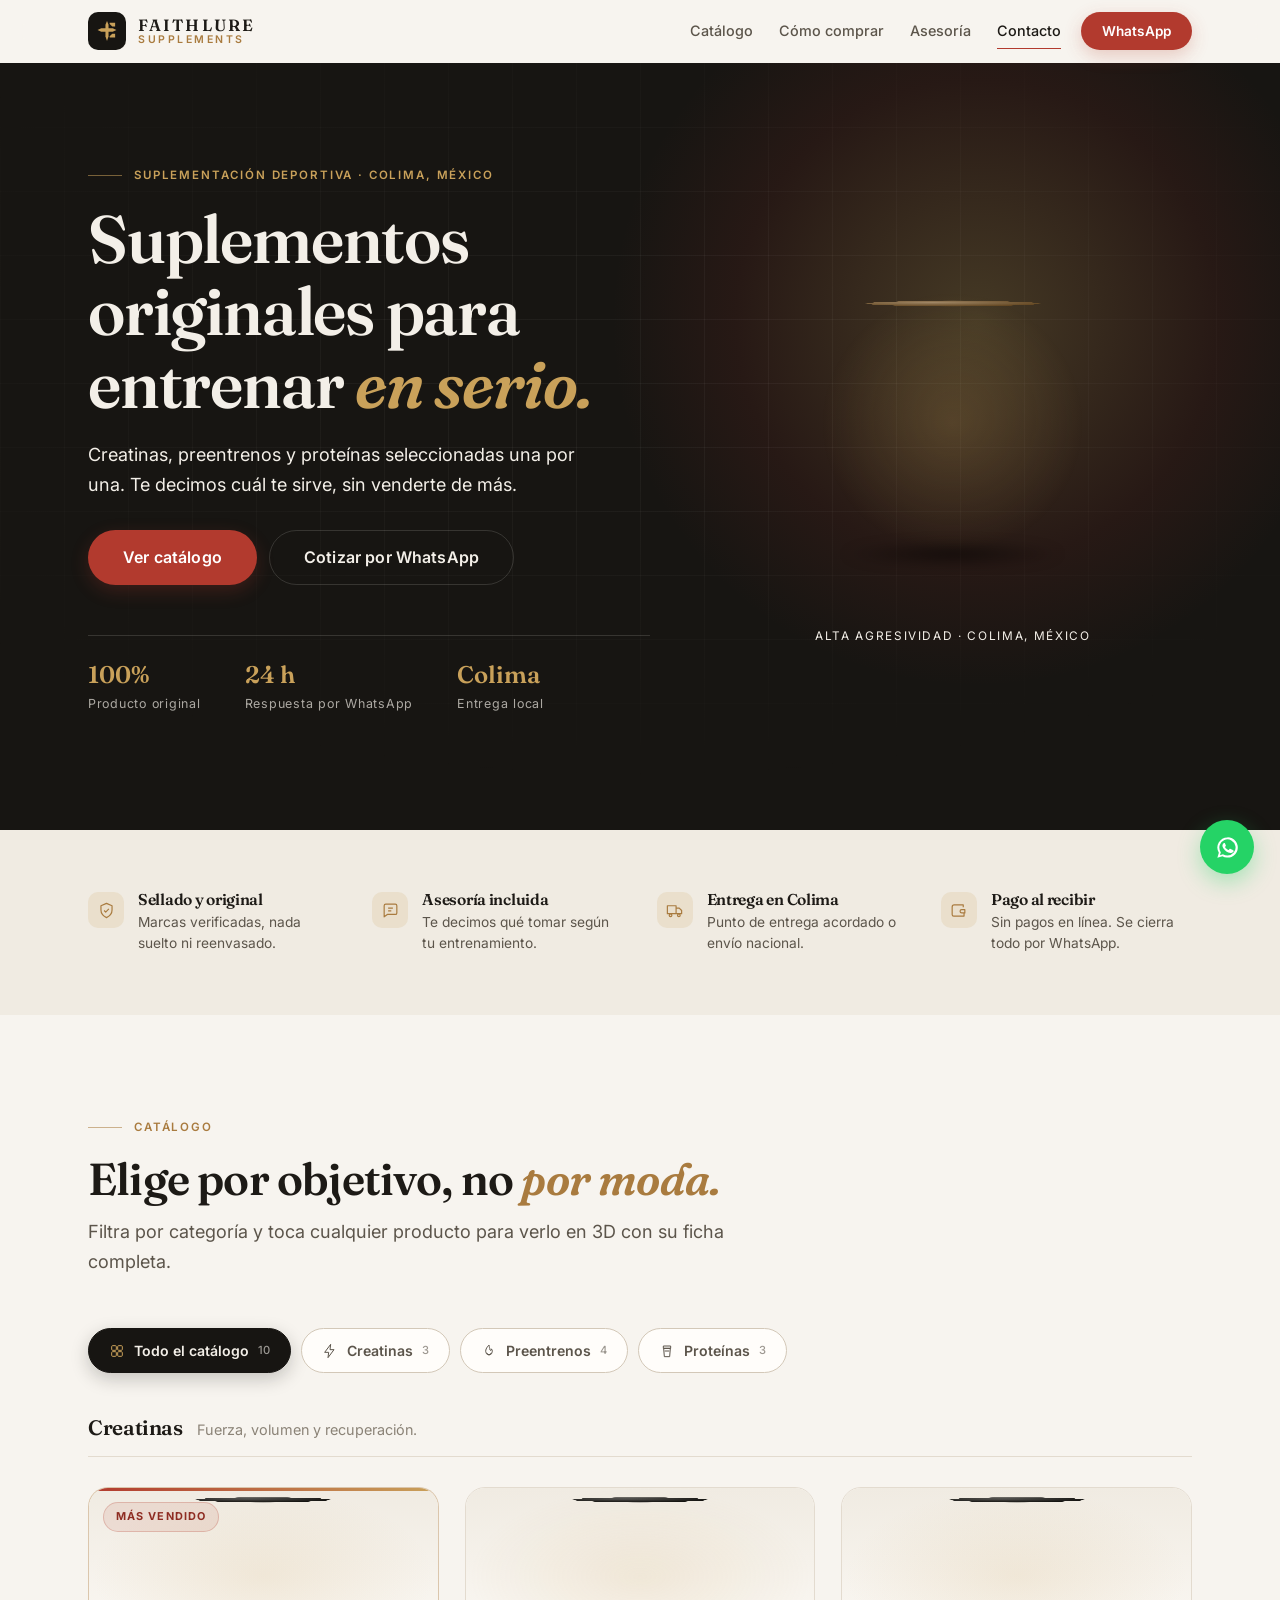
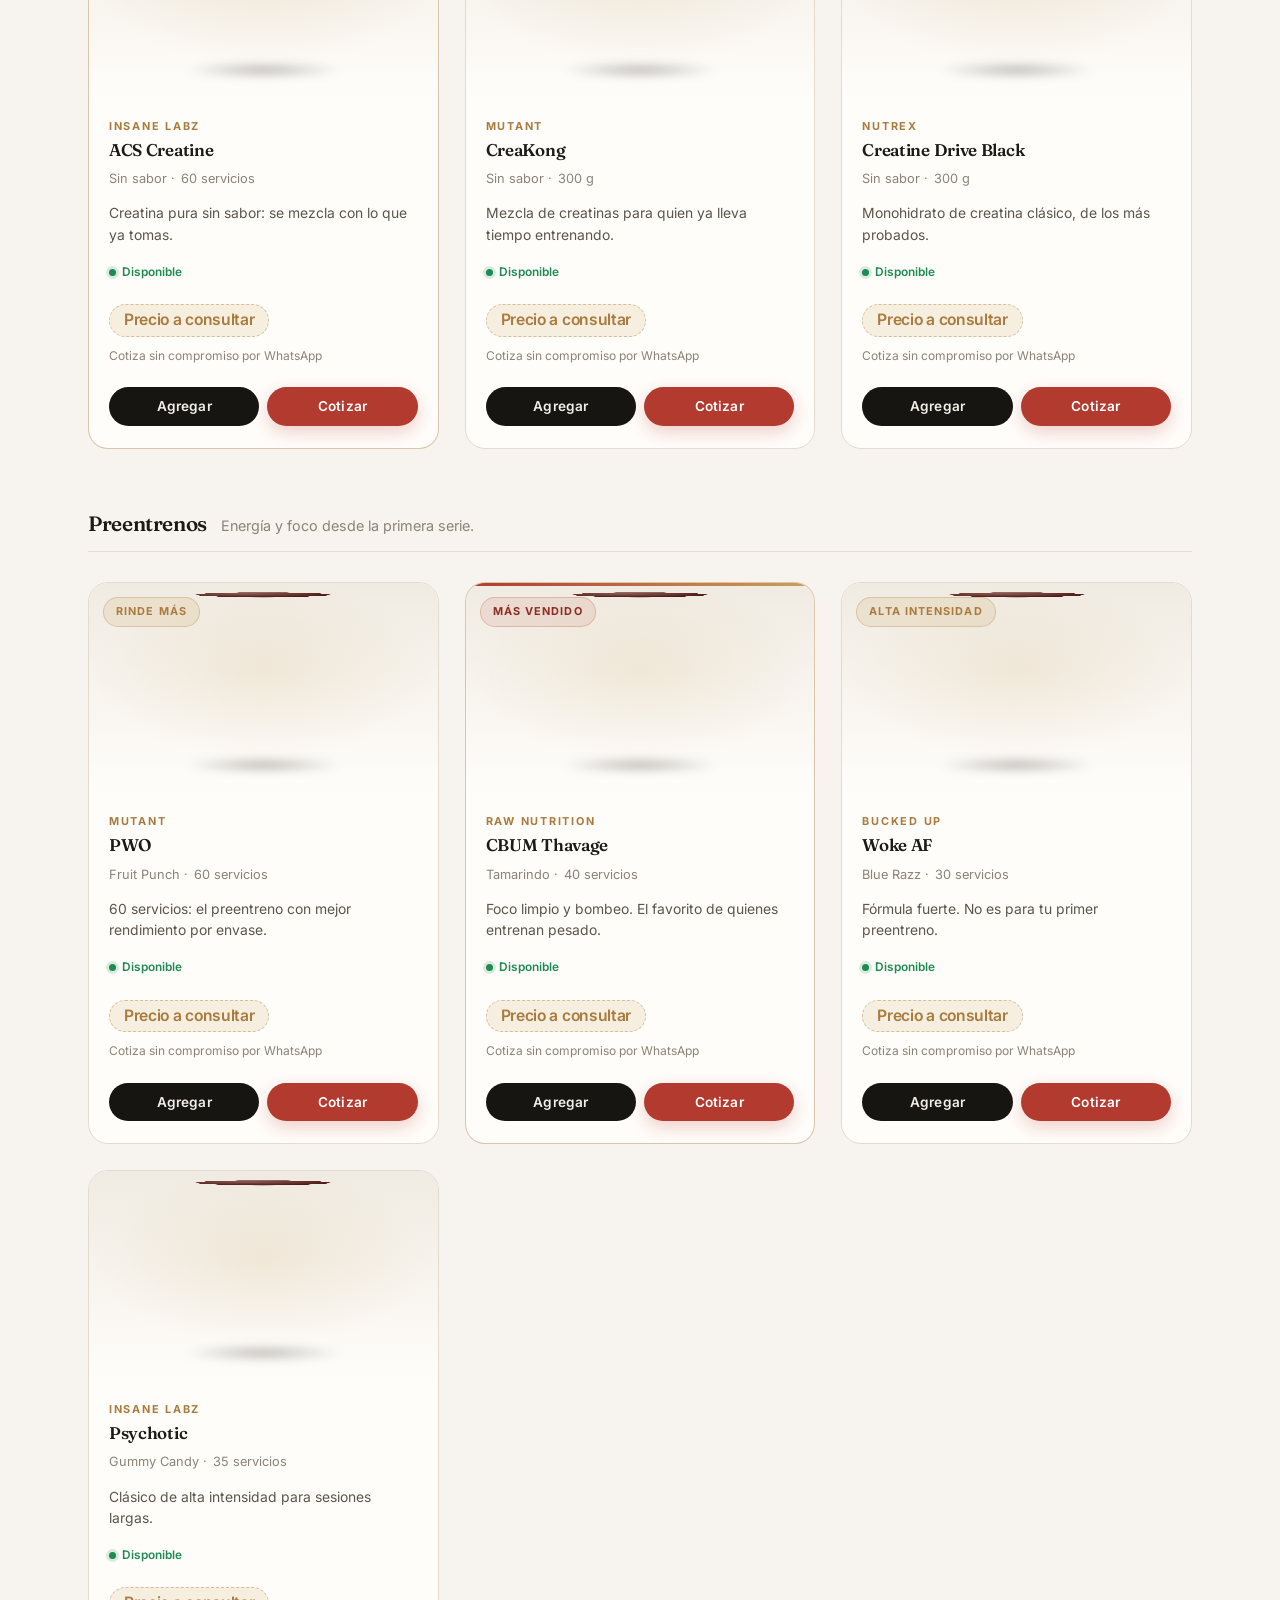
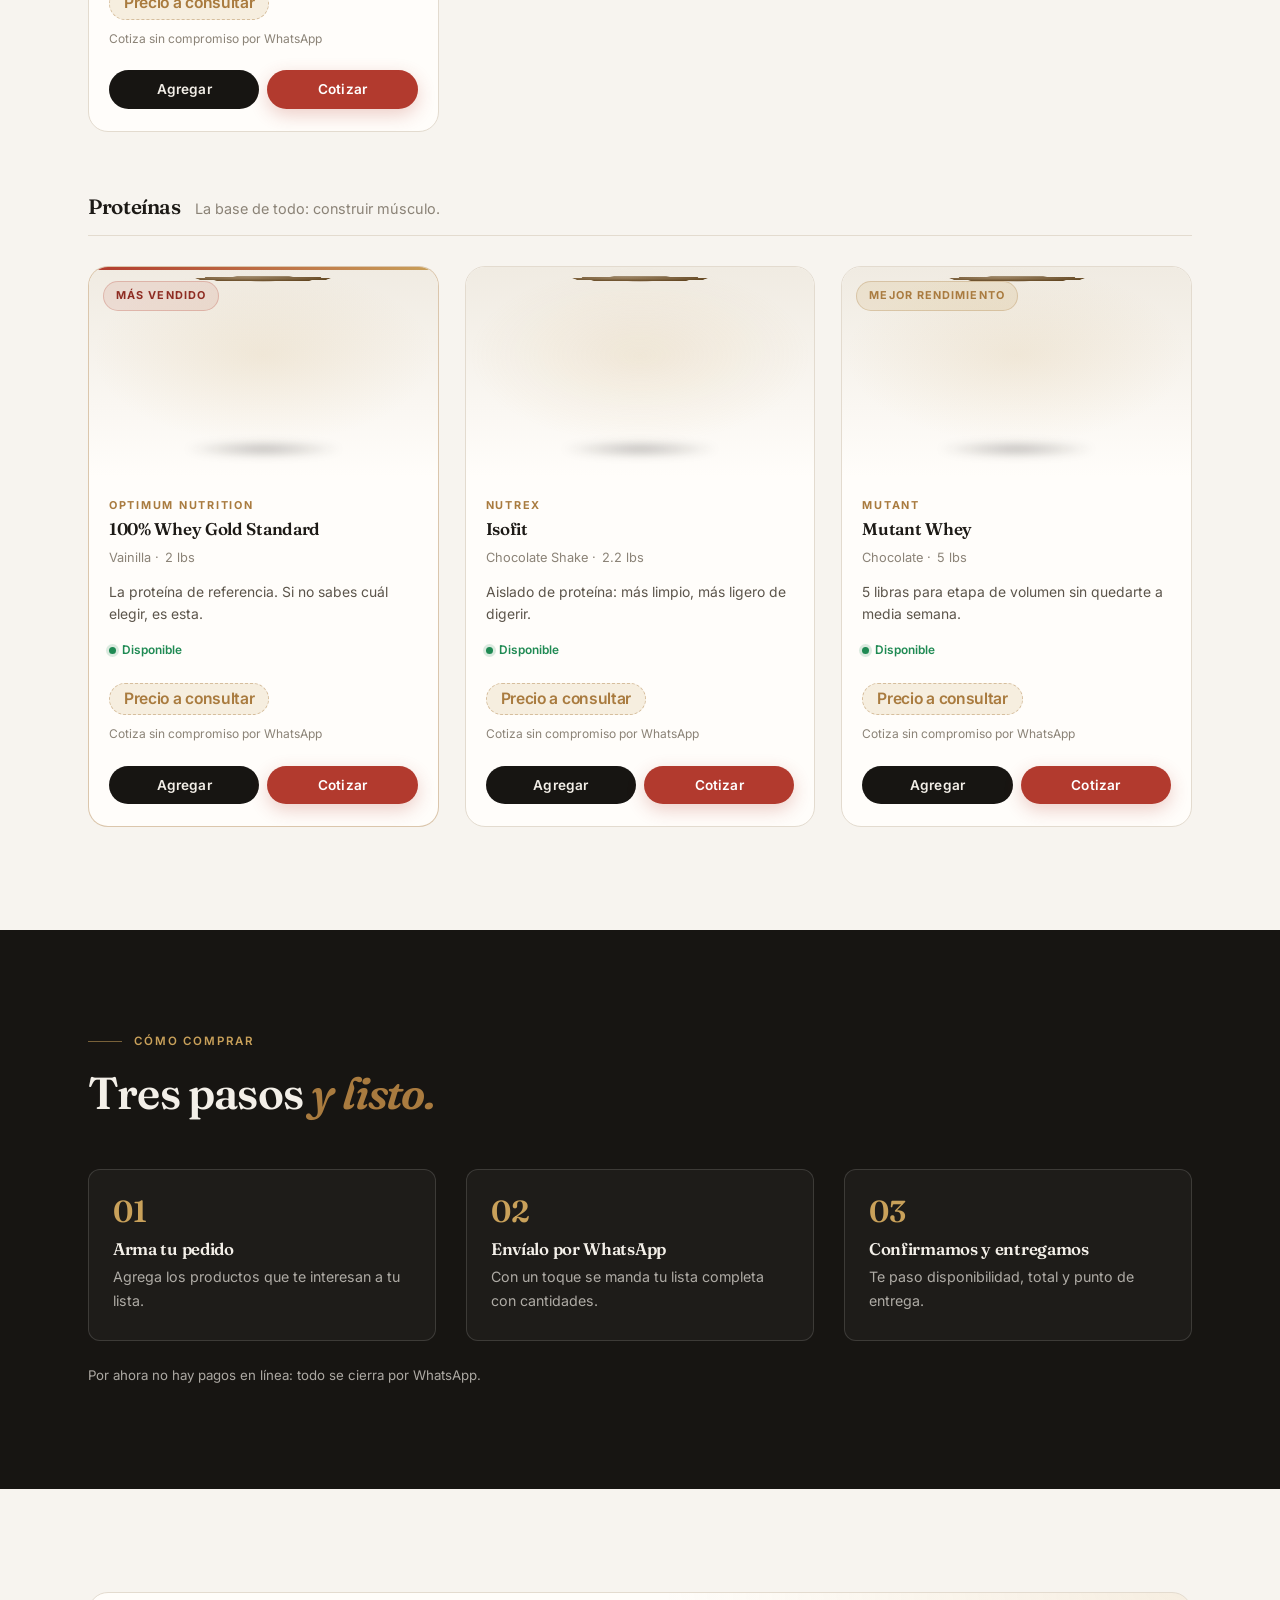
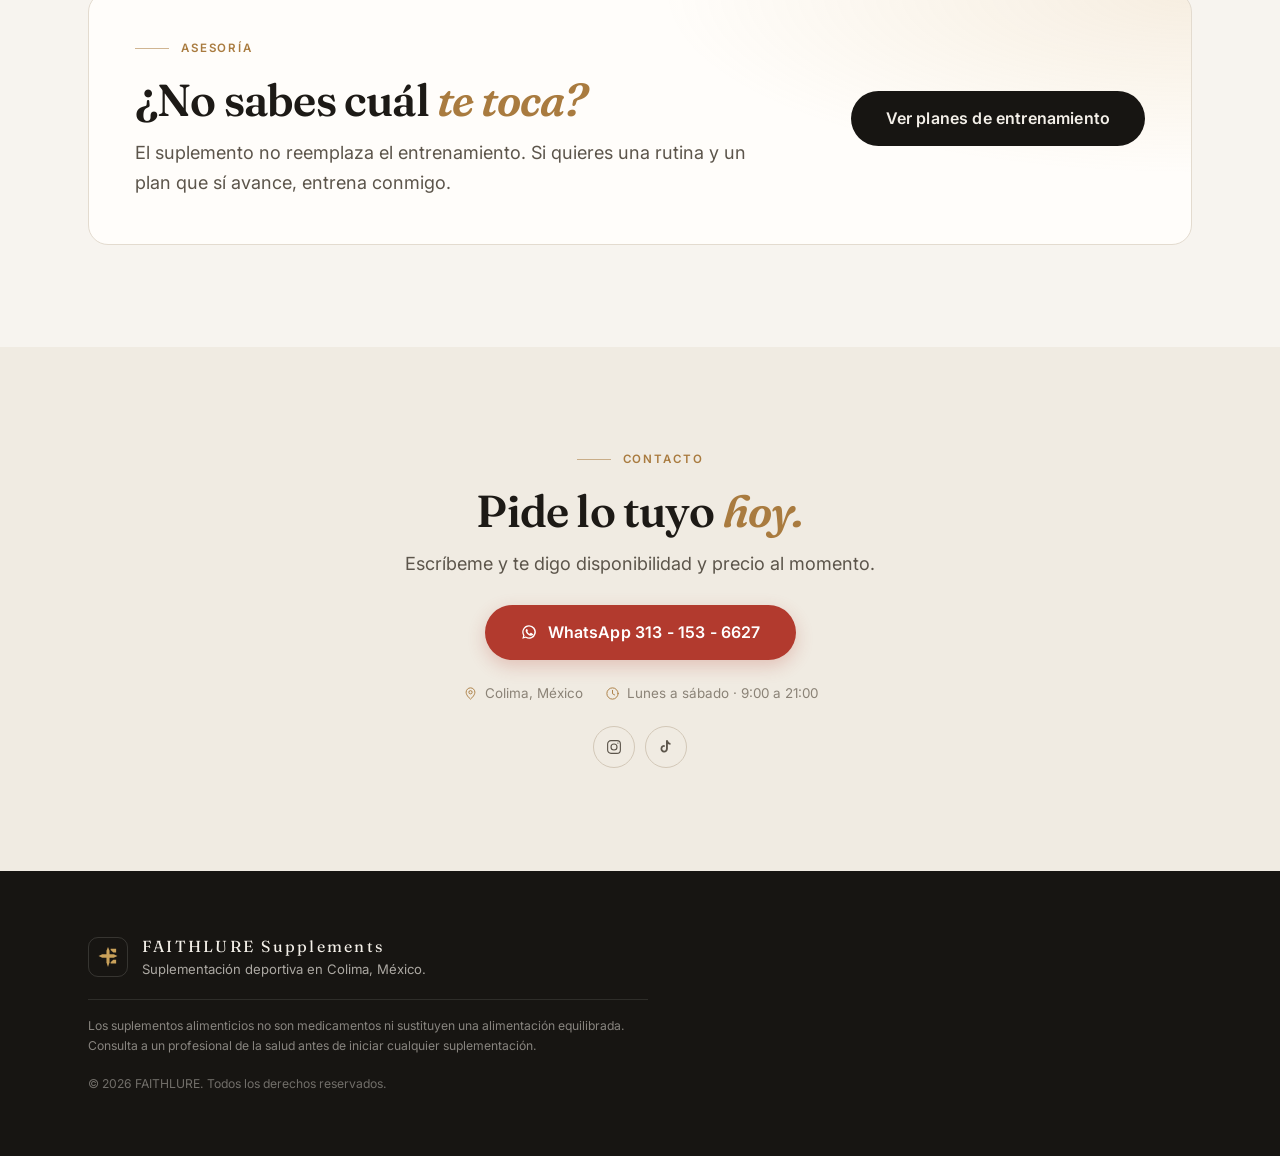
==== suplementos/index.html @ 915bfdf3 "Agregar página de catálogo FaithLure Supplements Nuevo sitio estático e independiente en suplementos" ====
<!DOCTYPE html>
<html lang="es">
<head>
<meta charset="UTF-8">
<meta name="viewport" content="width=device-width, initial-scale=1.0">
<title>FaithLure Supplements — Suplementos deportivos en Colima</title>
<meta name="description" content="Creatinas, preentrenos y proteínas originales en Colima, México. Cotiza y compra por WhatsApp con asesoría incluida.">
<meta name="theme-color" content="#171512">

<meta property="og:type" content="website">
<meta property="og:title" content="FaithLure Supplements">
<meta property="og:description" content="Creatinas, preentrenos y proteínas originales en Colima, México. Cotiza y compra por WhatsApp.">
<meta property="og:image" content="img/faithlure-mark.svg">

<link rel="icon" href="img/faithlure-mark.svg">
<link rel="preconnect" href="https://fonts.googleapis.com">
<link rel="preconnect" href="https://fonts.gstatic.com" crossorigin>
<link href="https://fonts.googleapis.com/css2?family=Fraunces:opsz,wght@9..144,400;9..144,500;9..144,600;9..144,700&family=Inter:wght@400;500;600;700&display=swap" rel="stylesheet">

<link rel="stylesheet" href="style.css">
</head>
<body>

<a href="#top" class="skip-link">Saltar al contenido</a>

<!-- ============================================================
     NAV
     ============================================================ -->
<header class="nav" id="nav">
  <div class="nav__inner">
    <a href="#top" class="nav__brand-link" aria-label="FaithLure Supplements">
      <span class="nav__mark" aria-hidden="true">
        <svg viewBox="0 0 100 100" fill="currentColor">
          <polygon points="43,22 50,5 57,22 57,74 50,96 43,74"/>
          <polygon points="24,38 7,45.5 24,53 76,53 93,45.5 76,38"/>
          <polygon points="62,13 87,13 87,30 74,30 62,18"/>
          <polygon points="62,79 87,79 87,62 74,62 62,74"/>
        </svg>
      </span>
      <span class="nav__brand-text">
        <span class="nav__brand" id="navBrand"></span>
        <span class="nav__role" id="navRole"></span>
      </span>
    </a>

    <nav class="nav__links" id="navLinks" aria-label="Navegación principal">
      <a href="#catalogo">Catálogo</a>
      <a href="#como-comprar">Cómo comprar</a>
      <a href="#asesoria">Asesoría</a>
      <a href="#contacto">Contacto</a>
    </nav>

    <a href="#" class="btn btn--primary btn--sm btn--glow nav__cta" id="navCta">WhatsApp</a>

    <button class="nav__toggle" id="navToggle" aria-label="Abrir menú" aria-expanded="false" aria-controls="navLinks">
      <span></span><span></span><span></span>
    </button>
  </div>
</header>

<main id="top">

  <!-- ============================================================
       HERO
       ============================================================ -->
  <section class="hero">
    <span class="hero__glow" aria-hidden="true"></span>
    <span class="hero__grid-lines" aria-hidden="true"></span>

    <div class="hero__inner">
      <div class="hero__content reveal">
        <p class="eyebrow"><span class="eyebrow__rule" aria-hidden="true"></span><span id="heroEyebrow"></span></p>
        <h1 class="hero__headline" id="heroHeadline"></h1>
        <p class="hero__sub" id="heroSub"></p>

        <div class="hero__ctas">
          <a href="#catalogo" class="btn btn--primary btn--lg btn--glow" id="heroCtaPrimary"></a>
          <a href="#" class="btn btn--outline btn--lg" id="heroCtaSecondary"></a>
        </div>

        <ul class="hero__stats" id="heroStats"></ul>
      </div>

      <div class="hero__stage reveal reveal--delay">
        <div class="stage" id="heroStage" aria-hidden="true"></div>
        <p class="stage__hint" id="heroStageHint"></p>
      </div>
    </div>
  </section>

  <!-- ============================================================
       CONFIANZA
       ============================================================ -->
  <section class="section section--tight section--alt" aria-label="Por qué comprar aquí">
    <div class="container">
      <ul class="trust reveal" id="trustList"></ul>
    </div>
  </section>

  <!-- ============================================================
       CATÁLOGO
       ============================================================ -->
  <section class="section" id="catalogo">
    <div class="container">
      <header class="section__head reveal">
        <p class="eyebrow"><span class="eyebrow__rule" aria-hidden="true"></span><span id="catalogEyebrow"></span></p>
        <h2 class="section__title" id="catalogTitle"></h2>
        <p class="lead" id="catalogText"></p>
      </header>

      <div class="filters reveal" id="filters" role="tablist" aria-label="Categorías"></div>

      <div class="catalog" id="catalogGroups"></div>
    </div>
  </section>

  <!-- ============================================================
       CÓMO COMPRAR
       ============================================================ -->
  <section class="section section--ink" id="como-comprar">
    <div class="container">
      <header class="section__head reveal">
        <p class="eyebrow"><span class="eyebrow__rule" aria-hidden="true"></span><span id="howEyebrow"></span></p>
        <h2 class="section__title" id="howTitle"></h2>
      </header>
      <ol class="steps reveal" id="howSteps"></ol>
      <p class="steps__note" id="howNote"></p>
    </div>
  </section>

  <!-- ============================================================
       ASESORÍA / COACH
       ============================================================ -->
  <section class="section" id="asesoria">
    <div class="container">
      <div class="coach reveal">
        <div class="coach__text">
          <p class="eyebrow"><span class="eyebrow__rule" aria-hidden="true"></span><span id="coachEyebrow"></span></p>
          <h2 class="section__title" id="coachTitle"></h2>
          <p class="lead" id="coachText"></p>
        </div>
        <div class="coach__action">
          <a href="#" class="btn btn--ink btn--lg" id="coachCta" target="_blank" rel="noopener"></a>
        </div>
      </div>
    </div>
  </section>

  <!-- ============================================================
       CONTACTO
       ============================================================ -->
  <section class="section section--alt" id="contacto">
    <div class="container">
      <div class="contact reveal">
        <p class="eyebrow"><span class="eyebrow__rule" aria-hidden="true"></span><span id="contactEyebrow"></span></p>
        <h2 class="section__title" id="contactTitle"></h2>
        <p class="lead" id="contactText"></p>

        <a href="#" class="btn btn--primary btn--lg btn--glow contact__wa" id="contactWhatsapp"></a>

        <ul class="contact__meta" id="contactMeta"></ul>
        <ul class="contact__social" id="contactSocial"></ul>
      </div>
    </div>
  </section>
</main>

<!-- ============================================================
     FOOTER
     ============================================================ -->
<footer class="footer">
  <div class="container footer__inner">
    <div class="footer__brand">
      <span class="footer__mark" aria-hidden="true">
        <svg viewBox="0 0 100 100" fill="currentColor">
          <polygon points="43,22 50,5 57,22 57,74 50,96 43,74"/>
          <polygon points="24,38 7,45.5 24,53 76,53 93,45.5 76,38"/>
          <polygon points="62,13 87,13 87,30 74,30 62,18"/>
          <polygon points="62,79 87,79 87,62 74,62 62,74"/>
        </svg>
      </span>
      <div>
        <p class="footer__name" id="footerName"></p>
        <p class="footer__text" id="footerText"></p>
      </div>
    </div>
    <p class="footer__legal" id="footerLegal"></p>
    <p class="footer__copy" id="footerCopy"></p>
  </div>
</footer>

<!-- ============================================================
     FICHA DE PRODUCTO EN 3D (se abre al tocar una tarjeta)
     ============================================================ -->
<div class="modal" id="productModal" hidden>
  <div class="modal__backdrop" data-close></div>
  <div class="modal__dialog" role="dialog" aria-modal="true" aria-labelledby="modalName">
    <button class="modal__close" id="modalClose" aria-label="Cerrar ficha"></button>
    <div class="modal__body" id="modalBody"></div>
  </div>
</div>

<!-- ============================================================
     LISTA DE PEDIDO
     ============================================================ -->
<div class="cart" id="cart" hidden>
  <div class="cart__backdrop" data-close></div>
  <aside class="cart__panel" role="dialog" aria-modal="true" aria-labelledby="cartTitle">
    <header class="cart__head">
      <h2 class="cart__title" id="cartTitle">Tu lista de pedido</h2>
      <button class="cart__close" id="cartClose" aria-label="Cerrar lista"></button>
    </header>
    <div class="cart__items" id="cartItems"></div>
    <footer class="cart__foot">
      <p class="cart__note" id="cartNote"></p>
      <a href="#" class="btn btn--primary btn--block btn--lg btn--glow" id="cartSend"></a>
      <button class="cart__clear" id="cartClear" type="button">Vaciar lista</button>
    </footer>
  </aside>
</div>

<!-- ============================================================
     BOTONES FLOTANTES
     ============================================================ -->
<div class="fabs">
  <button class="fab fab--cart" id="cartFab" type="button" hidden>
    <span class="fab__icon" aria-hidden="true"></span>
    <span class="fab__text">Tu pedido</span>
    <span class="fab__count" id="cartCount">0</span>
  </button>
  <a href="#" class="fab fab--wa" id="whatsappFab" aria-label="Escribir por WhatsApp"></a>
</div>

<!-- Aviso corto al agregar un producto -->
<div class="toast" id="toast" role="status" aria-live="polite"></div>

<script src="catalogo.js"></script>
<script src="script.js"></script>
</body>
</html>
---- suplementos/style.css ----
/* =========================================================================
   FAITHLURE SUPPLEMENTS
   Sistema de diseño heredado de Damian Torres — Coach
   Base cálida (papel) · tinta profunda · acento bronce y arcilla
   Todos los colores y medidas viven en :root. Cambia una variable ahí
   y se actualiza el sitio completo.
   ========================================================================= */

/* -------------------------------------------------------------------------
   1. TOKENS
   ------------------------------------------------------------------------- */
:root {
  /* Superficies */
  --paper:      #f7f4ef;
  --paper-warm: #f0ebe2;
  --paper-card: #fffdfa;
  --ink:        #171512;
  --ink-soft:   #23201c;
  --ink-line:   rgba(247, 244, 239, 0.14);

  /* Texto */
  --text:       #1d1a16;
  --text-soft:  #5c554b;
  --text-mute:  #8b8377;
  --text-onink: #f3efe8;
  --text-onink-soft: rgba(243, 239, 232, 0.68);

  /* Acentos */
  --clay:       #b23a2e;
  --clay-deep:  #8e2c22;
  --clay-soft:  rgba(178, 58, 46, 0.10);
  --bronze:     #a97b3f;
  --gold:       #c9a15a;
  --gold-soft:  rgba(201, 161, 90, 0.16);
  --green:      #1f8a53;

  /* Líneas */
  --line:       #e3dbcf;
  --line-strong:#d3c8b8;

  /* Tipografía */
  --font-display: 'Fraunces', 'Iowan Old Style', Georgia, serif;
  --font-body: 'Inter', -apple-system, BlinkMacSystemFont, 'Segoe UI', sans-serif;

  /* Escala fluida */
  --fs-display: clamp(2.4rem, 1.3rem + 4.2vw, 4.2rem);
  --fs-h2:      clamp(1.8rem, 1.15rem + 2.3vw, 2.8rem);
  --fs-h3:      clamp(1.1rem, 1rem + 0.45vw, 1.3rem);
  --fs-lead:    clamp(1rem, 0.95rem + 0.35vw, 1.13rem);

  /* Espaciado */
  --maxw: 1200px;
  --gutter: clamp(20px, 5vw, 48px);
  --section-y: clamp(66px, 8vw, 118px);

  /* Formas */
  --r-sm: 6px;
  --r-md: 12px;
  --r-lg: 20px;
  --r-pill: 999px;

  /* Sombras */
  --shadow-sm: 0 1px 2px rgba(23, 21, 18, 0.05), 0 2px 8px rgba(23, 21, 18, 0.04);
  --shadow-md: 0 4px 12px rgba(23, 21, 18, 0.06), 0 14px 34px rgba(23, 21, 18, 0.08);
  --shadow-lg: 0 10px 24px rgba(23, 21, 18, 0.10), 0 30px 70px rgba(23, 21, 18, 0.14);

  /* Movimiento */
  --ease: cubic-bezier(0.22, 0.61, 0.36, 1);
}

/* -------------------------------------------------------------------------
   2. RESET / BASE
   ------------------------------------------------------------------------- */
*, *::before, *::after { box-sizing: border-box; }

html {
  scroll-behavior: smooth;
  scroll-padding-top: 92px;
  -webkit-text-size-adjust: 100%;
}

body {
  margin: 0;
  background: var(--paper);
  color: var(--text);
  font-family: var(--font-body);
  font-size: 1rem;
  line-height: 1.65;
  -webkit-font-smoothing: antialiased;
  -moz-osx-font-smoothing: grayscale;
  overflow-x: hidden;
}
body.is-locked { overflow: hidden; }

h1, h2, h3, h4 {
  font-family: var(--font-display);
  font-weight: 600;
  line-height: 1.08;
  letter-spacing: -0.018em;
  margin: 0;
  color: var(--text);
  font-variation-settings: 'SOFT' 0, 'WONK' 0;
}

p { margin: 0; color: var(--text-soft); }
a { color: inherit; text-decoration: none; }
img { max-width: 100%; display: block; }
ul, ol { margin: 0; padding: 0; list-style: none; }
button { font: inherit; }

:focus-visible {
  outline: 2px solid var(--clay);
  outline-offset: 3px;
  border-radius: 3px;
}
::selection { background: var(--clay); color: #fff; }

.skip-link {
  position: absolute;
  left: -9999px;
  top: 12px;
  background: var(--ink);
  color: var(--text-onink);
  padding: 10px 18px;
  border-radius: var(--r-sm);
  z-index: 300;
}
.skip-link:focus { left: 12px; }

/* -------------------------------------------------------------------------
   3. LAYOUT
   ------------------------------------------------------------------------- */
.container {
  width: 100%;
  max-width: var(--maxw);
  margin: 0 auto;
  padding-inline: var(--gutter);
}

.section { padding-block: var(--section-y); position: relative; }
.section--tight { padding-block: clamp(38px, 5vw, 62px); }
.section--alt { background: var(--paper-warm); }

.section--ink {
  background: var(--ink);
  --text: var(--text-onink);
  --text-soft: var(--text-onink-soft);
  --text-mute: rgba(243, 239, 232, 0.5);
  --line: var(--ink-line);
  --line-strong: rgba(247, 244, 239, 0.22);
  --paper-card: var(--ink-soft);
  color: var(--text-onink);
}
.section--ink h2, .section--ink h3 { color: var(--text-onink); }

.section__head { max-width: 660px; margin-bottom: clamp(32px, 4vw, 52px); }
.section__title { font-size: var(--fs-h2); margin-bottom: 14px; }
.section__title em { font-style: italic; color: var(--bronze); font-variation-settings: 'SOFT' 40, 'WONK' 1; }
.lead { font-size: var(--fs-lead); max-width: 58ch; }

/* -------------------------------------------------------------------------
   4. EYEBROW / DISTINTIVOS
   ------------------------------------------------------------------------- */
.eyebrow {
  display: flex;
  align-items: center;
  gap: 12px;
  font-size: 0.72rem;
  font-weight: 600;
  letter-spacing: 0.16em;
  text-transform: uppercase;
  color: var(--bronze);
  margin-bottom: 18px;
}
.eyebrow__rule {
  width: 34px;
  height: 1px;
  background: currentColor;
  opacity: 0.55;
  flex-shrink: 0;
}
.section--ink .eyebrow { color: var(--gold); }

.badge {
  display: inline-flex;
  align-items: center;
  gap: 6px;
  padding: 5px 12px;
  border-radius: var(--r-pill);
  font-size: 0.68rem;
  font-weight: 700;
  letter-spacing: 0.1em;
  text-transform: uppercase;
  background: var(--gold-soft);
  color: var(--bronze);
  border: 1px solid rgba(169, 123, 63, 0.28);
}
.badge--clay { background: var(--clay-soft); color: var(--clay-deep); border-color: rgba(178, 58, 46, 0.24); }

/* -------------------------------------------------------------------------
   5. BOTONES
   ------------------------------------------------------------------------- */
.btn {
  position: relative;
  display: inline-flex;
  align-items: center;
  justify-content: center;
  gap: 10px;
  padding: 14px 26px;
  font-family: var(--font-body);
  font-weight: 600;
  font-size: 0.94rem;
  letter-spacing: 0.01em;
  line-height: 1.2;
  border-radius: var(--r-pill);
  border: 1px solid transparent;
  background: var(--clay);
  color: #fff;
  cursor: pointer;
  text-align: center;
  overflow: hidden;
  isolation: isolate;
  transition: transform 0.22s var(--ease), background 0.22s var(--ease),
              box-shadow 0.22s var(--ease), border-color 0.22s var(--ease), color 0.22s var(--ease);
}
.btn svg { width: 18px; height: 18px; flex-shrink: 0; }

.btn--primary { background: var(--clay); color: #fff; box-shadow: 0 6px 18px rgba(178, 58, 46, 0.24); }
.btn--primary:hover { background: var(--clay-deep); transform: translateY(-2px); box-shadow: 0 10px 26px rgba(178, 58, 46, 0.34); }

.btn--gold { background: var(--bronze); color: #fff; box-shadow: 0 6px 18px rgba(169, 123, 63, 0.26); }
.btn--gold:hover { background: #916a35; transform: translateY(-2px); box-shadow: 0 10px 26px rgba(169, 123, 63, 0.36); }

.btn--outline { background: transparent; color: var(--text); border-color: var(--line-strong); }
.btn--outline:hover { border-color: var(--ink); background: rgba(23, 21, 18, 0.04); transform: translateY(-2px); }

.btn--ink { background: var(--ink); color: var(--text-onink); }
.btn--ink:hover { background: #000; transform: translateY(-2px); box-shadow: var(--shadow-md); }

.btn--ghost {
  background: transparent;
  color: var(--text);
  border-color: var(--line-strong);
  box-shadow: none;
}
.btn--ghost:hover { border-color: var(--bronze); color: var(--bronze); background: var(--gold-soft); }

.btn--sm { padding: 10px 20px; font-size: 0.85rem; }
.btn--lg { padding: 17px 34px; font-size: 1rem; }
.btn--block { width: 100%; }

.section--ink .btn--outline { color: var(--text-onink); border-color: var(--ink-line); }
.section--ink .btn--outline:hover { border-color: var(--text-onink); background: rgba(247, 244, 239, 0.07); }

/* Botón "con luz": destello que cruza el botón + halo dorado alrededor */
.btn--glow { --glow: rgba(201, 161, 90, 0.42); }
.btn--glow::before {
  content: "";
  position: absolute;
  inset: 0;
  z-index: -1;
  border-radius: inherit;
  background: linear-gradient(115deg, transparent 32%, rgba(255, 255, 255, 0.42) 48%, transparent 62%);
  transform: translateX(-130%);
  transition: transform 0.75s var(--ease);
}
.btn--glow:hover::before, .btn--glow:focus-visible::before { transform: translateX(130%); }
.btn--glow:hover, .btn--glow:focus-visible {
  box-shadow: 0 10px 26px rgba(178, 58, 46, 0.34), 0 0 24px rgba(201, 161, 90, 0.6);
}

/* Los botones grandes laten despacio para llamar la atención */
@keyframes pulse-glow {
  0%, 100% { box-shadow: 0 6px 18px rgba(178, 58, 46, 0.26), 0 0 0 0 var(--glow); }
  55%      { box-shadow: 0 6px 22px rgba(178, 58, 46, 0.30), 0 0 0 11px rgba(201, 161, 90, 0); }
}
.btn--glow.btn--lg { animation: pulse-glow 3.4s var(--ease) infinite; }
.btn--glow.btn--lg:hover, .btn--glow.btn--lg:focus-visible { --glow: rgba(201, 161, 90, 0.8); }

/* Botón sin acción disponible (lista de pedido vacía) */
.btn--disabled { opacity: 0.45; pointer-events: none; animation: none; }

/* -------------------------------------------------------------------------
   6. NAV
   ------------------------------------------------------------------------- */
.nav {
  position: sticky;
  top: 0;
  z-index: 100;
  background: rgba(247, 244, 239, 0.82);
  backdrop-filter: saturate(180%) blur(14px);
  -webkit-backdrop-filter: saturate(180%) blur(14px);
  border-bottom: 1px solid transparent;
  transition: border-color 0.3s var(--ease), background 0.3s var(--ease);
}
.nav.is-stuck { border-bottom-color: var(--line); background: rgba(247, 244, 239, 0.94); }

.nav__inner {
  max-width: var(--maxw);
  margin: 0 auto;
  padding: 12px var(--gutter);
  display: flex;
  align-items: center;
  gap: 20px;
}

.nav__brand-link { display: flex; align-items: center; gap: 12px; margin-right: auto; }
.nav__mark {
  width: 38px; height: 38px;
  display: grid; place-items: center;
  border-radius: 10px;
  background: var(--ink);
  color: var(--gold);
  flex-shrink: 0;
}
.nav__mark svg { width: 22px; height: 22px; }
.nav__brand-text { display: flex; flex-direction: column; line-height: 1.15; }
.nav__brand {
  font-family: var(--font-display);
  font-weight: 600;
  font-size: 1.02rem;
  letter-spacing: 0.13em;
}
.nav__role {
  font-size: 0.66rem;
  letter-spacing: 0.24em;
  text-transform: uppercase;
  color: var(--bronze);
  font-weight: 600;
}

.nav__links { display: flex; align-items: center; gap: 26px; }
.nav__links a {
  position: relative;
  font-size: 0.9rem;
  font-weight: 500;
  color: var(--text-soft);
  padding-block: 6px;
  transition: color 0.2s var(--ease);
}
.nav__links a::after {
  content: "";
  position: absolute;
  left: 0; right: 0; bottom: 0;
  height: 1.5px;
  background: var(--clay);
  transform: scaleX(0);
  transform-origin: left;
  transition: transform 0.25s var(--ease);
}
.nav__links a:hover, .nav__links a.is-active { color: var(--text); }
.nav__links a:hover::after, .nav__links a.is-active::after { transform: scaleX(1); }

.nav__toggle {
  display: none;
  width: 42px; height: 42px;
  border: 1px solid var(--line-strong);
  border-radius: 10px;
  background: transparent;
  cursor: pointer;
  padding: 0;
  place-items: center;
  gap: 4px;
}
.nav__toggle span {
  display: block;
  width: 17px; height: 1.6px;
  background: var(--text);
  border-radius: 2px;
  transition: transform 0.28s var(--ease), opacity 0.2s var(--ease);
}
.nav__toggle.is-open span:nth-child(1) { transform: translateY(5.6px) rotate(45deg); }
.nav__toggle.is-open span:nth-child(2) { opacity: 0; }
.nav__toggle.is-open span:nth-child(3) { transform: translateY(-5.6px) rotate(-45deg); }

@media (max-width: 900px) {
  .nav__toggle { display: grid; }
  .nav__cta { display: none; }
  .nav__links {
    position: fixed;
    inset: 66px 0 auto 0;
    flex-direction: column;
    align-items: stretch;
    gap: 0;
    background: var(--paper);
    border-bottom: 1px solid var(--line);
    padding: 8px var(--gutter) 22px;
    transform: translateY(-12px);
    opacity: 0;
    pointer-events: none;
    transition: opacity 0.25s var(--ease), transform 0.25s var(--ease);
    max-height: calc(100vh - 66px);
    overflow-y: auto;
  }
  .nav__links.is-open { opacity: 1; transform: none; pointer-events: auto; }
  .nav__links a { padding: 14px 0; border-bottom: 1px solid var(--line); font-size: 1rem; }
  .nav__links a::after { display: none; }
}

/* -------------------------------------------------------------------------
   7. HERO
   ------------------------------------------------------------------------- */
.hero {
  position: relative;
  background: var(--ink);
  color: var(--text-onink);
  overflow: hidden;
  padding-block: clamp(56px, 8vw, 104px) clamp(64px, 9vw, 116px);
}
.hero h1, .hero p { color: inherit; }

.hero__glow {
  position: absolute;
  top: -16%; right: -6%;
  width: min(760px, 88vw);
  aspect-ratio: 1;
  background: radial-gradient(circle, rgba(201, 161, 90, 0.26), rgba(178, 58, 46, 0.10) 45%, transparent 68%);
  pointer-events: none;
}
.hero__grid-lines {
  position: absolute;
  inset: 0;
  background-image:
    linear-gradient(rgba(247, 244, 239, 0.045) 1px, transparent 1px),
    linear-gradient(90deg, rgba(247, 244, 239, 0.045) 1px, transparent 1px);
  background-size: 64px 64px;
  mask-image: radial-gradient(90% 70% at 50% 40%, #000 20%, transparent 78%);
  -webkit-mask-image: radial-gradient(90% 70% at 50% 40%, #000 20%, transparent 78%);
  pointer-events: none;
}

.hero__inner {
  position: relative;
  z-index: 1;
  max-width: var(--maxw);
  margin: 0 auto;
  padding-inline: var(--gutter);
  display: grid;
  grid-template-columns: 1.08fr 0.92fr;
  gap: clamp(32px, 5vw, 64px);
  align-items: center;
}
.hero .eyebrow { color: var(--gold); }
.hero__headline {
  font-size: var(--fs-display);
  color: var(--text-onink);
  margin-bottom: 20px;
  max-width: 15ch;
}
.hero__headline em { font-style: italic; color: var(--gold); font-variation-settings: 'SOFT' 40, 'WONK' 1; }
.hero__sub { font-size: var(--fs-lead); color: var(--text-onink-soft); max-width: 46ch; }

.hero__ctas { display: flex; flex-wrap: wrap; gap: 12px; margin-top: 30px; }
.hero .btn--outline { color: var(--text-onink); border-color: var(--ink-line); }
.hero .btn--outline:hover { border-color: var(--text-onink); background: rgba(247, 244, 239, 0.07); }

.hero__stats {
  display: flex;
  flex-wrap: wrap;
  gap: clamp(20px, 4vw, 44px);
  margin-top: clamp(34px, 4vw, 50px);
  padding-top: 26px;
  border-top: 1px solid var(--ink-line);
}
.hero__stats strong {
  display: block;
  font-family: var(--font-display);
  font-size: 1.5rem;
  font-weight: 600;
  color: var(--gold);
  line-height: 1.1;
}
.hero__stats span {
  font-size: 0.78rem;
  letter-spacing: 0.06em;
  color: var(--text-onink-soft);
}

.hero__stage { display: grid; justify-items: center; gap: 14px; }
.stage__hint {
  font-size: 0.74rem;
  letter-spacing: 0.14em;
  text-transform: uppercase;
  color: rgba(243, 239, 232, 0.42);
  text-align: center;
}

@media (max-width: 900px) {
  .hero__inner { grid-template-columns: 1fr; }
  .hero__headline { max-width: 100%; }
  .hero__stage { order: -1; }
}

/* -------------------------------------------------------------------------
   8. BOTE 3D
   -------------------------------------------------------------------------
   El bote se arma en JavaScript con varios segmentos girados en círculo.
   Aquí solo viven la perspectiva, el giro y las sombras.
   ------------------------------------------------------------------------- */
.stage {
  position: relative;
  width: 100%;
  max-width: 360px;
  aspect-ratio: 1 / 1.05;
  display: grid;
  place-items: center;
  perspective: 1100px;
}
.stage::after {
  content: "";
  position: absolute;
  bottom: 12%;
  width: 62%;
  height: 26px;
  border-radius: 50%;
  background: radial-gradient(ellipse at center, rgba(0, 0, 0, 0.55), transparent 70%);
  filter: blur(6px);
}
.stage::before {
  content: "";
  position: absolute;
  width: 78%;
  aspect-ratio: 1;
  border-radius: 50%;
  background: radial-gradient(circle, rgba(201, 161, 90, 0.20), transparent 66%);
}

.jar3d {
  position: relative;
  width: var(--jar-w, 150px);
  height: var(--jar-h, 210px);
  transform-style: preserve-3d;
  z-index: 1;
}
.jar {
  position: absolute;
  inset: 0;
  transform-style: preserve-3d;
  transform: rotateX(-8deg) rotateY(var(--spin, 0deg));
  animation: jar-spin 26s linear infinite;
  animation-play-state: paused;
  will-change: transform;
}
.jar--visible { animation-play-state: running; }
.jar--manual { animation: none; }
@keyframes jar-spin {
  from { transform: rotateX(-8deg) rotateY(0deg); }
  to   { transform: rotateX(-8deg) rotateY(360deg); }
}

.jar__seg {
  position: absolute;
  top: 0;
  left: 50%;
  height: 100%;
  backface-visibility: hidden;
}
.jar__cap {
  position: absolute;
  left: 50%;
  border-radius: 50%;
  transform-style: preserve-3d;
}
.jar__label {
  position: absolute;
  left: 50%;
  top: 32%;
  width: 74%;
  transform: translateX(-50%) translateZ(calc(var(--jar-r, 62px) + 1px));
  text-align: center;
  pointer-events: none;
  backface-visibility: hidden;
}
.jar__label b {
  display: block;
  font-family: var(--font-display);
  font-size: 0.86rem;
  line-height: 1.15;
  letter-spacing: 0.02em;
}
.jar__label i {
  display: block;
  font-style: normal;
  font-size: 0.56rem;
  letter-spacing: 0.2em;
  text-transform: uppercase;
  opacity: 0.7;
  margin-top: 4px;
}

/* Foto real del producto: marco con inclinación 3D */
.photo3d {
  position: relative;
  width: 100%;
  height: 100%;
  display: grid;
  place-items: center;
  transform-style: preserve-3d;
  transform: rotateY(var(--tilt-y, 0deg)) rotateX(var(--tilt-x, 0deg));
  transition: transform 0.4s var(--ease);
}
.photo3d img { max-height: 100%; width: auto; filter: drop-shadow(0 18px 26px rgba(0, 0, 0, 0.35)); }

/* -------------------------------------------------------------------------
   9. BARRA DE CONFIANZA
   ------------------------------------------------------------------------- */
.trust {
  display: grid;
  grid-template-columns: repeat(4, 1fr);
  gap: clamp(18px, 2.6vw, 34px);
}
.trust li { display: flex; gap: 14px; align-items: flex-start; }
.trust__icon {
  width: 36px; height: 36px;
  flex-shrink: 0;
  display: grid; place-items: center;
  border-radius: 10px;
  background: var(--gold-soft);
  color: var(--bronze);
}
.trust__icon svg { width: 19px; height: 19px; }
.trust h3 { font-size: 0.98rem; margin-bottom: 3px; }
.trust p { font-size: 0.86rem; line-height: 1.5; }

@media (max-width: 860px) { .trust { grid-template-columns: repeat(2, 1fr); } }
@media (max-width: 470px) { .trust { grid-template-columns: 1fr; } }

/* -------------------------------------------------------------------------
   10. FILTROS DE CATEGORÍA
   ------------------------------------------------------------------------- */
.filters {
  display: flex;
  flex-wrap: wrap;
  gap: 10px;
  margin-bottom: clamp(28px, 3.6vw, 44px);
}
.filter {
  display: inline-flex;
  align-items: center;
  gap: 9px;
  padding: 10px 20px;
  border-radius: var(--r-pill);
  border: 1px solid var(--line-strong);
  background: var(--paper-card);
  color: var(--text-soft);
  font-size: 0.88rem;
  font-weight: 600;
  cursor: pointer;
  transition: all 0.22s var(--ease);
}
.filter svg { width: 16px; height: 16px; }
.filter:hover { border-color: var(--bronze); color: var(--bronze); transform: translateY(-2px); }
.filter.is-active {
  background: var(--ink);
  border-color: var(--ink);
  color: var(--text-onink);
  box-shadow: 0 6px 18px rgba(23, 21, 18, 0.22);
}
.filter.is-active svg { color: var(--gold); }
.filter__count {
  font-size: 0.7rem;
  opacity: 0.6;
  font-weight: 500;
}

/* -------------------------------------------------------------------------
   11. CATÁLOGO
   ------------------------------------------------------------------------- */
.catalog { display: grid; gap: clamp(42px, 5vw, 74px); }
.catalog__group[hidden] { display: none; }

.catalog__head {
  display: flex;
  align-items: baseline;
  gap: 14px;
  flex-wrap: wrap;
  padding-bottom: 14px;
  margin-bottom: clamp(20px, 2.6vw, 30px);
  border-bottom: 1px solid var(--line);
}
.catalog__name { font-size: var(--fs-h3); }
.catalog__tagline { font-size: 0.9rem; color: var(--text-mute); }

.grid {
  display: grid;
  grid-template-columns: repeat(auto-fill, minmax(260px, 1fr));
  gap: clamp(18px, 2.4vw, 26px);
}

/* --- Tarjeta de producto ------------------------------------------------ */
.card {
  position: relative;
  display: flex;
  flex-direction: column;
  background: var(--paper-card);
  border: 1px solid var(--line);
  border-radius: var(--r-lg);
  overflow: hidden;
  transition: transform 0.3s var(--ease), box-shadow 0.3s var(--ease), border-color 0.3s var(--ease);
}
.card:hover {
  transform: translateY(-6px);
  box-shadow: var(--shadow-md);
  border-color: var(--line-strong);
}
.card--featured { border-color: rgba(169, 123, 63, 0.42); }
.card--featured::before {
  content: "";
  position: absolute;
  inset-inline: 0;
  top: 0;
  height: 3px;
  background: linear-gradient(90deg, var(--clay), var(--gold));
  z-index: 3;
}

.card__badge {
  position: absolute;
  top: 14px; left: 14px;
  z-index: 3;
}

/* Escenario 3D dentro de la tarjeta */
.card__stage {
  position: relative;
  height: 210px;
  display: grid;
  place-items: center;
  perspective: 900px;
  background:
    radial-gradient(70% 60% at 50% 42%, rgba(201, 161, 90, 0.14), transparent 70%),
    linear-gradient(180deg, var(--paper-warm), var(--paper-card));
  border: 0;
  padding: 0;
  width: 100%;
  cursor: pointer;
  font: inherit;
}
.card__stage::after {
  content: "";
  position: absolute;
  bottom: 20px;
  width: 46%;
  height: 16px;
  border-radius: 50%;
  background: radial-gradient(ellipse at center, rgba(23, 21, 18, 0.30), transparent 70%);
  filter: blur(4px);
}
.card__stage .jar3d { transition: transform 0.35s var(--ease); }
.card:hover .card__stage .jar3d { transform: scale(1.06); }
.card:hover .card__stage .jar { animation-duration: 8s; }

.card__zoom {
  position: absolute;
  right: 12px; bottom: 12px;
  width: 32px; height: 32px;
  display: grid; place-items: center;
  border-radius: 50%;
  background: rgba(255, 253, 250, 0.9);
  border: 1px solid var(--line);
  color: var(--text-soft);
  opacity: 0;
  transform: translateY(6px);
  transition: opacity 0.25s var(--ease), transform 0.25s var(--ease);
}
.card__zoom svg { width: 15px; height: 15px; }
.card:hover .card__zoom, .card__stage:focus-visible .card__zoom { opacity: 1; transform: none; }

.card__body { padding: 20px 20px 22px; display: flex; flex-direction: column; flex: 1; gap: 4px; }
.card__brand {
  font-size: 0.68rem;
  font-weight: 700;
  letter-spacing: 0.16em;
  text-transform: uppercase;
  color: var(--bronze);
}
.card__name { font-size: 1.06rem; line-height: 1.2; }
.card__meta {
  font-size: 0.8rem;
  color: var(--text-mute);
  display: flex;
  flex-wrap: wrap;
  gap: 6px;
  margin-top: 4px;
}
.card__meta span::after { content: " ·"; }
.card__meta span:last-child::after { content: ""; }
.card__short { font-size: 0.87rem; line-height: 1.55; margin-top: 10px; }

/* --- Precio resaltado --------------------------------------------------- */
.price {
  margin-top: auto;
  padding-top: 18px;
  min-height: 74px;           /* espacio reservado aunque no haya precio */
  display: flex;
  flex-direction: column;
  justify-content: flex-end;
}
.price__value {
  font-family: var(--font-display);
  font-size: 1.62rem;
  font-weight: 700;
  line-height: 1.05;
  color: var(--text);
  letter-spacing: -0.02em;
  position: relative;
  display: inline-block;
  width: fit-content;
}
.price__value::after {
  content: "";
  position: absolute;
  left: 0; right: 0; bottom: -4px;
  height: 6px;
  background: linear-gradient(90deg, rgba(201, 161, 90, 0.55), rgba(201, 161, 90, 0));
  border-radius: 3px;
}
.price__note { font-size: 0.75rem; color: var(--text-mute); margin-top: 9px; }
.price--soon .price__value {
  font-family: var(--font-body);
  font-size: 0.98rem;
  font-weight: 600;
  color: var(--bronze);
  padding: 7px 14px;
  border-radius: var(--r-pill);
  background: var(--gold-soft);
  border: 1px dashed rgba(169, 123, 63, 0.42);
}
.price--soon .price__value::after { display: none; }

.card__actions { display: flex; gap: 8px; margin-top: 18px; }
.card__actions .btn { flex: 1; padding-inline: 14px; font-size: 0.85rem; }
.card__actions .btn--icon { flex: 0 0 auto; width: 46px; padding: 0; }

.stock {
  display: inline-flex;
  align-items: center;
  gap: 6px;
  font-size: 0.74rem;
  font-weight: 600;
  color: var(--green);
  margin-top: 12px;
}
.stock::before {
  content: "";
  width: 7px; height: 7px;
  border-radius: 50%;
  background: currentColor;
  box-shadow: 0 0 0 3px rgba(31, 138, 83, 0.16);
}
.stock--order { color: var(--bronze); }
.stock--order::before { box-shadow: 0 0 0 3px var(--gold-soft); }

.catalog__empty {
  padding: 40px 0;
  text-align: center;
  color: var(--text-mute);
}

/* -------------------------------------------------------------------------
   12. FICHA EN 3D (modal)
   ------------------------------------------------------------------------- */
.modal { position: fixed; inset: 0; z-index: 200; }
.modal[hidden] { display: none; }
.modal__backdrop {
  position: absolute;
  inset: 0;
  background: rgba(23, 21, 18, 0.62);
  backdrop-filter: blur(4px);
  -webkit-backdrop-filter: blur(4px);
  animation: fade-in 0.25s var(--ease);
}
.modal__dialog {
  position: relative;
  max-width: 880px;
  width: calc(100% - 2 * var(--gutter));
  max-height: 88vh;
  overflow-y: auto;
  margin: max(6vh, 24px) auto;
  background: var(--paper-card);
  border-radius: var(--r-lg);
  box-shadow: var(--shadow-lg);
  animation: pop-in 0.32s var(--ease);
}
@keyframes fade-in { from { opacity: 0; } }
@keyframes pop-in { from { opacity: 0; transform: translateY(18px) scale(0.98); } }

.modal__close, .cart__close {
  position: absolute;
  top: 14px; right: 14px;
  z-index: 4;
  width: 38px; height: 38px;
  display: grid; place-items: center;
  border-radius: 50%;
  border: 1px solid var(--line);
  background: var(--paper-card);
  color: var(--text-soft);
  cursor: pointer;
  transition: all 0.2s var(--ease);
}
.modal__close:hover, .cart__close:hover { background: var(--ink); color: var(--text-onink); border-color: var(--ink); }
.modal__close svg, .cart__close svg { width: 16px; height: 16px; }

.detail { display: grid; grid-template-columns: 0.95fr 1.05fr; }
.detail__stage {
  position: relative;
  display: grid;
  place-items: center;
  padding: 40px 20px;
  background: var(--ink);
  perspective: 1100px;
  border-radius: var(--r-lg) 0 0 var(--r-lg);
  cursor: grab;
  touch-action: pan-y;
  user-select: none;
}
.detail__stage.is-dragging { cursor: grabbing; }
.detail__stage::before {
  content: "";
  position: absolute;
  width: 74%;
  aspect-ratio: 1;
  border-radius: 50%;
  background: radial-gradient(circle, rgba(201, 161, 90, 0.22), transparent 66%);
}
.detail__drag {
  position: absolute;
  bottom: 16px;
  font-size: 0.7rem;
  letter-spacing: 0.14em;
  text-transform: uppercase;
  color: rgba(243, 239, 232, 0.45);
}
.detail__body { padding: clamp(26px, 3.2vw, 40px); display: flex; flex-direction: column; }
.detail__brand {
  font-size: 0.7rem;
  font-weight: 700;
  letter-spacing: 0.18em;
  text-transform: uppercase;
  color: var(--bronze);
  margin-bottom: 6px;
}
.detail__name { font-size: clamp(1.5rem, 1.1rem + 1.4vw, 2.05rem); margin-bottom: 10px; }
.detail__short { font-size: 0.98rem; margin-bottom: 20px; }
.detail__list { display: grid; gap: 10px; margin-bottom: 22px; }
.detail__list li { display: flex; gap: 10px; font-size: 0.9rem; color: var(--text-soft); }
.detail__list svg { width: 16px; height: 16px; color: var(--green); flex-shrink: 0; margin-top: 4px; }
.detail__price { border-top: 1px solid var(--line); padding-top: 18px; }
.detail__actions { display: flex; flex-wrap: wrap; gap: 10px; margin-top: 20px; }
.detail__actions .btn { flex: 1 1 160px; }

@media (max-width: 760px) {
  .detail { grid-template-columns: 1fr; }
  .detail__stage { border-radius: var(--r-lg) var(--r-lg) 0 0; padding: 34px 20px 40px; }
}

/* -------------------------------------------------------------------------
   13. LISTA DE PEDIDO
   ------------------------------------------------------------------------- */
.cart { position: fixed; inset: 0; z-index: 210; }
.cart[hidden] { display: none; }
.cart__backdrop {
  position: absolute; inset: 0;
  background: rgba(23, 21, 18, 0.55);
  animation: fade-in 0.25s var(--ease);
}
.cart__panel {
  position: absolute;
  top: 0; right: 0; bottom: 0;
  width: min(420px, 100%);
  background: var(--paper);
  display: flex;
  flex-direction: column;
  box-shadow: var(--shadow-lg);
  animation: slide-in 0.3s var(--ease);
}
@keyframes slide-in { from { transform: translateX(30px); opacity: 0; } }

.cart__head {
  position: relative;
  padding: 22px var(--gutter);
  border-bottom: 1px solid var(--line);
}
.cart__title { font-size: 1.2rem; }
.cart__close { top: 18px; right: 18px; }

.cart__items { flex: 1; overflow-y: auto; padding: 8px var(--gutter); }
.cart__empty { padding: 46px 0; text-align: center; color: var(--text-mute); font-size: 0.92rem; }

.cart__item {
  display: grid;
  grid-template-columns: 44px 1fr auto;
  gap: 12px;
  align-items: center;
  padding: 16px 0;
  border-bottom: 1px solid var(--line);
}
.cart__swatch {
  width: 44px; height: 44px;
  border-radius: 10px;
  display: grid; place-items: center;
  font-family: var(--font-display);
  font-size: 0.78rem;
  font-weight: 700;
}
.cart__item h3 { font-size: 0.92rem; line-height: 1.25; }
.cart__item p { font-size: 0.76rem; color: var(--text-mute); }
.qty { display: inline-flex; align-items: center; gap: 2px; }
.qty button {
  width: 28px; height: 28px;
  border-radius: 8px;
  border: 1px solid var(--line-strong);
  background: var(--paper-card);
  color: var(--text-soft);
  cursor: pointer;
  display: grid; place-items: center;
  line-height: 1;
  transition: all 0.18s var(--ease);
}
.qty button:hover { border-color: var(--ink); color: var(--text); }
.qty span { min-width: 26px; text-align: center; font-size: 0.9rem; font-weight: 600; }

.cart__foot { padding: 18px var(--gutter) 22px; border-top: 1px solid var(--line); background: var(--paper-card); }
.cart__note { font-size: 0.78rem; color: var(--text-mute); margin-bottom: 12px; }
.cart__clear {
  display: block;
  width: 100%;
  margin-top: 10px;
  background: none;
  border: 0;
  color: var(--text-mute);
  font-size: 0.8rem;
  cursor: pointer;
  padding: 6px;
}
.cart__clear:hover { color: var(--clay); }

/* -------------------------------------------------------------------------
   14. CÓMO COMPRAR
   ------------------------------------------------------------------------- */
.steps {
  display: grid;
  grid-template-columns: repeat(3, 1fr);
  gap: clamp(18px, 2.6vw, 30px);
  counter-reset: step;
}
.steps li {
  padding: 26px 24px 28px;
  border: 1px solid var(--ink-line);
  border-radius: var(--r-md);
  background: rgba(247, 244, 239, 0.03);
}
.steps__num {
  font-family: var(--font-display);
  font-size: 1.9rem;
  font-weight: 600;
  color: var(--gold);
  line-height: 1;
  display: block;
  margin-bottom: 14px;
}
.steps h3 { font-size: 1.05rem; margin-bottom: 7px; }
.steps p { font-size: 0.89rem; }
.steps__note { margin-top: 24px; font-size: 0.83rem; color: var(--text-onink-soft); }
@media (max-width: 760px) { .steps { grid-template-columns: 1fr; } }

/* -------------------------------------------------------------------------
   15. ASESORÍA / COACH
   ------------------------------------------------------------------------- */
.coach {
  display: grid;
  grid-template-columns: 1fr auto;
  gap: clamp(22px, 3vw, 48px);
  align-items: center;
  padding: clamp(28px, 3.6vw, 46px);
  border: 1px solid var(--line);
  border-radius: var(--r-lg);
  background:
    radial-gradient(80% 120% at 100% 0%, var(--gold-soft), transparent 60%),
    var(--paper-card);
}
@media (max-width: 760px) { .coach { grid-template-columns: 1fr; } }

/* -------------------------------------------------------------------------
   16. CONTACTO
   ------------------------------------------------------------------------- */
.contact { max-width: 620px; margin: 0 auto; text-align: center; }
.contact .eyebrow { justify-content: center; }
.contact .lead { margin-inline: auto; }
.contact__wa { margin-top: 26px; }

.contact__meta {
  display: flex;
  flex-wrap: wrap;
  justify-content: center;
  gap: 8px 22px;
  margin-top: 22px;
  font-size: 0.84rem;
  color: var(--text-mute);
}
.contact__meta li { display: inline-flex; align-items: center; gap: 7px; }
.contact__meta svg { width: 15px; height: 15px; color: var(--bronze); }

.contact__social { display: flex; justify-content: center; gap: 10px; margin-top: 22px; }
.contact__social a {
  width: 42px; height: 42px;
  display: grid; place-items: center;
  border-radius: 50%;
  border: 1px solid var(--line-strong);
  color: var(--text-soft);
  transition: all 0.22s var(--ease);
}
.contact__social a:hover { background: var(--ink); border-color: var(--ink); color: var(--text-onink); transform: translateY(-3px); }
.contact__social svg { width: 18px; height: 18px; }

/* -------------------------------------------------------------------------
   17. FOOTER
   ------------------------------------------------------------------------- */
.footer { background: var(--ink); color: var(--text-onink-soft); padding-block: clamp(40px, 5vw, 62px); }
.footer__inner { display: grid; gap: 18px; }
.footer__brand { display: flex; align-items: center; gap: 14px; }
.footer__mark {
  width: 40px; height: 40px;
  display: grid; place-items: center;
  border-radius: 10px;
  border: 1px solid var(--ink-line);
  color: var(--gold);
  flex-shrink: 0;
}
.footer__mark svg { width: 22px; height: 22px; }
.footer__name {
  font-family: var(--font-display);
  letter-spacing: 0.14em;
  color: var(--text-onink);
  font-size: 1rem;
}
.footer__text, .footer__legal, .footer__copy { font-size: 0.82rem; color: var(--text-onink-soft); }
.footer__legal { max-width: 70ch; padding-top: 16px; border-top: 1px solid var(--ink-line); font-size: 0.76rem; opacity: 0.75; }
.footer__copy { font-size: 0.76rem; opacity: 0.6; }

/* -------------------------------------------------------------------------
   18. BOTONES FLOTANTES Y AVISOS
   ------------------------------------------------------------------------- */
.fabs {
  position: fixed;
  right: clamp(14px, 2.5vw, 26px);
  bottom: clamp(14px, 2.5vw, 26px);
  z-index: 90;
  display: flex;
  flex-direction: column;
  align-items: flex-end;
  gap: 10px;
}
.fab {
  display: inline-flex;
  align-items: center;
  gap: 9px;
  border-radius: var(--r-pill);
  box-shadow: var(--shadow-md);
  border: 0;
  cursor: pointer;
  transition: transform 0.25s var(--ease), box-shadow 0.25s var(--ease);
}
.fab:hover { transform: translateY(-3px); }
.fab[hidden] { display: none; }

.fab--cart {
  padding: 12px 16px 12px 14px;
  background: var(--ink);
  color: var(--text-onink);
}
.fab--cart .fab__icon { width: 20px; height: 20px; color: var(--gold); }
.fab--cart .fab__icon svg { width: 100%; height: 100%; }
.fab__text { font-size: 0.84rem; font-weight: 600; }
.fab__count {
  min-width: 22px;
  height: 22px;
  padding-inline: 6px;
  border-radius: var(--r-pill);
  background: var(--clay);
  color: #fff;
  font-size: 0.74rem;
  font-weight: 700;
  display: grid;
  place-items: center;
}

.fab--wa {
  width: 54px; height: 54px;
  justify-content: center;
  background: #25d366;
  color: #fff;
  box-shadow: 0 8px 22px rgba(37, 211, 102, 0.36);
}
.fab--wa svg { width: 27px; height: 27px; }
.fab--wa::after {
  content: "";
  position: absolute;
  inset: 0;
  border-radius: inherit;
  box-shadow: 0 0 0 0 rgba(37, 211, 102, 0.5);
  animation: wa-pulse 2.6s var(--ease) infinite;
}
.fab--wa { position: relative; }
@keyframes wa-pulse {
  0%   { box-shadow: 0 0 0 0 rgba(37, 211, 102, 0.5); }
  70%  { box-shadow: 0 0 0 14px rgba(37, 211, 102, 0); }
  100% { box-shadow: 0 0 0 0 rgba(37, 211, 102, 0); }
}

.toast {
  position: fixed;
  left: 50%;
  bottom: 26px;
  transform: translate(-50%, 20px);
  z-index: 220;
  padding: 12px 22px;
  border-radius: var(--r-pill);
  background: var(--ink);
  color: var(--text-onink);
  font-size: 0.86rem;
  font-weight: 500;
  box-shadow: var(--shadow-lg);
  opacity: 0;
  pointer-events: none;
  transition: opacity 0.3s var(--ease), transform 0.3s var(--ease);
}
.toast.is-visible { opacity: 1; transform: translate(-50%, 0); }

/* -------------------------------------------------------------------------
   19. APARICIÓN AL HACER SCROLL
   ------------------------------------------------------------------------- */
.reveal { opacity: 0; transform: translateY(22px); transition: opacity 0.7s var(--ease), transform 0.7s var(--ease); }
.reveal.is-in { opacity: 1; transform: none; }
.reveal--delay { transition-delay: 0.12s; }

/* -------------------------------------------------------------------------
   20. ACCESIBILIDAD Y IMPRESIÓN
   ------------------------------------------------------------------------- */
@media (prefers-reduced-motion: reduce) {
  html { scroll-behavior: auto; }
  *, *::before, *::after {
    animation-duration: 0.001ms !important;
    animation-iteration-count: 1 !important;
    transition-duration: 0.001ms !important;
  }
  .reveal { opacity: 1; transform: none; }
  .jar { animation: none; }
}

@media print {
  .nav, .fabs, .cart, .modal, .toast, .card__zoom, .card__actions { display: none !important; }
  body { background: #fff; }
  .hero, .section--ink, .footer { background: #fff !important; color: #000 !important; }
  .card { break-inside: avoid; border-color: #ccc; }
}
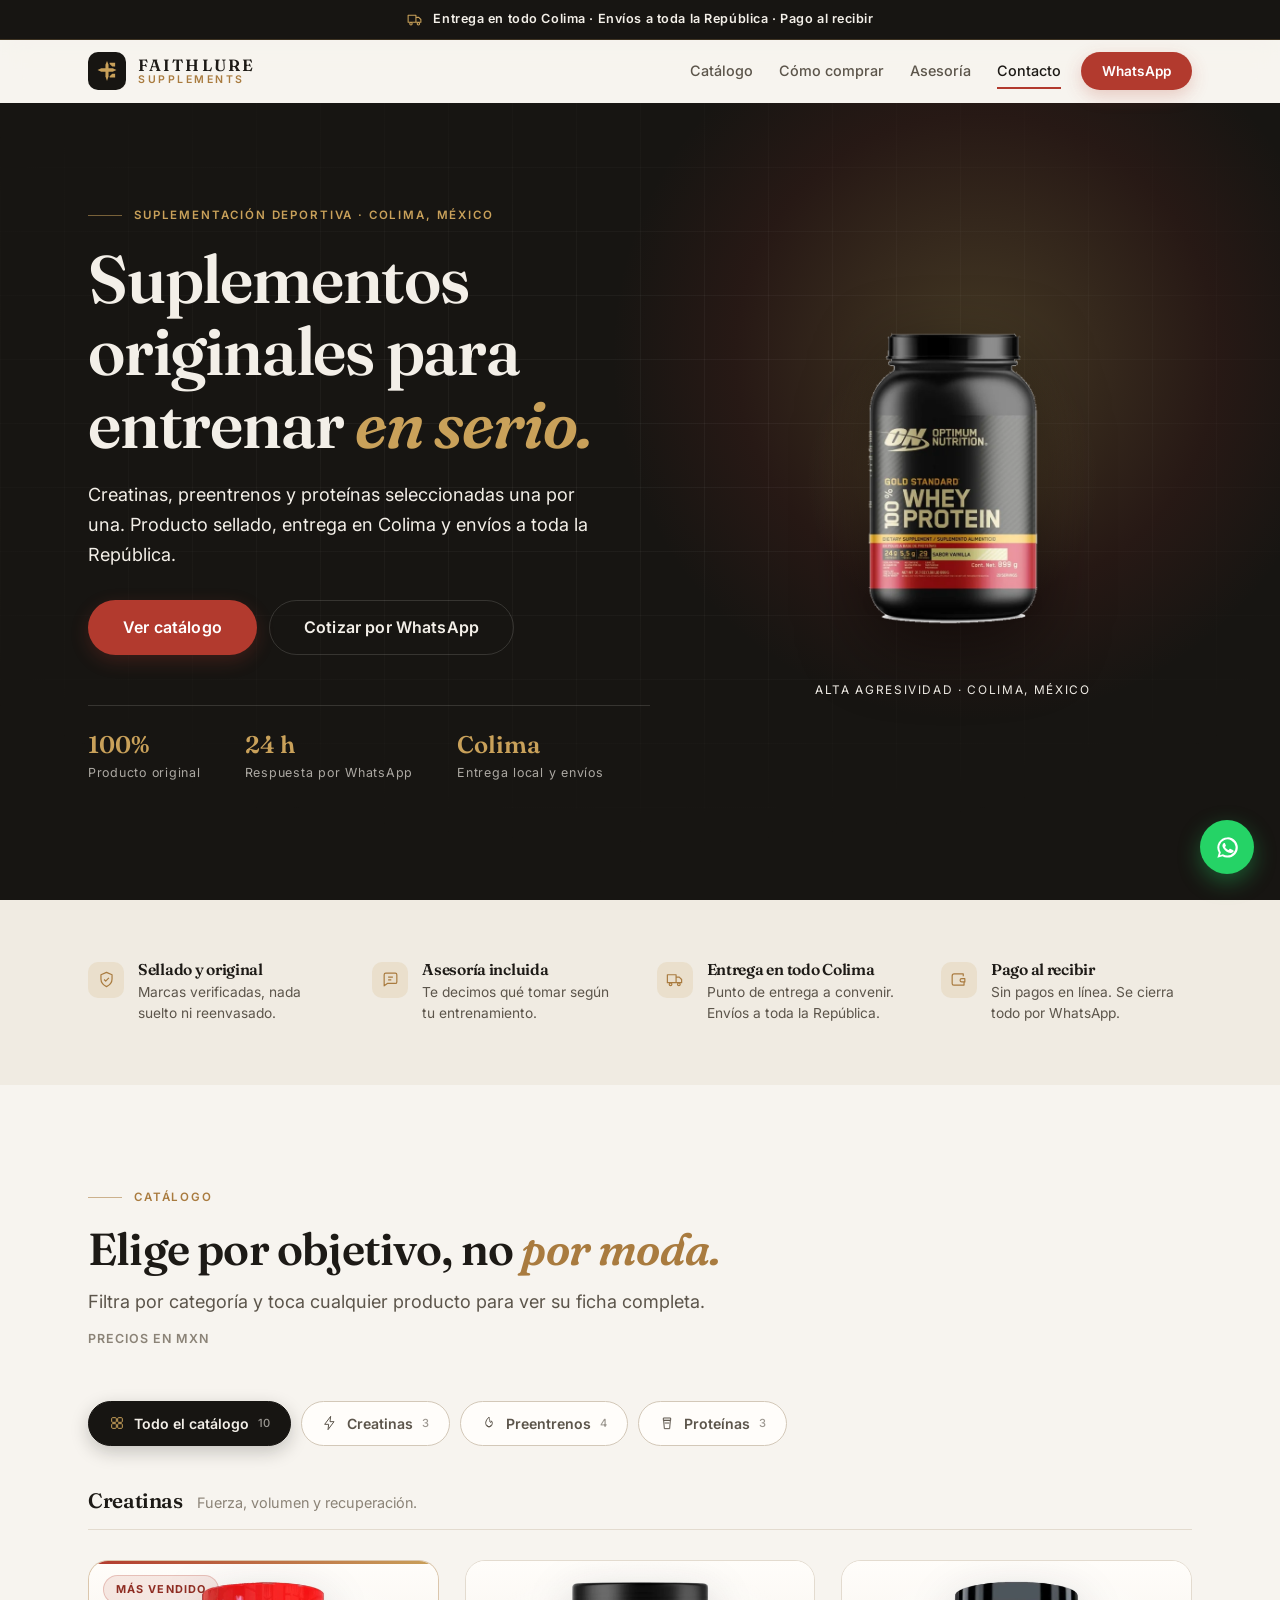
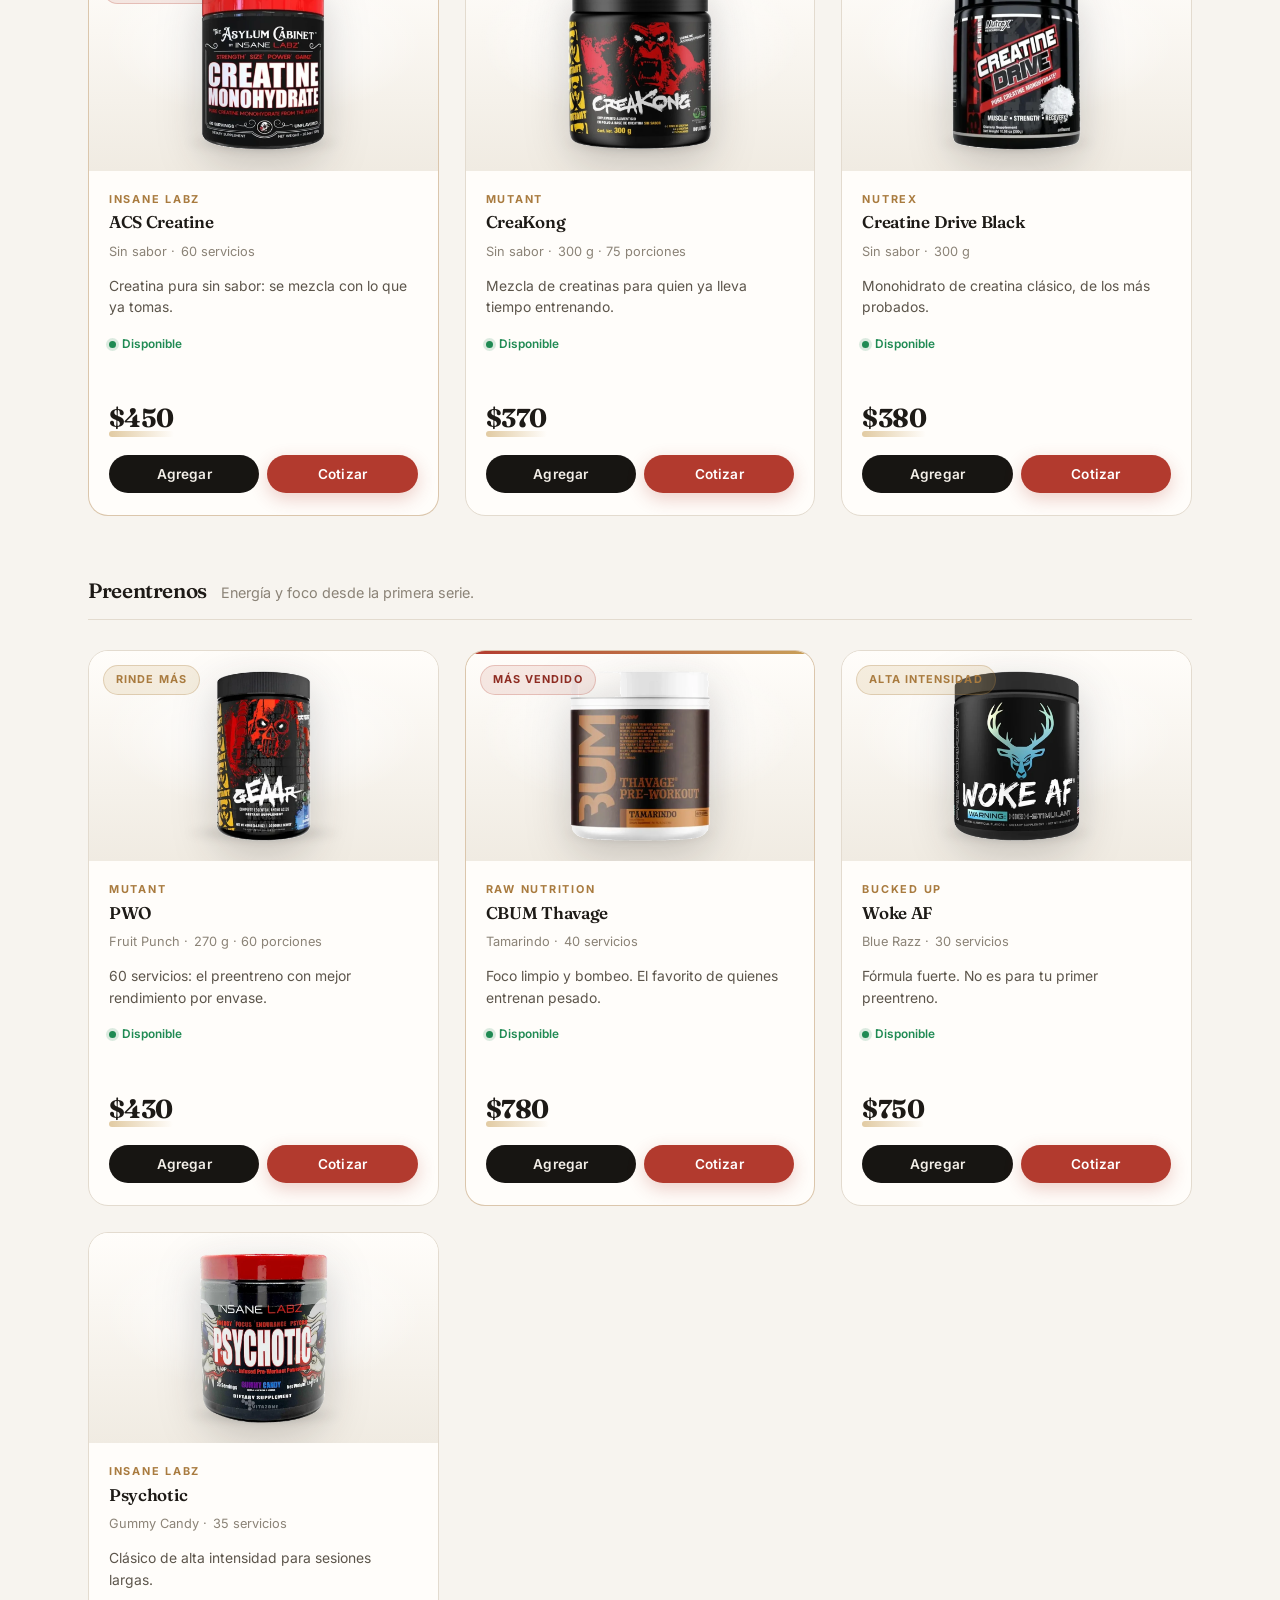
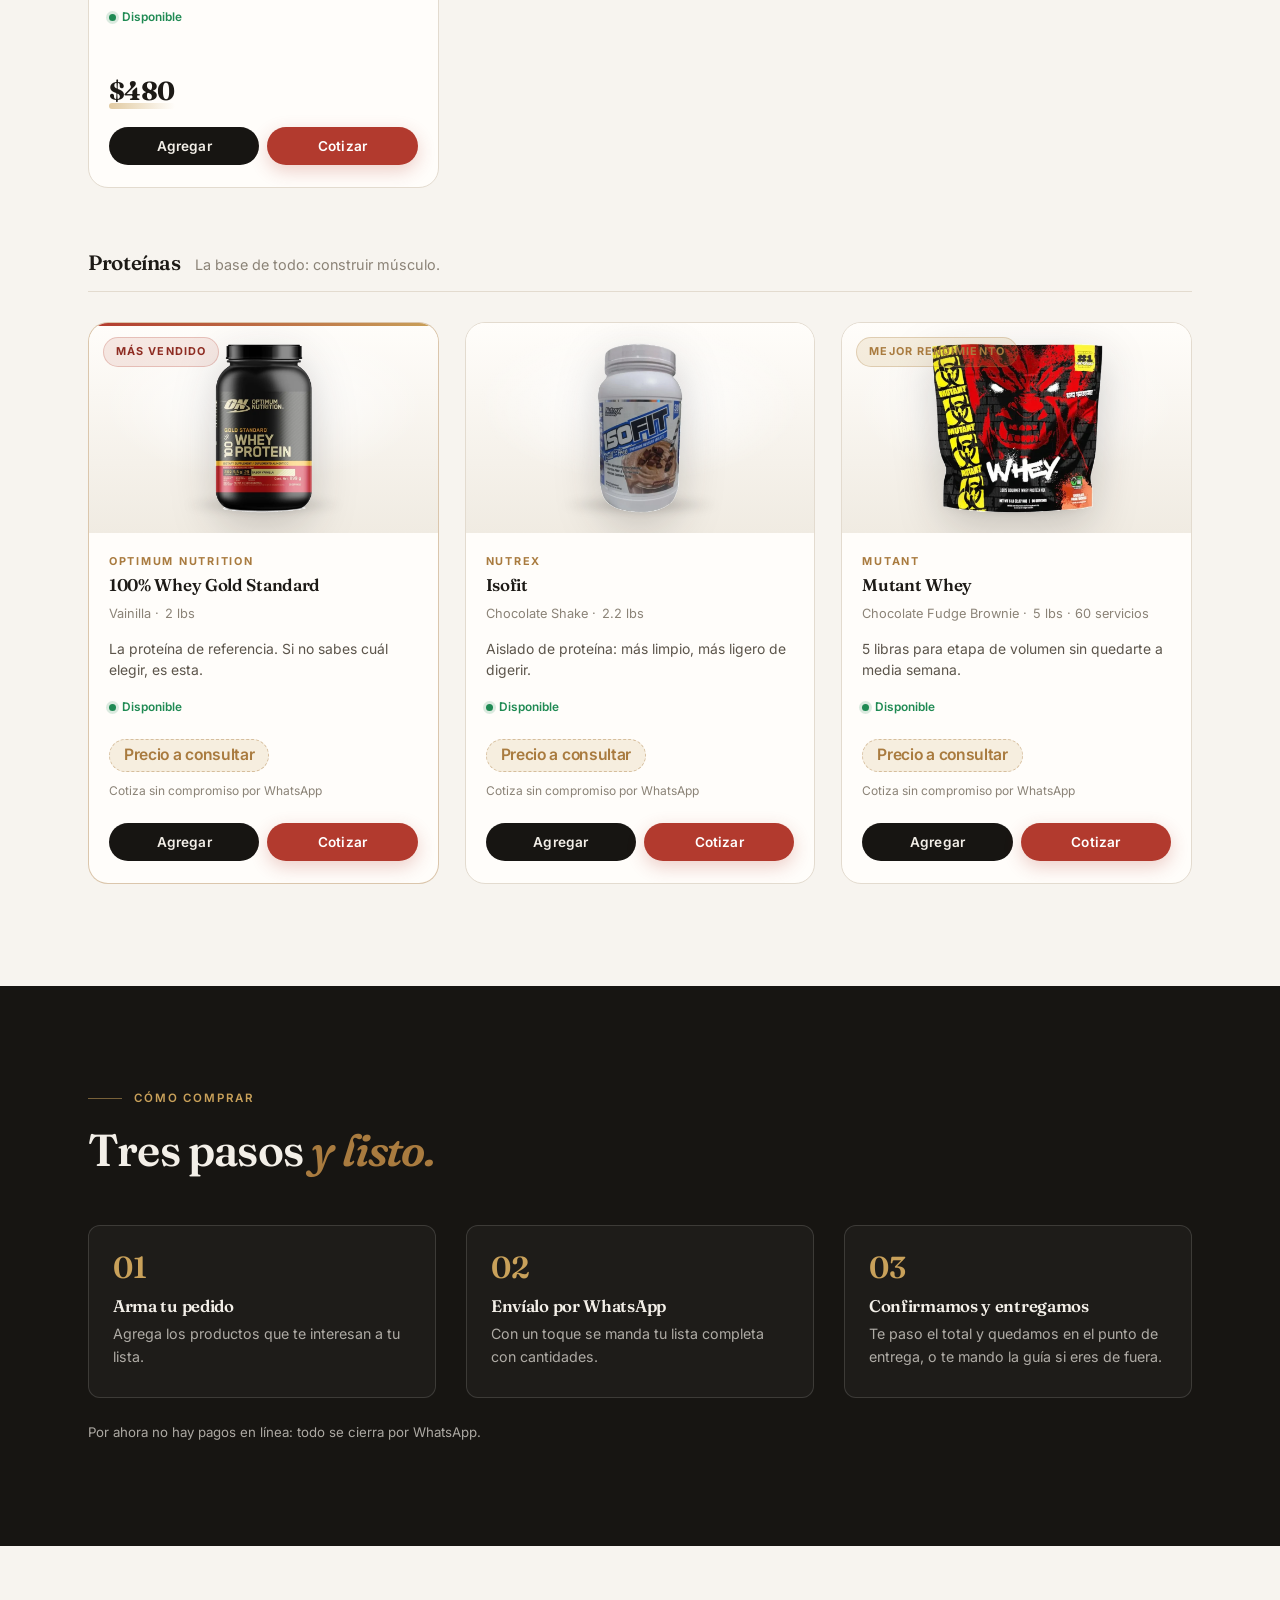
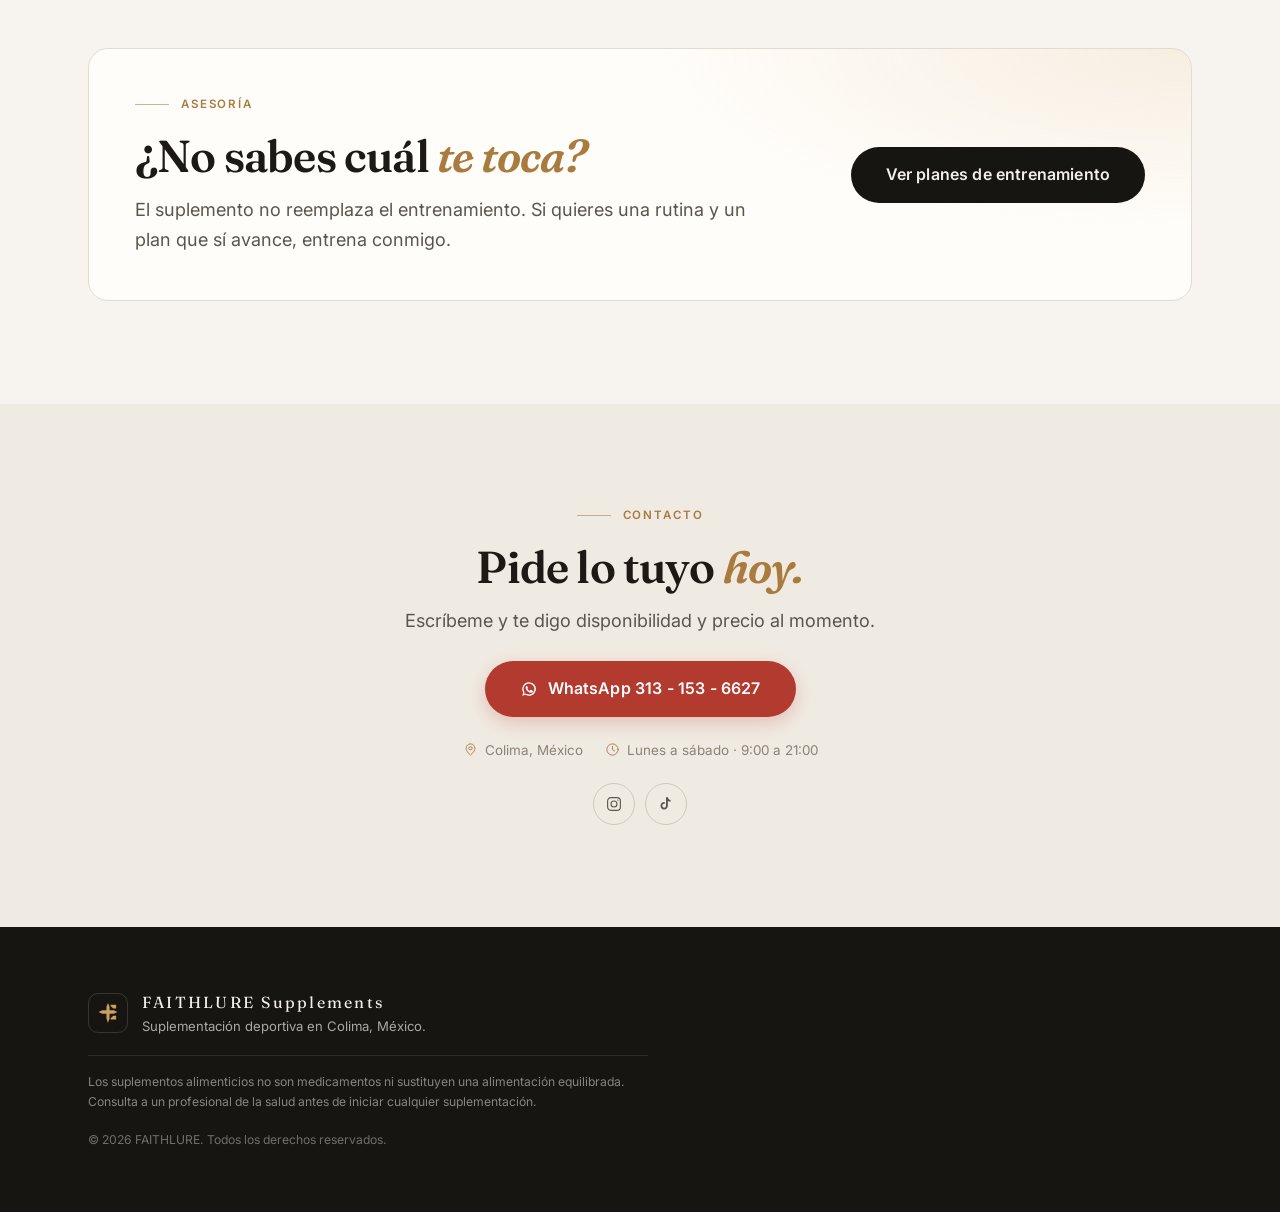
==== commit e3eb4f34: "Encender los precios y anunciar la cobertura de entrega Precios de la lista de septiembre 2026 (show" ====
--- a/suplementos/index.html
+++ b/suplementos/index.html
@@ -22,6 +22,16 @@
 <body>
 
 <a href="#top" class="skip-link">Saltar al contenido</a>
+
+<!-- ============================================================
+     AVISO DE COBERTURA
+     ============================================================ -->
+<div class="announce" id="announce" hidden>
+  <p class="announce__inner">
+    <span class="announce__icon" aria-hidden="true"></span>
+    <span id="announceText"></span>
+  </p>
+</div>
 
 <!-- ============================================================
      NAV
@@ -106,6 +116,7 @@
         <p class="eyebrow"><span class="eyebrow__rule" aria-hidden="true"></span><span id="catalogEyebrow"></span></p>
         <h2 class="section__title" id="catalogTitle"></h2>
         <p class="lead" id="catalogText"></p>
+        <p class="catalog__pricenote" id="catalogPriceNote" hidden></p>
       </header>
 
       <div class="filters reveal" id="filters" role="tablist" aria-label="Categorías"></div>
--- a/suplementos/style.css
+++ b/suplementos/style.css
@@ -157,6 +157,15 @@
 .section__title { font-size: var(--fs-h2); margin-bottom: 14px; }
 .section__title em { font-style: italic; color: var(--bronze); font-variation-settings: 'SOFT' 40, 'WONK' 1; }
 .lead { font-size: var(--fs-lead); max-width: 58ch; }
+.catalog__pricenote {
+  margin-top: 12px;
+  font-size: 0.78rem;
+  font-weight: 600;
+  letter-spacing: 0.08em;
+  text-transform: uppercase;
+  color: var(--text-mute);
+}
+.catalog__pricenote[hidden] { display: none; }
 
 /* -------------------------------------------------------------------------
    4. EYEBROW / DISTINTIVOS
@@ -281,7 +290,43 @@
 .btn--disabled { opacity: 0.45; pointer-events: none; animation: none; }
 
 /* -------------------------------------------------------------------------
-   6. NAV
+   6. AVISO DE COBERTURA
+   ------------------------------------------------------------------------- */
+.announce {
+  background: var(--ink);
+  color: var(--text-onink);
+  border-bottom: 1px solid rgba(201, 161, 90, 0.22);
+}
+.announce[hidden] { display: none; }
+.announce__inner {
+  max-width: var(--maxw);
+  margin: 0 auto;
+  padding: 9px var(--gutter);
+  display: flex;
+  align-items: center;
+  justify-content: center;
+  gap: 10px;
+  text-align: center;
+  font-size: 0.79rem;
+  font-weight: 600;
+  letter-spacing: 0.045em;
+  color: var(--text-onink);
+}
+.announce__icon {
+  display: inline-flex;
+  width: 17px;
+  height: 17px;
+  flex-shrink: 0;
+  color: var(--gold);
+}
+.announce__icon svg { width: 100%; height: 100%; }
+
+@media (max-width: 560px) {
+  .announce__inner { font-size: 0.72rem; letter-spacing: 0.02em; line-height: 1.4; }
+}
+
+/* -------------------------------------------------------------------------
+   7. NAV
    ------------------------------------------------------------------------- */
 .nav {
   position: sticky;
@@ -377,8 +422,10 @@
   .nav__toggle { display: grid; }
   .nav__cta { display: none; }
   .nav__links {
-    position: fixed;
-    inset: 66px 0 auto 0;
+    position: absolute;
+    top: 100%;
+    left: 0;
+    right: 0;
     flex-direction: column;
     align-items: stretch;
     gap: 0;
@@ -389,7 +436,7 @@
     opacity: 0;
     pointer-events: none;
     transition: opacity 0.25s var(--ease), transform 0.25s var(--ease);
-    max-height: calc(100vh - 66px);
+    max-height: calc(100vh - 100px);
     overflow-y: auto;
   }
   .nav__links.is-open { opacity: 1; transform: none; pointer-events: auto; }
@@ -398,7 +445,7 @@
 }
 
 /* -------------------------------------------------------------------------
-   7. HERO
+   8. HERO
    ------------------------------------------------------------------------- */
 .hero {
   position: relative;
@@ -492,11 +539,12 @@
 }
 
 /* -------------------------------------------------------------------------
-   8. BOTE 3D
+   9. FOTO DEL PRODUCTO
    -------------------------------------------------------------------------
-   El bote se arma en JavaScript con varios segmentos girados en círculo.
-   Aquí solo viven la perspectiva, el giro y las sombras.
-   ------------------------------------------------------------------------- */
+   Los productos se muestran con su foto real sobre un fondo de estudio.
+   ------------------------------------------------------------------------- */
+
+/* Estudio del hero */
 .stage {
   position: relative;
   width: 100%;
@@ -504,105 +552,68 @@
   aspect-ratio: 1 / 1.05;
   display: grid;
   place-items: center;
-  perspective: 1100px;
+}
+.stage::before {
+  content: "";
+  position: absolute;
+  width: 82%;
+  aspect-ratio: 1;
+  border-radius: 50%;
+  background: radial-gradient(circle, rgba(201, 161, 90, 0.30), rgba(201, 161, 90, 0.06) 48%, transparent 70%);
 }
 .stage::after {
   content: "";
   position: absolute;
-  bottom: 12%;
-  width: 62%;
-  height: 26px;
+  bottom: 14%;
+  width: 48%;
+  height: 22px;
   border-radius: 50%;
   background: radial-gradient(ellipse at center, rgba(0, 0, 0, 0.55), transparent 70%);
-  filter: blur(6px);
-}
-.stage::before {
-  content: "";
-  position: absolute;
-  width: 78%;
-  aspect-ratio: 1;
-  border-radius: 50%;
-  background: radial-gradient(circle, rgba(201, 161, 90, 0.20), transparent 66%);
-}
-
-.jar3d {
+  filter: blur(7px);
+}
+
+.shot {
   position: relative;
-  width: var(--jar-w, 150px);
-  height: var(--jar-h, 210px);
-  transform-style: preserve-3d;
   z-index: 1;
-}
-.jar {
-  position: absolute;
-  inset: 0;
-  transform-style: preserve-3d;
-  transform: rotateX(-8deg) rotateY(var(--spin, 0deg));
-  animation: jar-spin 26s linear infinite;
-  animation-play-state: paused;
-  will-change: transform;
-}
-.jar--visible { animation-play-state: running; }
-.jar--manual { animation: none; }
-@keyframes jar-spin {
-  from { transform: rotateX(-8deg) rotateY(0deg); }
-  to   { transform: rotateX(-8deg) rotateY(360deg); }
-}
-
-.jar__seg {
-  position: absolute;
-  top: 0;
-  left: 50%;
-  height: 100%;
-  backface-visibility: hidden;
-}
-.jar__cap {
-  position: absolute;
-  left: 50%;
-  border-radius: 50%;
-  transform-style: preserve-3d;
-}
-.jar__label {
-  position: absolute;
-  left: 50%;
-  top: 32%;
-  width: 74%;
-  transform: translateX(-50%) translateZ(calc(var(--jar-r, 62px) + 1px));
-  text-align: center;
-  pointer-events: none;
-  backface-visibility: hidden;
-}
-.jar__label b {
-  display: block;
-  font-family: var(--font-display);
-  font-size: 0.86rem;
-  line-height: 1.15;
-  letter-spacing: 0.02em;
-}
-.jar__label i {
-  display: block;
-  font-style: normal;
-  font-size: 0.56rem;
-  letter-spacing: 0.2em;
-  text-transform: uppercase;
-  opacity: 0.7;
-  margin-top: 4px;
-}
-
-/* Foto real del producto: marco con inclinación 3D */
-.photo3d {
-  position: relative;
-  width: 100%;
-  height: 100%;
   display: grid;
   place-items: center;
-  transform-style: preserve-3d;
-  transform: rotateY(var(--tilt-y, 0deg)) rotateX(var(--tilt-x, 0deg));
+  width: 100%;
+  padding: 10px;
+}
+/* La altura se fija en píxeles: así una foto ancha (una bolsa) y una alta
+   (un bote) ocupan el mismo espacio y ninguna se sale de su tarjeta. */
+.shot__img {
+  width: auto;
+  max-width: 100%;
+  object-fit: contain;
+  filter: drop-shadow(0 14px 22px rgba(23, 21, 18, 0.20));
   transition: transform 0.4s var(--ease);
 }
-.photo3d img { max-height: 100%; width: auto; filter: drop-shadow(0 18px 26px rgba(0, 0, 0, 0.35)); }
-
-/* -------------------------------------------------------------------------
-   9. BARRA DE CONFIANZA
+.shot--sm .shot__img { height: 172px; }
+.shot--lg .shot__img { height: 300px; filter: drop-shadow(0 20px 30px rgba(23, 21, 18, 0.24)); }
+.stage .shot--lg .shot__img { height: 296px; filter: drop-shadow(0 22px 34px rgba(0, 0, 0, 0.5)); }
+
+@media (max-width: 760px) {
+  .shot--lg .shot__img { height: 236px; }
+}
+
+/* Producto sin foto todavía */
+.shot__placeholder {
+  display: grid;
+  place-items: center;
+  width: 58%;
+  aspect-ratio: 3 / 4;
+  border-radius: var(--r-md);
+  border: 1px dashed var(--line-strong);
+  background: var(--paper-warm);
+  color: var(--text-mute);
+  font-family: var(--font-display);
+  font-size: 1.5rem;
+  letter-spacing: 0.08em;
+}
+
+/* -------------------------------------------------------------------------
+   10. BARRA DE CONFIANZA
    ------------------------------------------------------------------------- */
 .trust {
   display: grid;
@@ -626,7 +637,7 @@
 @media (max-width: 470px) { .trust { grid-template-columns: 1fr; } }
 
 /* -------------------------------------------------------------------------
-   10. FILTROS DE CATEGORÍA
+   11. FILTROS DE CATEGORÍA
    ------------------------------------------------------------------------- */
 .filters {
   display: flex;
@@ -664,7 +675,7 @@
 }
 
 /* -------------------------------------------------------------------------
-   11. CATÁLOGO
+   12. CATÁLOGO
    ------------------------------------------------------------------------- */
 .catalog { display: grid; gap: clamp(42px, 5vw, 74px); }
 .catalog__group[hidden] { display: none; }
@@ -723,13 +734,13 @@
 /* Escenario 3D dentro de la tarjeta */
 .card__stage {
   position: relative;
+  overflow: hidden;
   height: 210px;
   display: grid;
   place-items: center;
-  perspective: 900px;
   background:
-    radial-gradient(70% 60% at 50% 42%, rgba(201, 161, 90, 0.14), transparent 70%),
-    linear-gradient(180deg, var(--paper-warm), var(--paper-card));
+    radial-gradient(64% 52% at 50% 38%, #ffffff, transparent 72%),
+    linear-gradient(180deg, var(--paper-card), var(--paper-warm));
   border: 0;
   padding: 0;
   width: 100%;
@@ -746,9 +757,7 @@
   background: radial-gradient(ellipse at center, rgba(23, 21, 18, 0.30), transparent 70%);
   filter: blur(4px);
 }
-.card__stage .jar3d { transition: transform 0.35s var(--ease); }
-.card:hover .card__stage .jar3d { transform: scale(1.06); }
-.card:hover .card__stage .jar { animation-duration: 8s; }
+.card:hover .card__stage .shot__img { transform: scale(1.07) translateY(-3px); }
 
 .card__zoom {
   position: absolute;
@@ -858,7 +867,7 @@
 }
 
 /* -------------------------------------------------------------------------
-   12. FICHA EN 3D (modal)
+   13. FICHA DEL PRODUCTO (modal)
    ------------------------------------------------------------------------- */
 .modal { position: fixed; inset: 0; z-index: 200; }
 .modal[hidden] { display: none; }
@@ -906,30 +915,21 @@
   position: relative;
   display: grid;
   place-items: center;
-  padding: 40px 20px;
-  background: var(--ink);
-  perspective: 1100px;
+  padding: 34px 24px;
+  background:
+    radial-gradient(58% 46% at 50% 36%, #ffffff, transparent 74%),
+    linear-gradient(170deg, var(--paper-card) 20%, var(--paper-warm));
   border-radius: var(--r-lg) 0 0 var(--r-lg);
-  cursor: grab;
-  touch-action: pan-y;
-  user-select: none;
-}
-.detail__stage.is-dragging { cursor: grabbing; }
+}
 .detail__stage::before {
   content: "";
   position: absolute;
-  width: 74%;
-  aspect-ratio: 1;
+  bottom: 15%;
+  width: 46%;
+  height: 22px;
   border-radius: 50%;
-  background: radial-gradient(circle, rgba(201, 161, 90, 0.22), transparent 66%);
-}
-.detail__drag {
-  position: absolute;
-  bottom: 16px;
-  font-size: 0.7rem;
-  letter-spacing: 0.14em;
-  text-transform: uppercase;
-  color: rgba(243, 239, 232, 0.45);
+  background: radial-gradient(ellipse at center, rgba(23, 21, 18, 0.34), transparent 72%);
+  filter: blur(6px);
 }
 .detail__body { padding: clamp(26px, 3.2vw, 40px); display: flex; flex-direction: column; }
 .detail__brand {
@@ -951,11 +951,11 @@
 
 @media (max-width: 760px) {
   .detail { grid-template-columns: 1fr; }
-  .detail__stage { border-radius: var(--r-lg) var(--r-lg) 0 0; padding: 34px 20px 40px; }
-}
-
-/* -------------------------------------------------------------------------
-   13. LISTA DE PEDIDO
+  .detail__stage { border-radius: var(--r-lg) var(--r-lg) 0 0; padding: 30px 24px; }
+}
+
+/* -------------------------------------------------------------------------
+   14. LISTA DE PEDIDO
    ------------------------------------------------------------------------- */
 .cart { position: fixed; inset: 0; z-index: 210; }
 .cart[hidden] { display: none; }
@@ -999,10 +999,16 @@
   width: 44px; height: 44px;
   border-radius: 10px;
   display: grid; place-items: center;
+  background: var(--paper-warm);
+  border: 1px solid var(--line);
+  color: var(--text-mute);
   font-family: var(--font-display);
   font-size: 0.78rem;
   font-weight: 700;
-}
+  overflow: hidden;
+  padding: 3px;
+}
+.cart__swatch img { width: 100%; height: 100%; object-fit: contain; }
 .cart__item h3 { font-size: 0.92rem; line-height: 1.25; }
 .cart__item p { font-size: 0.76rem; color: var(--text-mute); }
 .qty { display: inline-flex; align-items: center; gap: 2px; }
@@ -1036,7 +1042,7 @@
 .cart__clear:hover { color: var(--clay); }
 
 /* -------------------------------------------------------------------------
-   14. CÓMO COMPRAR
+   15. CÓMO COMPRAR
    ------------------------------------------------------------------------- */
 .steps {
   display: grid;
@@ -1065,7 +1071,7 @@
 @media (max-width: 760px) { .steps { grid-template-columns: 1fr; } }
 
 /* -------------------------------------------------------------------------
-   15. ASESORÍA / COACH
+   16. ASESORÍA / COACH
    ------------------------------------------------------------------------- */
 .coach {
   display: grid;
@@ -1082,7 +1088,7 @@
 @media (max-width: 760px) { .coach { grid-template-columns: 1fr; } }
 
 /* -------------------------------------------------------------------------
-   16. CONTACTO
+   17. CONTACTO
    ------------------------------------------------------------------------- */
 .contact { max-width: 620px; margin: 0 auto; text-align: center; }
 .contact .eyebrow { justify-content: center; }
@@ -1114,7 +1120,7 @@
 .contact__social svg { width: 18px; height: 18px; }
 
 /* -------------------------------------------------------------------------
-   17. FOOTER
+   18. FOOTER
    ------------------------------------------------------------------------- */
 .footer { background: var(--ink); color: var(--text-onink-soft); padding-block: clamp(40px, 5vw, 62px); }
 .footer__inner { display: grid; gap: 18px; }
@@ -1139,7 +1145,7 @@
 .footer__copy { font-size: 0.76rem; opacity: 0.6; }
 
 /* -------------------------------------------------------------------------
-   18. BOTONES FLOTANTES Y AVISOS
+   19. BOTONES FLOTANTES Y AVISOS
    ------------------------------------------------------------------------- */
 .fabs {
   position: fixed;
@@ -1228,14 +1234,14 @@
 .toast.is-visible { opacity: 1; transform: translate(-50%, 0); }
 
 /* -------------------------------------------------------------------------
-   19. APARICIÓN AL HACER SCROLL
+   20. APARICIÓN AL HACER SCROLL
    ------------------------------------------------------------------------- */
 .reveal { opacity: 0; transform: translateY(22px); transition: opacity 0.7s var(--ease), transform 0.7s var(--ease); }
 .reveal.is-in { opacity: 1; transform: none; }
 .reveal--delay { transition-delay: 0.12s; }
 
 /* -------------------------------------------------------------------------
-   20. ACCESIBILIDAD Y IMPRESIÓN
+   21. ACCESIBILIDAD Y IMPRESIÓN
    ------------------------------------------------------------------------- */
 @media (prefers-reduced-motion: reduce) {
   html { scroll-behavior: auto; }
@@ -1245,11 +1251,10 @@
     transition-duration: 0.001ms !important;
   }
   .reveal { opacity: 1; transform: none; }
-  .jar { animation: none; }
 }
 
 @media print {
-  .nav, .fabs, .cart, .modal, .toast, .card__zoom, .card__actions { display: none !important; }
+  .announce, .nav, .fabs, .cart, .modal, .toast, .card__zoom, .card__actions { display: none !important; }
   body { background: #fff; }
   .hero, .section--ink, .footer { background: #fff !important; color: #000 !important; }
   .card { break-inside: avoid; border-color: #ccc; }
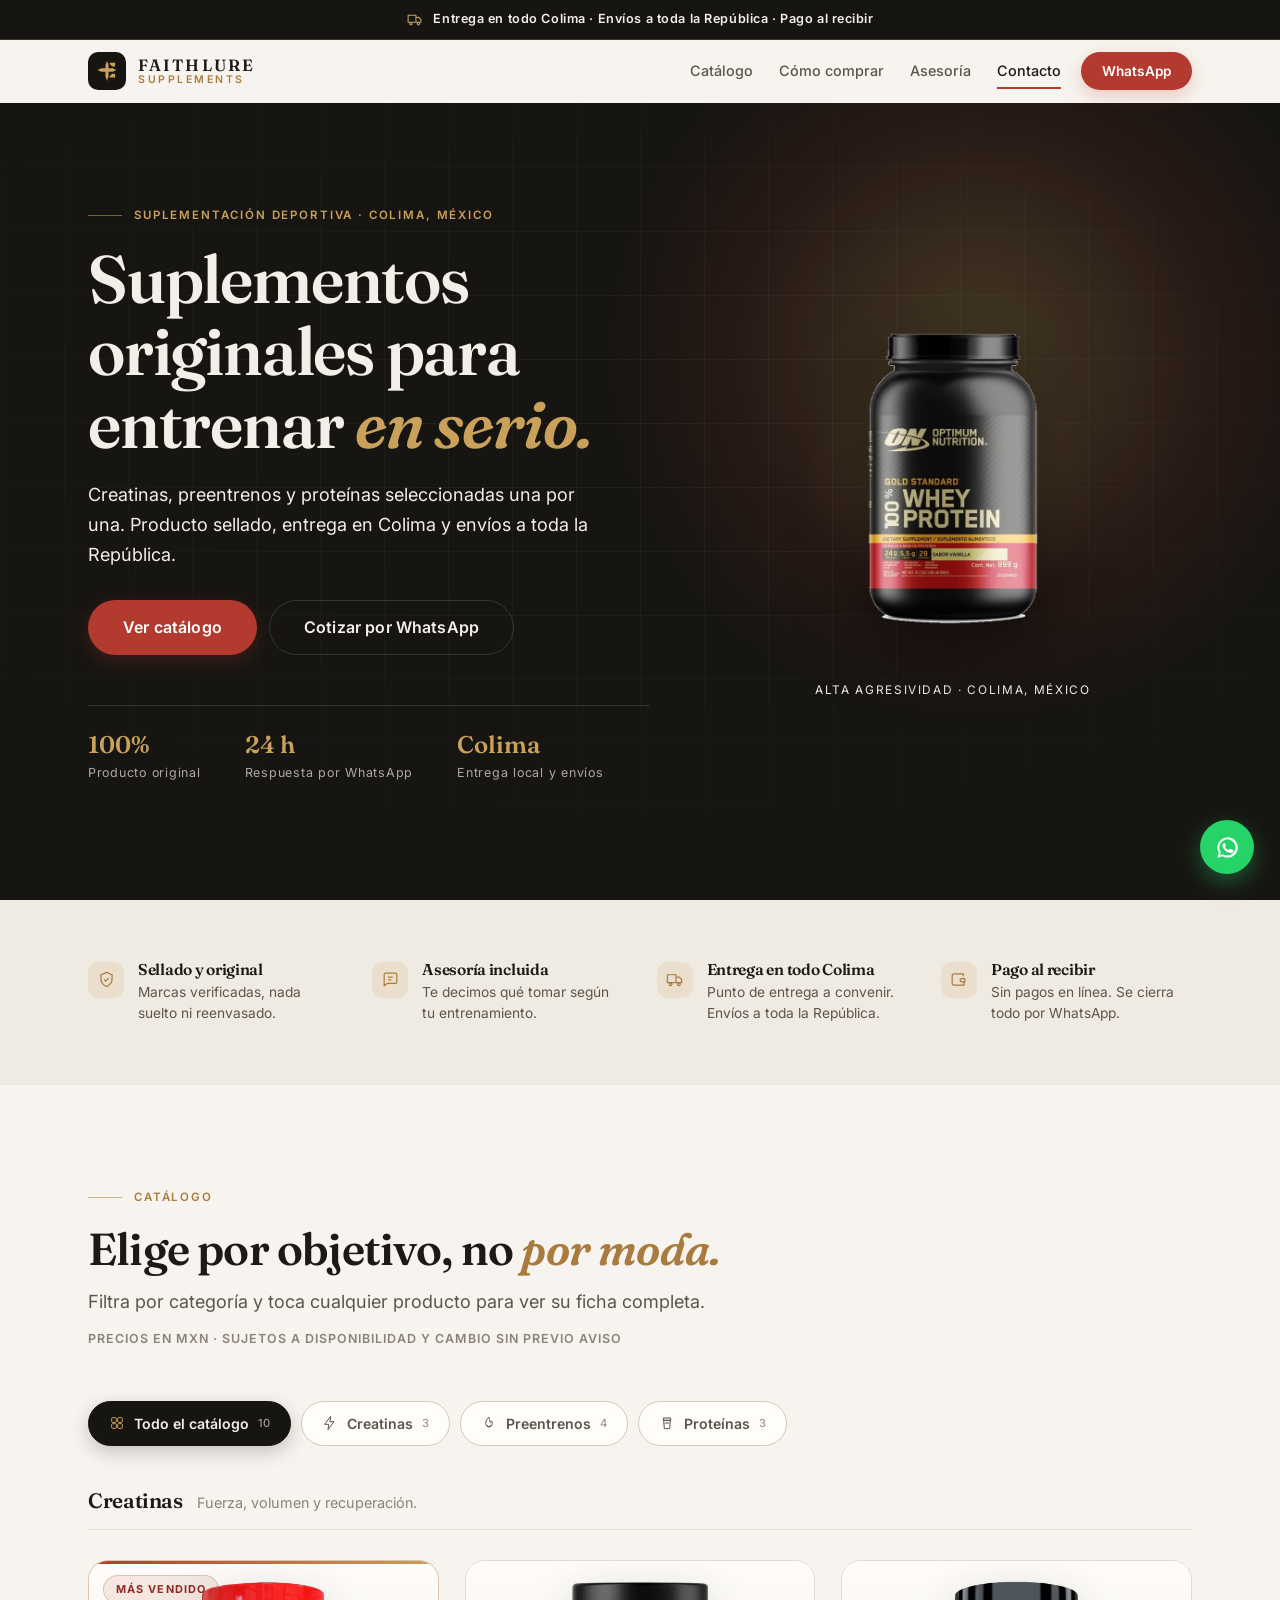
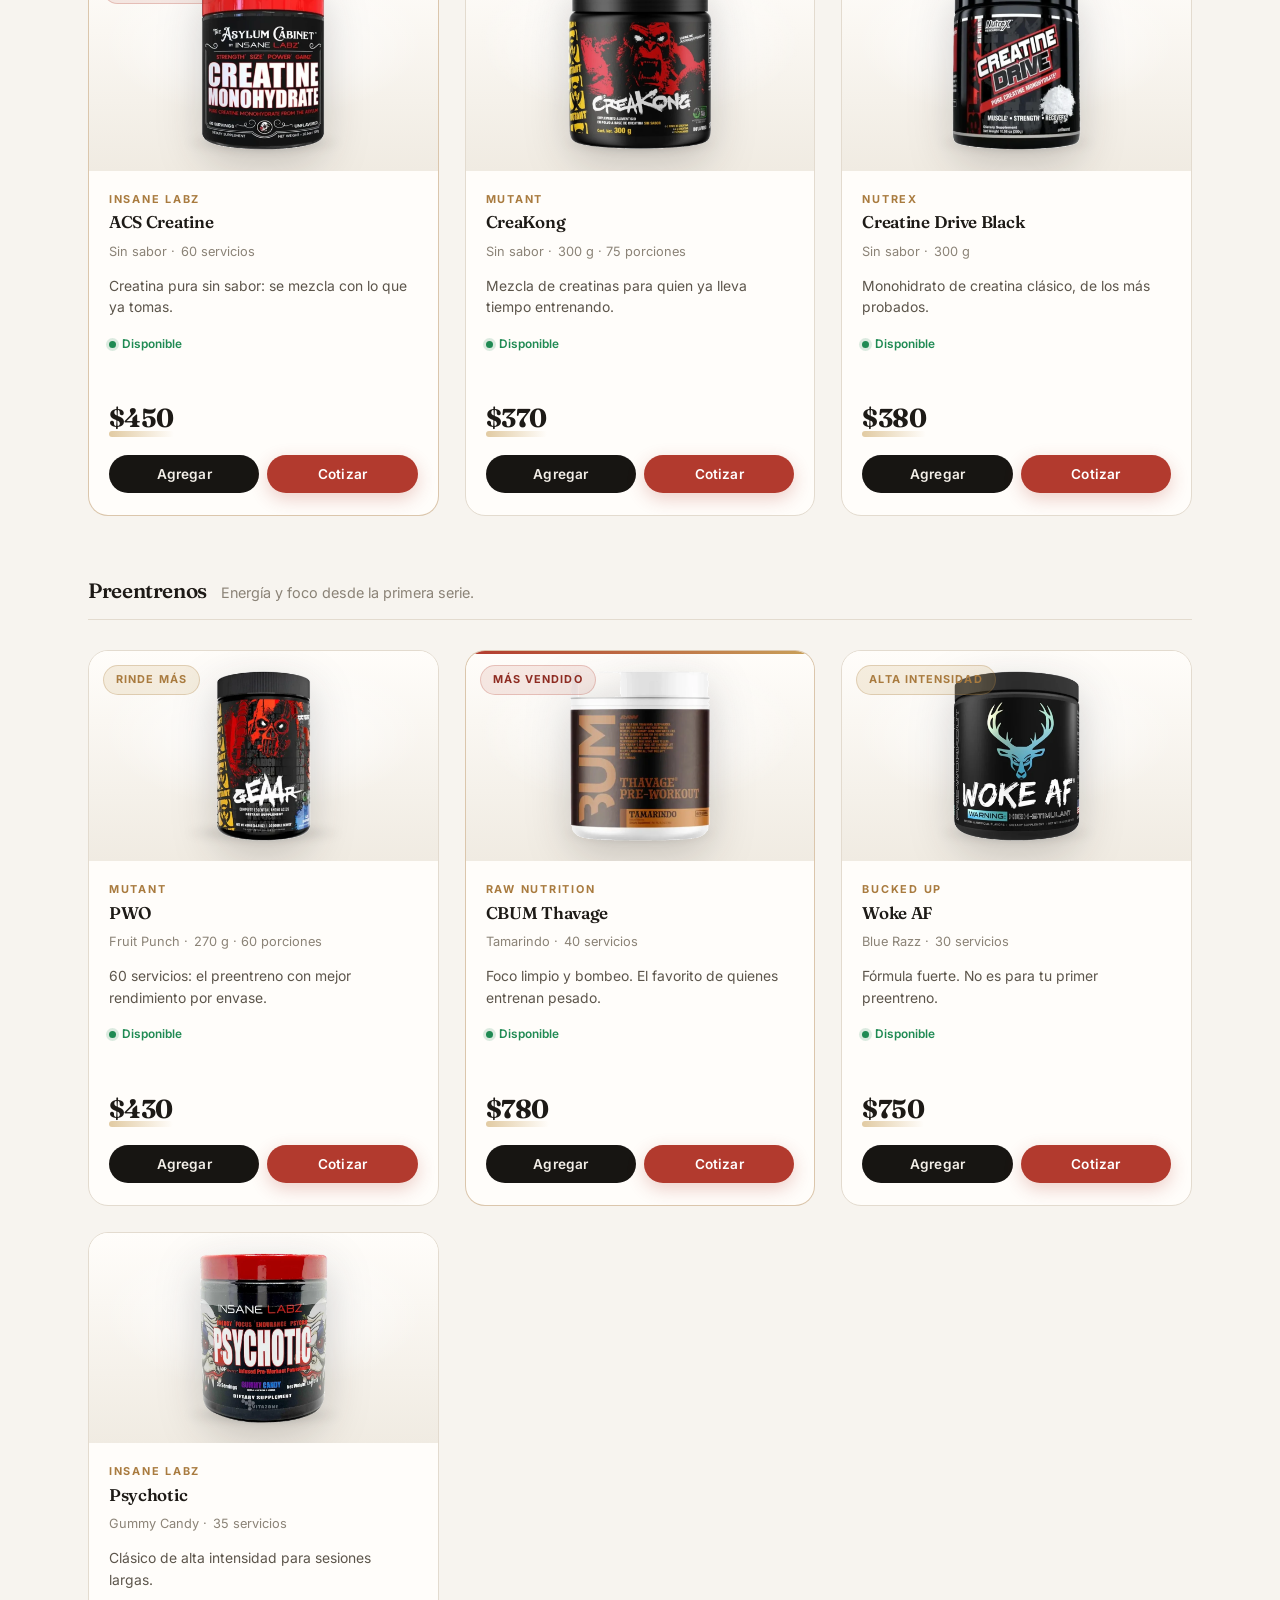
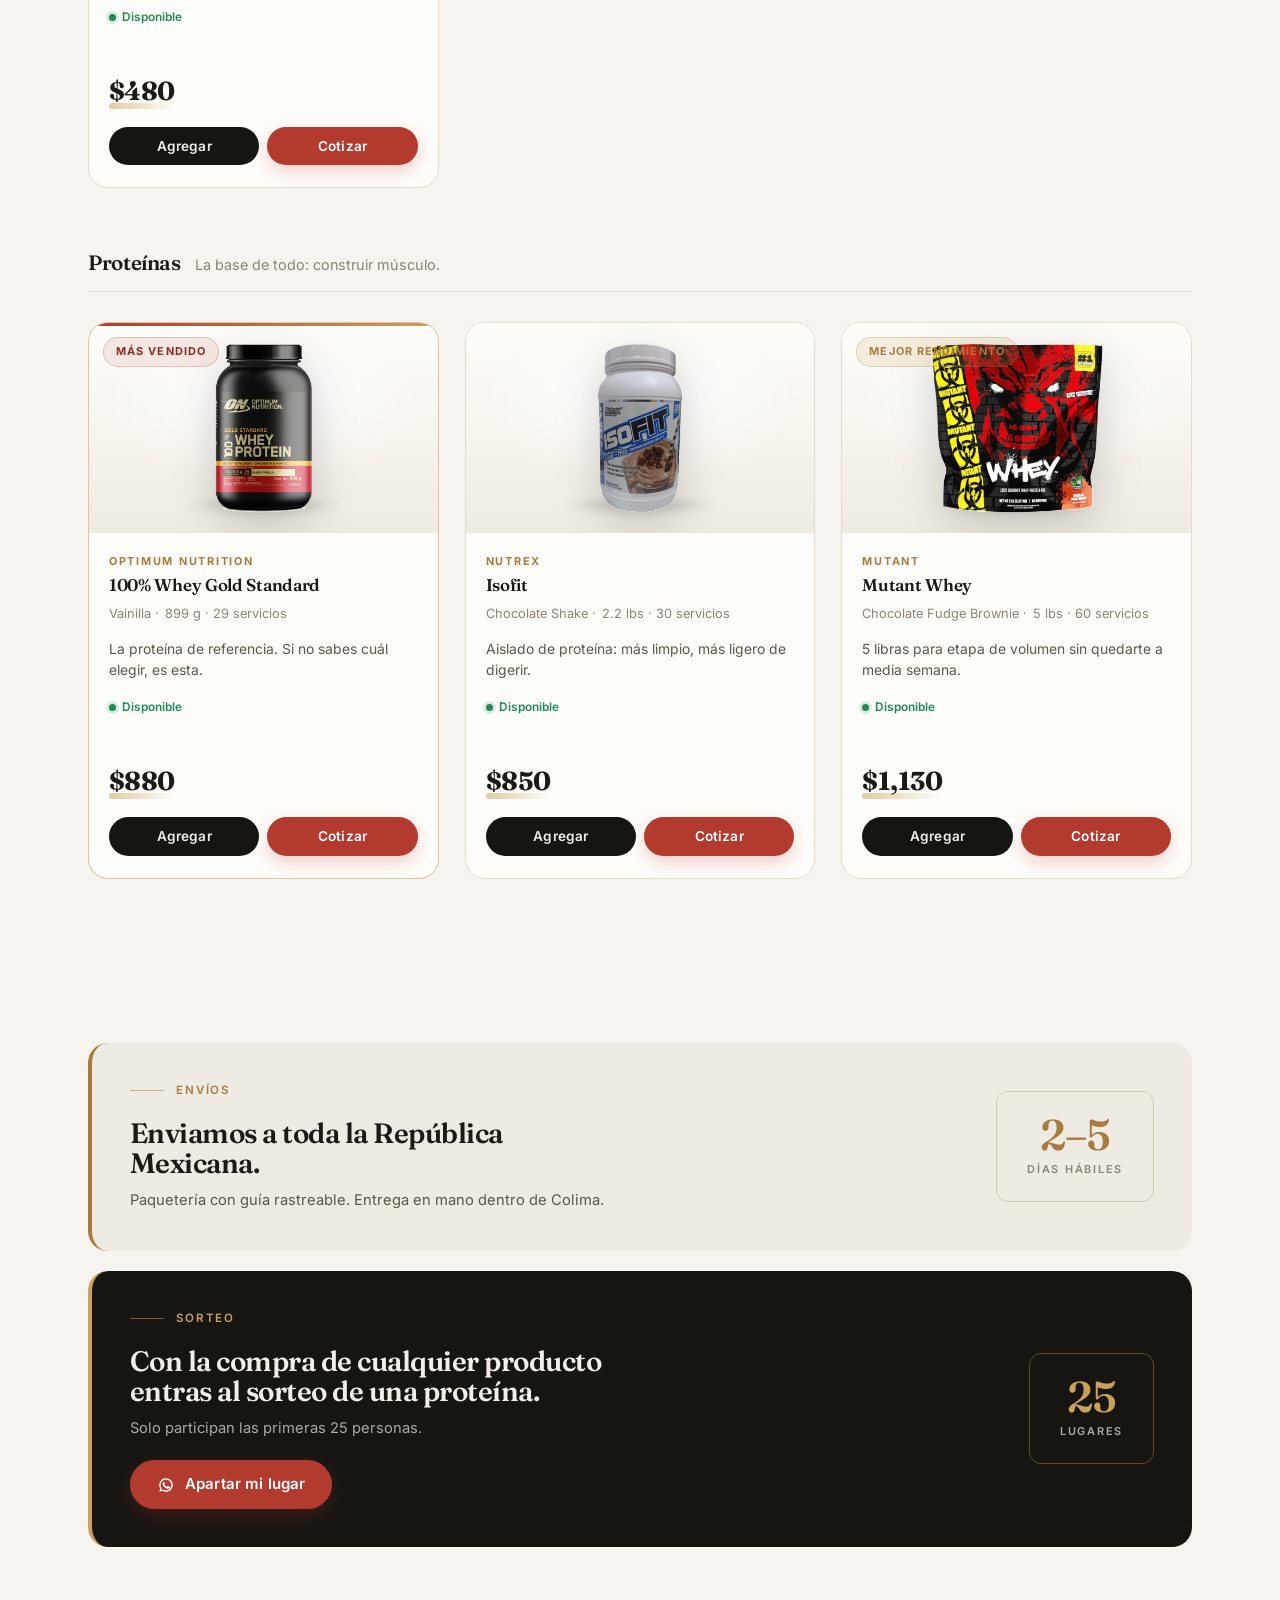
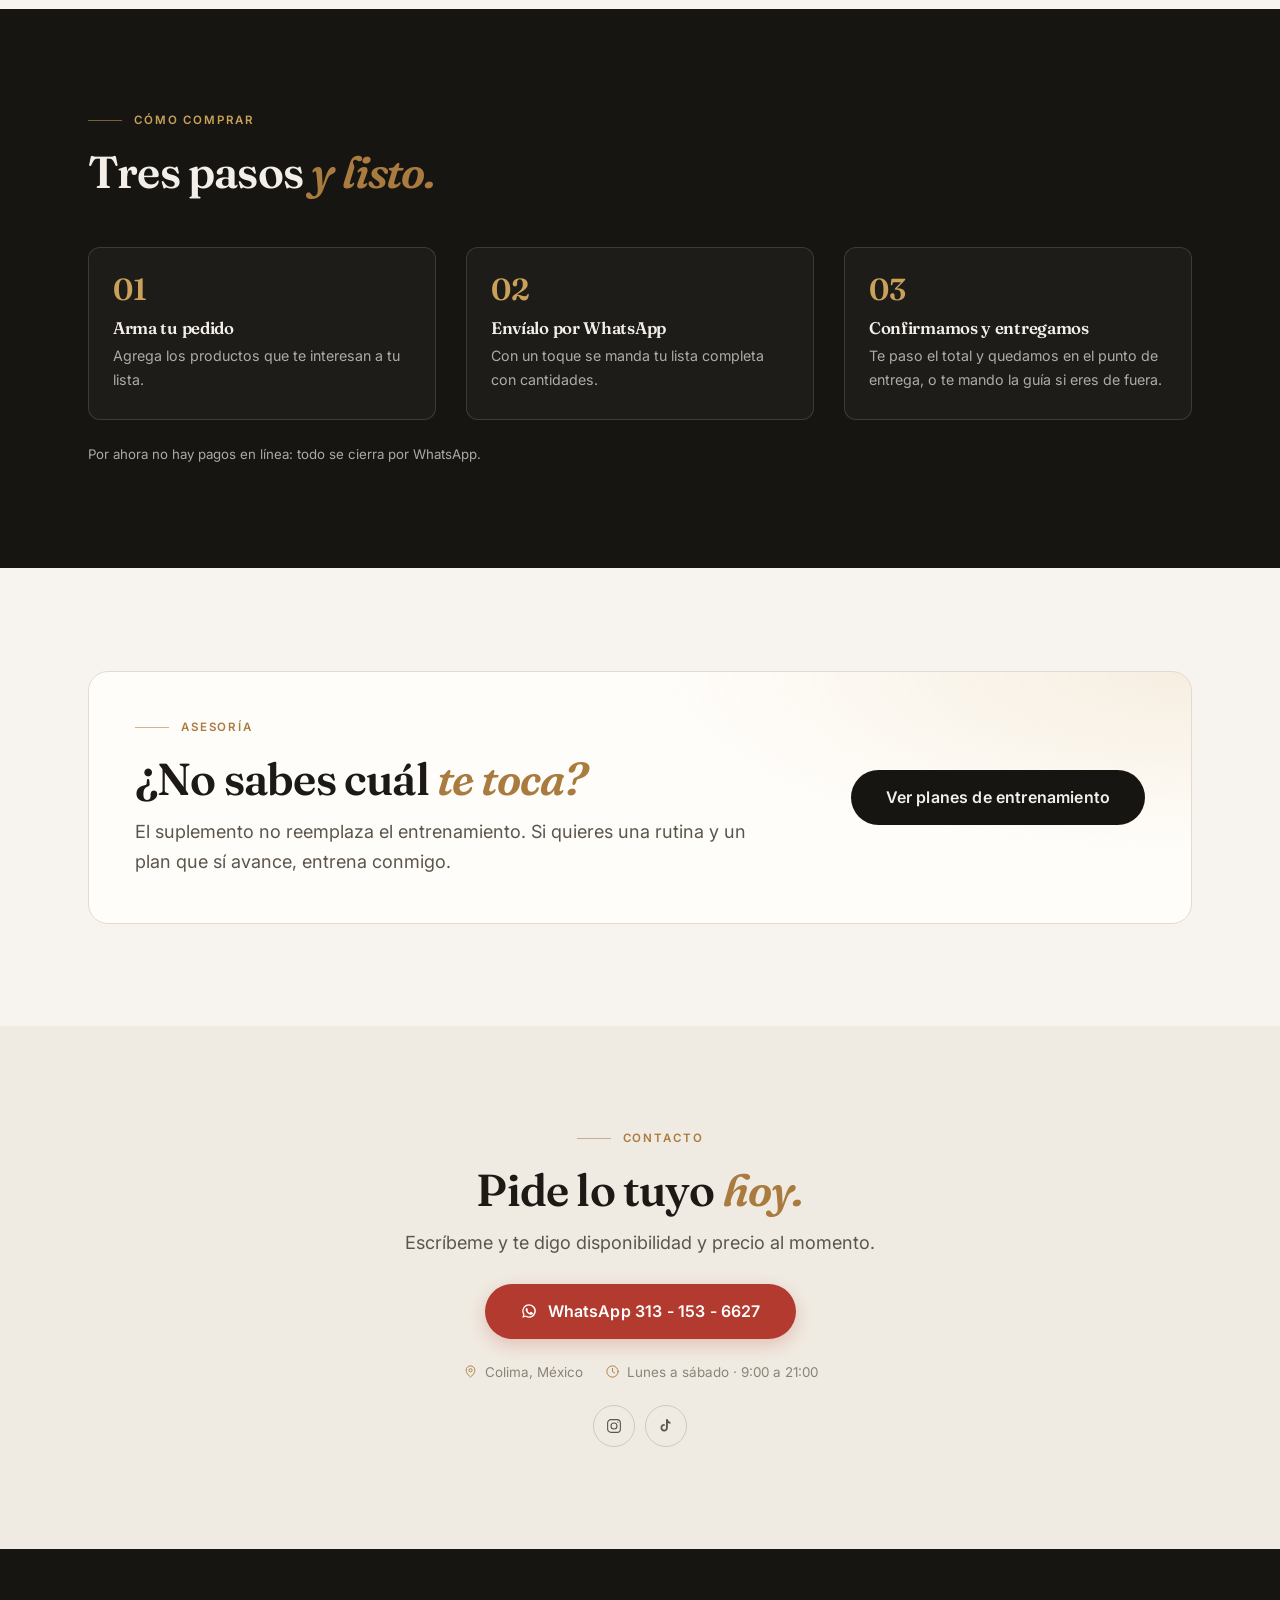
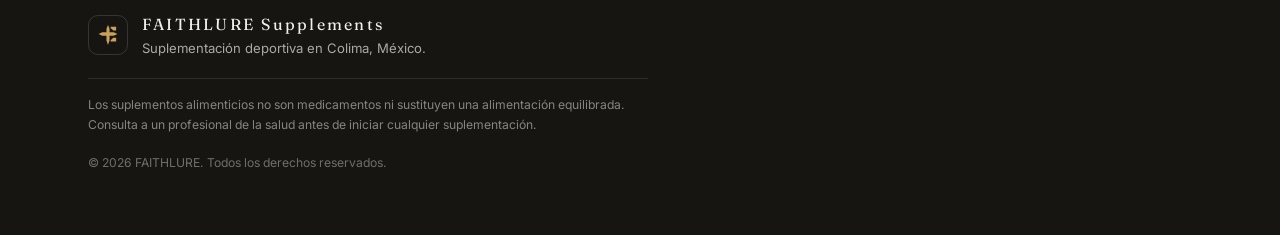
==== commit 0a76ea3c: "Cargar los precios de proteínas y agregar envíos y sorteo Precios de la hoja de proteínas (septiembr" ====
--- a/suplementos/index.html
+++ b/suplementos/index.html
@@ -126,6 +126,15 @@
   </section>
 
   <!-- ============================================================
+       ENVÍOS Y SORTEO
+       ============================================================ -->
+  <section class="section section--tight" id="envios" hidden>
+    <div class="container">
+      <div class="bands" id="bands"></div>
+    </div>
+  </section>
+
+  <!-- ============================================================
        CÓMO COMPRAR
        ============================================================ -->
   <section class="section section--ink" id="como-comprar">
--- a/suplementos/style.css
+++ b/suplementos/style.css
@@ -1042,7 +1042,77 @@
 .cart__clear:hover { color: var(--clay); }
 
 /* -------------------------------------------------------------------------
-   15. CÓMO COMPRAR
+   15. ENVÍOS Y SORTEO
+   ------------------------------------------------------------------------- */
+#envios[hidden] { display: none; }
+
+.bands { display: grid; gap: clamp(14px, 1.8vw, 20px); }
+
+.band {
+  display: grid;
+  grid-template-columns: 1fr auto;
+  gap: clamp(20px, 3vw, 40px);
+  align-items: center;
+  padding: clamp(24px, 3vw, 38px);
+  border-radius: var(--r-lg);
+  border-left: 4px solid var(--bronze);
+}
+.band--light { background: var(--paper-warm); border-left-color: var(--bronze); }
+.band--ink {
+  background: var(--ink);
+  border-left-color: var(--gold);
+  --text: var(--text-onink);
+  --text-soft: var(--text-onink-soft);
+  color: var(--text-onink);
+}
+.band--ink .eyebrow { color: var(--gold); }
+
+.band__title {
+  font-size: clamp(1.25rem, 1rem + 1.1vw, 1.75rem);
+  margin-bottom: 10px;
+  max-width: 26ch;
+}
+.band--ink .band__title { color: var(--text-onink); }
+.band__note { font-size: 0.92rem; max-width: 54ch; }
+.band__cta { margin-top: 20px; }
+
+/* El número grande de la derecha */
+.band__stat {
+  display: grid;
+  justify-items: center;
+  gap: 4px;
+  padding: clamp(14px, 2vw, 22px) clamp(18px, 2.4vw, 30px);
+  border: 1px solid var(--line-strong);
+  border-radius: var(--r-md);
+  text-align: center;
+  flex-shrink: 0;
+}
+.band--ink .band__stat { border-color: rgba(201, 161, 90, 0.38); }
+.band__stat strong {
+  font-family: var(--font-display);
+  font-size: clamp(1.9rem, 1.4rem + 1.6vw, 2.7rem);
+  font-weight: 600;
+  line-height: 1;
+  color: var(--bronze);
+  letter-spacing: -0.02em;
+}
+.band--ink .band__stat strong { color: var(--gold); }
+.band__stat span {
+  font-size: 0.68rem;
+  font-weight: 600;
+  letter-spacing: 0.16em;
+  text-transform: uppercase;
+  color: var(--text-mute);
+}
+.band--ink .band__stat span { color: var(--text-onink-soft); }
+
+@media (max-width: 680px) {
+  .band { grid-template-columns: 1fr; justify-items: start; }
+  .band__stat { justify-self: stretch; }
+}
+
+/* -------------------------------------------------------------------------
+   16. CÓMO COMPRAR
    ------------------------------------------------------------------------- */
 .steps {
   display: grid;
@@ -1071,7 +1141,7 @@
 @media (max-width: 760px) { .steps { grid-template-columns: 1fr; } }
 
 /* -------------------------------------------------------------------------
-   16. ASESORÍA / COACH
+   17. ASESORÍA / COACH
    ------------------------------------------------------------------------- */
 .coach {
   display: grid;
@@ -1088,7 +1158,7 @@
 @media (max-width: 760px) { .coach { grid-template-columns: 1fr; } }
 
 /* -------------------------------------------------------------------------
-   17. CONTACTO
+   18. CONTACTO
    ------------------------------------------------------------------------- */
 .contact { max-width: 620px; margin: 0 auto; text-align: center; }
 .contact .eyebrow { justify-content: center; }
@@ -1120,7 +1190,7 @@
 .contact__social svg { width: 18px; height: 18px; }
 
 /* -------------------------------------------------------------------------
-   18. FOOTER
+   19. FOOTER
    ------------------------------------------------------------------------- */
 .footer { background: var(--ink); color: var(--text-onink-soft); padding-block: clamp(40px, 5vw, 62px); }
 .footer__inner { display: grid; gap: 18px; }
@@ -1145,7 +1215,7 @@
 .footer__copy { font-size: 0.76rem; opacity: 0.6; }
 
 /* -------------------------------------------------------------------------
-   19. BOTONES FLOTANTES Y AVISOS
+   20. BOTONES FLOTANTES Y AVISOS
    ------------------------------------------------------------------------- */
 .fabs {
   position: fixed;
@@ -1234,14 +1304,14 @@
 .toast.is-visible { opacity: 1; transform: translate(-50%, 0); }
 
 /* -------------------------------------------------------------------------
-   20. APARICIÓN AL HACER SCROLL
+   21. APARICIÓN AL HACER SCROLL
    ------------------------------------------------------------------------- */
 .reveal { opacity: 0; transform: translateY(22px); transition: opacity 0.7s var(--ease), transform 0.7s var(--ease); }
 .reveal.is-in { opacity: 1; transform: none; }
 .reveal--delay { transition-delay: 0.12s; }
 
 /* -------------------------------------------------------------------------
-   21. ACCESIBILIDAD Y IMPRESIÓN
+   22. ACCESIBILIDAD Y IMPRESIÓN
    ------------------------------------------------------------------------- */
 @media (prefers-reduced-motion: reduce) {
   html { scroll-behavior: auto; }
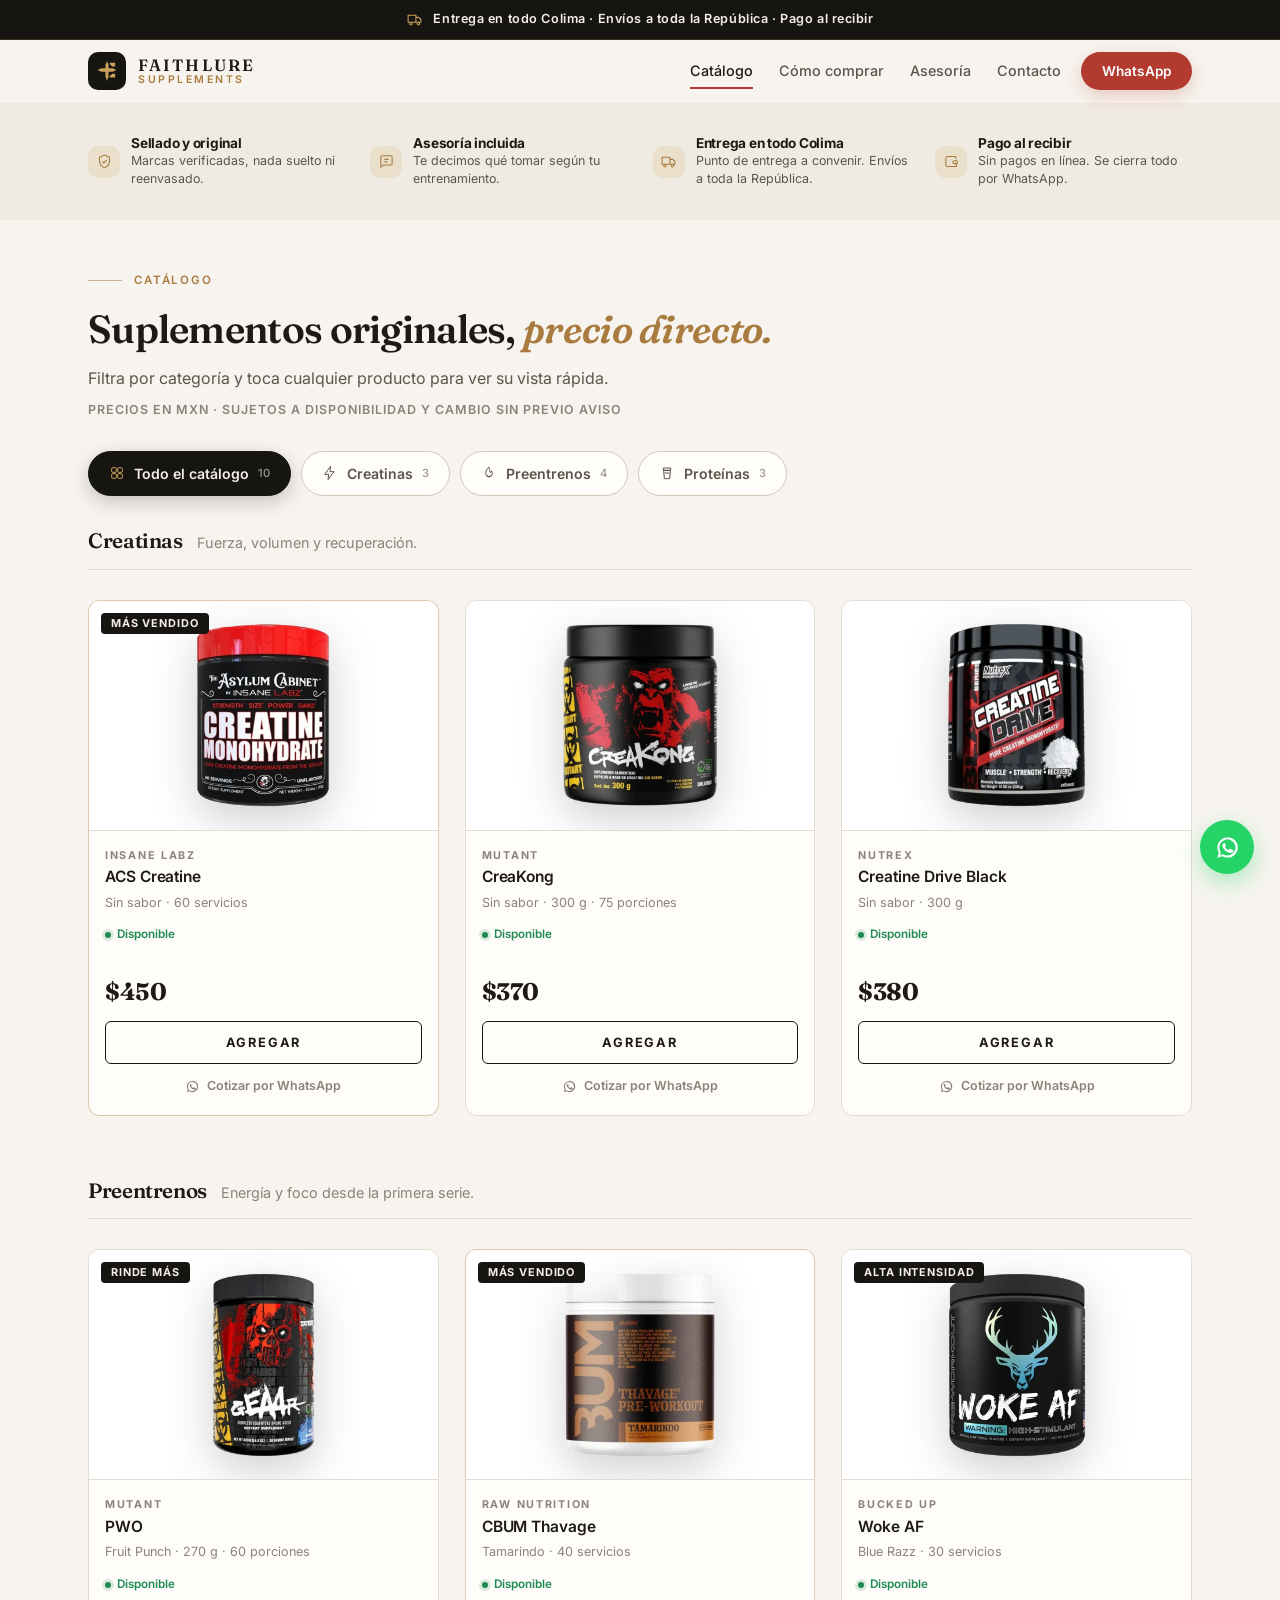
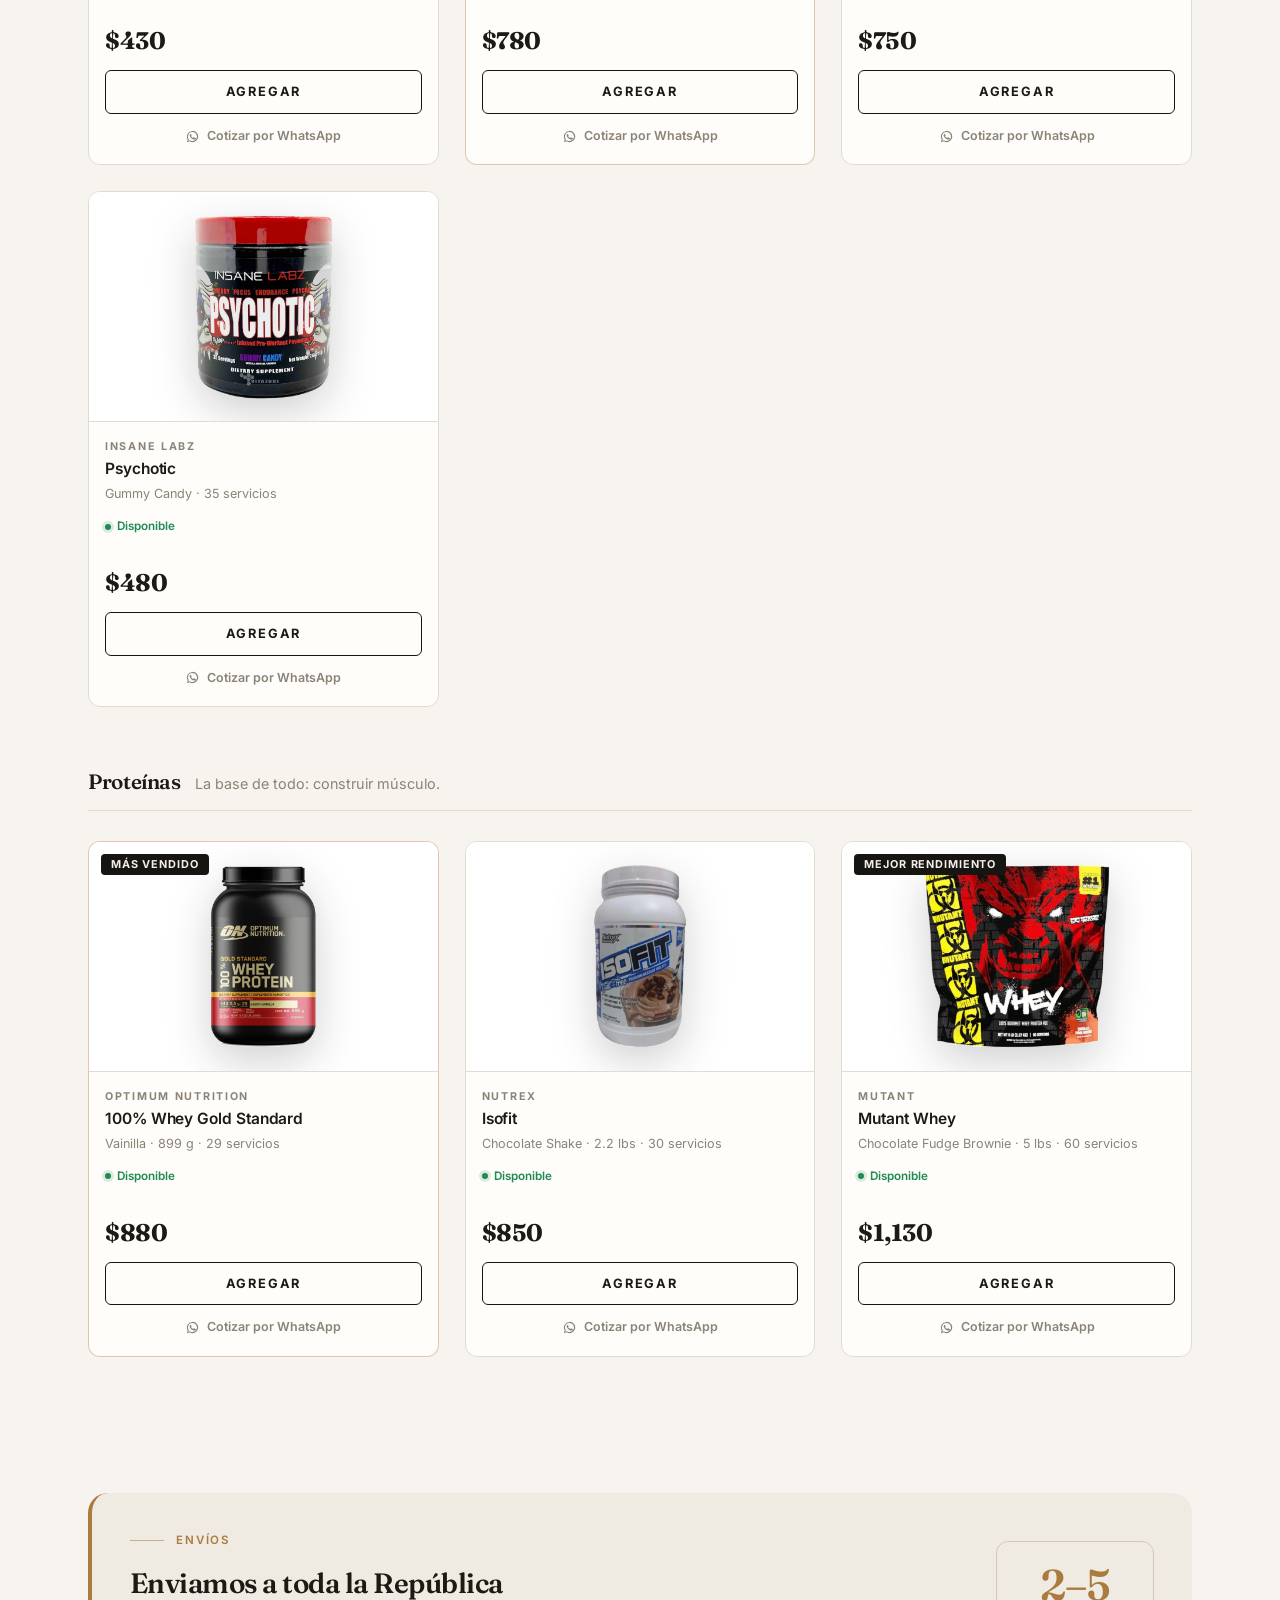
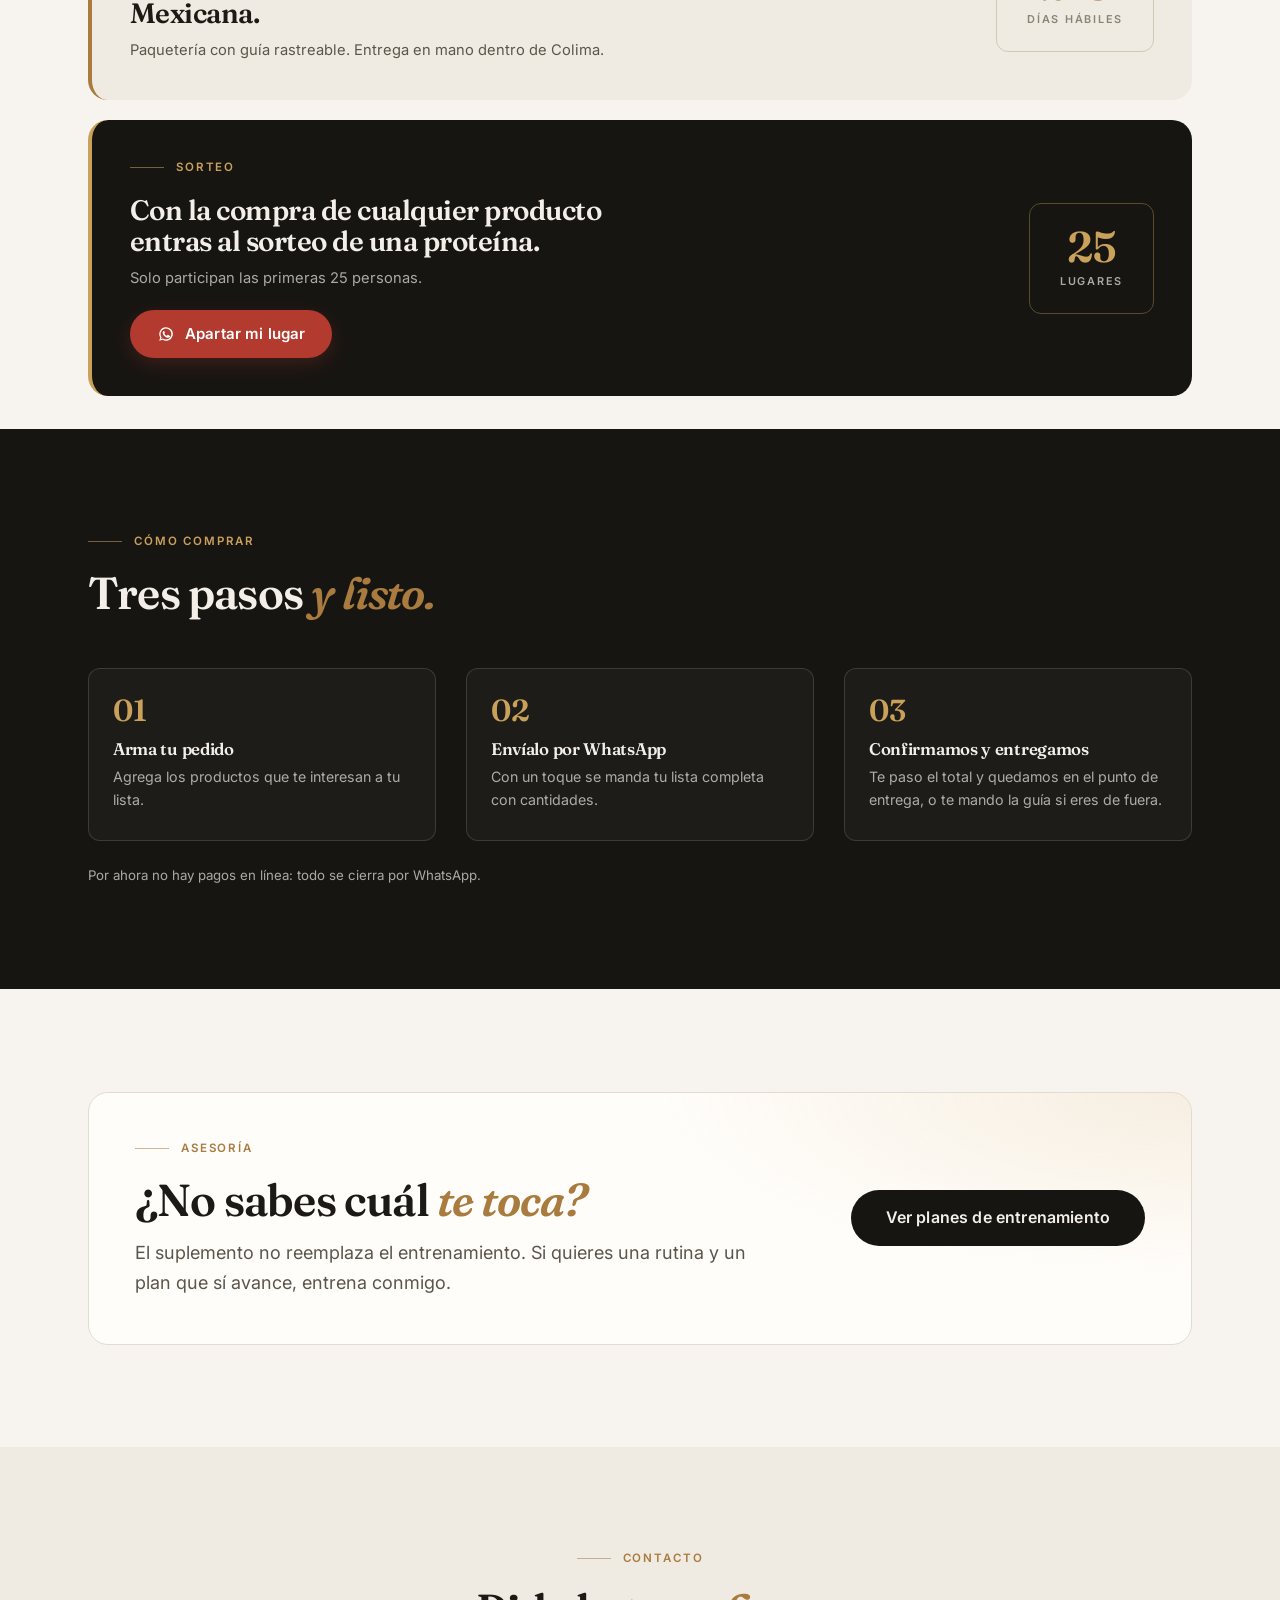
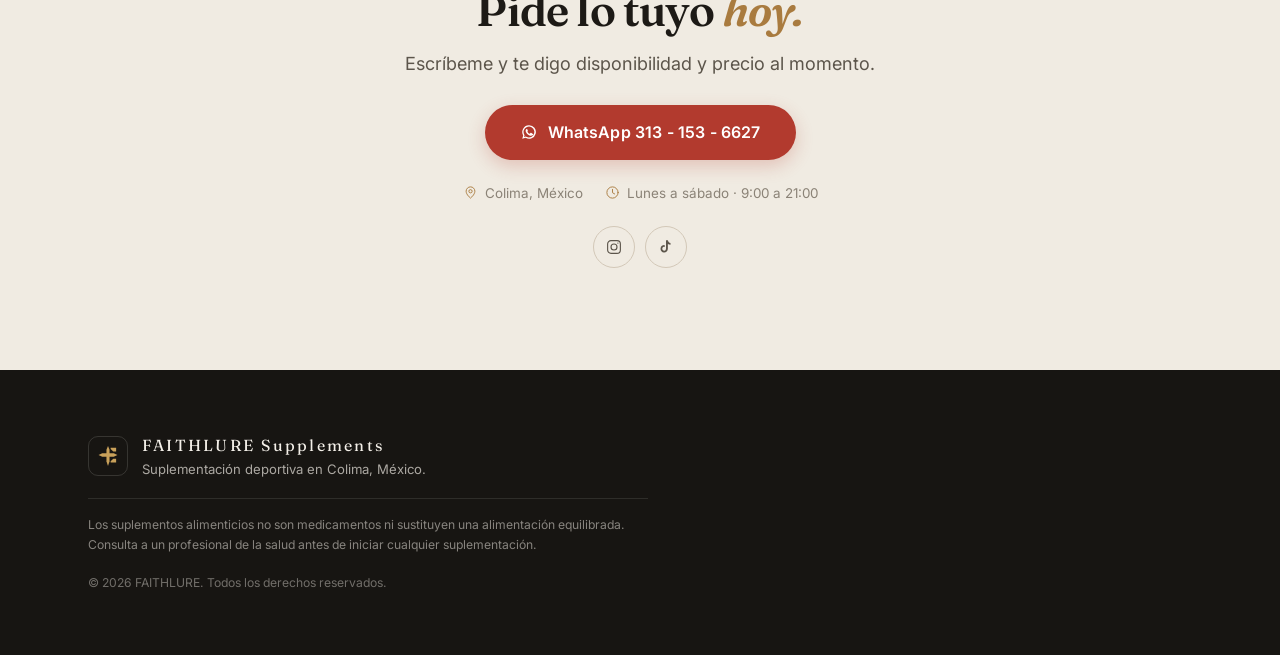
==== commit 3573e203: "Rediseño comercial: fuera el bloque principal y nueva tarjeta de producto Tres cambios pedidos sobre" ====
--- a/suplementos/index.html
+++ b/suplementos/index.html
@@ -71,34 +71,6 @@
 <main id="top">
 
   <!-- ============================================================
-       HERO
-       ============================================================ -->
-  <section class="hero">
-    <span class="hero__glow" aria-hidden="true"></span>
-    <span class="hero__grid-lines" aria-hidden="true"></span>
-
-    <div class="hero__inner">
-      <div class="hero__content reveal">
-        <p class="eyebrow"><span class="eyebrow__rule" aria-hidden="true"></span><span id="heroEyebrow"></span></p>
-        <h1 class="hero__headline" id="heroHeadline"></h1>
-        <p class="hero__sub" id="heroSub"></p>
-
-        <div class="hero__ctas">
-          <a href="#catalogo" class="btn btn--primary btn--lg btn--glow" id="heroCtaPrimary"></a>
-          <a href="#" class="btn btn--outline btn--lg" id="heroCtaSecondary"></a>
-        </div>
-
-        <ul class="hero__stats" id="heroStats"></ul>
-      </div>
-
-      <div class="hero__stage reveal reveal--delay">
-        <div class="stage" id="heroStage" aria-hidden="true"></div>
-        <p class="stage__hint" id="heroStageHint"></p>
-      </div>
-    </div>
-  </section>
-
-  <!-- ============================================================
        CONFIANZA
        ============================================================ -->
   <section class="section section--tight section--alt" aria-label="Por qué comprar aquí">
@@ -114,7 +86,7 @@
     <div class="container">
       <header class="section__head reveal">
         <p class="eyebrow"><span class="eyebrow__rule" aria-hidden="true"></span><span id="catalogEyebrow"></span></p>
-        <h2 class="section__title" id="catalogTitle"></h2>
+        <h1 class="section__title" id="catalogTitle"></h1>
         <p class="lead" id="catalogText"></p>
         <p class="catalog__pricenote" id="catalogPriceNote" hidden></p>
       </header>
--- a/suplementos/style.css
+++ b/suplementos/style.css
@@ -138,7 +138,7 @@
 }
 
 .section { padding-block: var(--section-y); position: relative; }
-.section--tight { padding-block: clamp(38px, 5vw, 62px); }
+.section--tight { padding-block: clamp(22px, 2.6vw, 34px); }
 .section--alt { background: var(--paper-warm); }
 
 .section--ink {
@@ -154,11 +154,17 @@
 .section--ink h2, .section--ink h3 { color: var(--text-onink); }
 
 .section__head { max-width: 660px; margin-bottom: clamp(32px, 4vw, 52px); }
+
+/* El catálogo es lo primero de la página: entra pronto y sin tanto aire */
+#catalogo { padding-block: clamp(30px, 4vw, 52px) var(--section-y); }
+#catalogo .section__head { max-width: 720px; margin-bottom: clamp(20px, 2.4vw, 30px); }
+#catalogo .section__title { font-size: clamp(1.7rem, 1.1rem + 2vw, 2.45rem); }
+#catalogo .lead { font-size: 1rem; }
 .section__title { font-size: var(--fs-h2); margin-bottom: 14px; }
 .section__title em { font-style: italic; color: var(--bronze); font-variation-settings: 'SOFT' 40, 'WONK' 1; }
 .lead { font-size: var(--fs-lead); max-width: 58ch; }
 .catalog__pricenote {
-  margin-top: 12px;
+  margin-top: 9px;
   font-size: 0.78rem;
   font-weight: 600;
   letter-spacing: 0.08em;
@@ -445,132 +451,10 @@
 }
 
 /* -------------------------------------------------------------------------
-   8. HERO
-   ------------------------------------------------------------------------- */
-.hero {
-  position: relative;
-  background: var(--ink);
-  color: var(--text-onink);
-  overflow: hidden;
-  padding-block: clamp(56px, 8vw, 104px) clamp(64px, 9vw, 116px);
-}
-.hero h1, .hero p { color: inherit; }
-
-.hero__glow {
-  position: absolute;
-  top: -16%; right: -6%;
-  width: min(760px, 88vw);
-  aspect-ratio: 1;
-  background: radial-gradient(circle, rgba(201, 161, 90, 0.26), rgba(178, 58, 46, 0.10) 45%, transparent 68%);
-  pointer-events: none;
-}
-.hero__grid-lines {
-  position: absolute;
-  inset: 0;
-  background-image:
-    linear-gradient(rgba(247, 244, 239, 0.045) 1px, transparent 1px),
-    linear-gradient(90deg, rgba(247, 244, 239, 0.045) 1px, transparent 1px);
-  background-size: 64px 64px;
-  mask-image: radial-gradient(90% 70% at 50% 40%, #000 20%, transparent 78%);
-  -webkit-mask-image: radial-gradient(90% 70% at 50% 40%, #000 20%, transparent 78%);
-  pointer-events: none;
-}
-
-.hero__inner {
-  position: relative;
-  z-index: 1;
-  max-width: var(--maxw);
-  margin: 0 auto;
-  padding-inline: var(--gutter);
-  display: grid;
-  grid-template-columns: 1.08fr 0.92fr;
-  gap: clamp(32px, 5vw, 64px);
-  align-items: center;
-}
-.hero .eyebrow { color: var(--gold); }
-.hero__headline {
-  font-size: var(--fs-display);
-  color: var(--text-onink);
-  margin-bottom: 20px;
-  max-width: 15ch;
-}
-.hero__headline em { font-style: italic; color: var(--gold); font-variation-settings: 'SOFT' 40, 'WONK' 1; }
-.hero__sub { font-size: var(--fs-lead); color: var(--text-onink-soft); max-width: 46ch; }
-
-.hero__ctas { display: flex; flex-wrap: wrap; gap: 12px; margin-top: 30px; }
-.hero .btn--outline { color: var(--text-onink); border-color: var(--ink-line); }
-.hero .btn--outline:hover { border-color: var(--text-onink); background: rgba(247, 244, 239, 0.07); }
-
-.hero__stats {
-  display: flex;
-  flex-wrap: wrap;
-  gap: clamp(20px, 4vw, 44px);
-  margin-top: clamp(34px, 4vw, 50px);
-  padding-top: 26px;
-  border-top: 1px solid var(--ink-line);
-}
-.hero__stats strong {
-  display: block;
-  font-family: var(--font-display);
-  font-size: 1.5rem;
-  font-weight: 600;
-  color: var(--gold);
-  line-height: 1.1;
-}
-.hero__stats span {
-  font-size: 0.78rem;
-  letter-spacing: 0.06em;
-  color: var(--text-onink-soft);
-}
-
-.hero__stage { display: grid; justify-items: center; gap: 14px; }
-.stage__hint {
-  font-size: 0.74rem;
-  letter-spacing: 0.14em;
-  text-transform: uppercase;
-  color: rgba(243, 239, 232, 0.42);
-  text-align: center;
-}
-
-@media (max-width: 900px) {
-  .hero__inner { grid-template-columns: 1fr; }
-  .hero__headline { max-width: 100%; }
-  .hero__stage { order: -1; }
-}
-
-/* -------------------------------------------------------------------------
-   9. FOTO DEL PRODUCTO
+   8. FOTO DEL PRODUCTO
    -------------------------------------------------------------------------
    Los productos se muestran con su foto real sobre un fondo de estudio.
    ------------------------------------------------------------------------- */
-
-/* Estudio del hero */
-.stage {
-  position: relative;
-  width: 100%;
-  max-width: 360px;
-  aspect-ratio: 1 / 1.05;
-  display: grid;
-  place-items: center;
-}
-.stage::before {
-  content: "";
-  position: absolute;
-  width: 82%;
-  aspect-ratio: 1;
-  border-radius: 50%;
-  background: radial-gradient(circle, rgba(201, 161, 90, 0.30), rgba(201, 161, 90, 0.06) 48%, transparent 70%);
-}
-.stage::after {
-  content: "";
-  position: absolute;
-  bottom: 14%;
-  width: 48%;
-  height: 22px;
-  border-radius: 50%;
-  background: radial-gradient(ellipse at center, rgba(0, 0, 0, 0.55), transparent 70%);
-  filter: blur(7px);
-}
 
 .shot {
   position: relative;
@@ -589,9 +473,8 @@
   filter: drop-shadow(0 14px 22px rgba(23, 21, 18, 0.20));
   transition: transform 0.4s var(--ease);
 }
-.shot--sm .shot__img { height: 172px; }
-.shot--lg .shot__img { height: 300px; filter: drop-shadow(0 20px 30px rgba(23, 21, 18, 0.24)); }
-.stage .shot--lg .shot__img { height: 296px; filter: drop-shadow(0 22px 34px rgba(0, 0, 0, 0.5)); }
+.shot--sm .shot__img { height: 186px; }
+.shot--lg .shot__img { height: 320px; filter: drop-shadow(0 20px 30px rgba(23, 21, 18, 0.24)); }
 
 @media (max-width: 760px) {
   .shot--lg .shot__img { height: 236px; }
@@ -618,23 +501,31 @@
 .trust {
   display: grid;
   grid-template-columns: repeat(4, 1fr);
-  gap: clamp(18px, 2.6vw, 34px);
-}
-.trust li { display: flex; gap: 14px; align-items: flex-start; }
+  gap: clamp(14px, 2vw, 26px);
+}
+.trust li { display: flex; gap: 11px; align-items: center; }
 .trust__icon {
-  width: 36px; height: 36px;
+  width: 32px; height: 32px;
   flex-shrink: 0;
   display: grid; place-items: center;
   border-radius: 10px;
   background: var(--gold-soft);
   color: var(--bronze);
 }
-.trust__icon svg { width: 19px; height: 19px; }
-.trust h3 { font-size: 0.98rem; margin-bottom: 3px; }
-.trust p { font-size: 0.86rem; line-height: 1.5; }
+.trust__icon svg { width: 17px; height: 17px; }
+.trust h3 { font-family: var(--font-body); font-size: 0.85rem; font-weight: 700; margin-bottom: 1px; }
+.trust p { font-size: 0.78rem; line-height: 1.4; }
 
 @media (max-width: 860px) { .trust { grid-template-columns: repeat(2, 1fr); } }
-@media (max-width: 470px) { .trust { grid-template-columns: 1fr; } }
+
+/* En celular se queda solo el titular de cada punto: ocupa la mitad */
+@media (max-width: 560px) {
+  .trust { gap: 12px 10px; }
+  .trust p { display: none; }
+  .trust h3 { font-size: 0.79rem; line-height: 1.25; }
+  .trust__icon { width: 28px; height: 28px; border-radius: 8px; }
+  .trust__icon svg { width: 15px; height: 15px; }
+}
 
 /* -------------------------------------------------------------------------
    11. FILTROS DE CATEGORÍA
@@ -643,7 +534,7 @@
   display: flex;
   flex-wrap: wrap;
   gap: 10px;
-  margin-bottom: clamp(28px, 3.6vw, 44px);
+  margin-bottom: clamp(22px, 2.8vw, 34px);
 }
 .filter {
   display: inline-flex;
@@ -698,161 +589,191 @@
   gap: clamp(18px, 2.4vw, 26px);
 }
 
-/* --- Tarjeta de producto ------------------------------------------------ */
+/* --- Tarjeta de producto -------------------------------------------------
+   Estructura de tienda: foto grande sobre fondo claro, datos cortos y un
+   botón ancho de "Agregar". Lo demás vive en la vista rápida.
+   ------------------------------------------------------------------------- */
 .card {
   position: relative;
   display: flex;
   flex-direction: column;
   background: var(--paper-card);
   border: 1px solid var(--line);
-  border-radius: var(--r-lg);
+  border-radius: var(--r-md);
   overflow: hidden;
-  transition: transform 0.3s var(--ease), box-shadow 0.3s var(--ease), border-color 0.3s var(--ease);
+  transition: transform 0.25s var(--ease), box-shadow 0.25s var(--ease), border-color 0.25s var(--ease);
 }
 .card:hover {
-  transform: translateY(-6px);
+  transform: translateY(-4px);
   box-shadow: var(--shadow-md);
   border-color: var(--line-strong);
 }
-.card--featured { border-color: rgba(169, 123, 63, 0.42); }
-.card--featured::before {
-  content: "";
+.card--featured { border-color: rgba(169, 123, 63, 0.4); }
+
+/* Distintivos de la esquina */
+.card__flags {
   position: absolute;
-  inset-inline: 0;
-  top: 0;
-  height: 3px;
-  background: linear-gradient(90deg, var(--clay), var(--gold));
+  top: 12px;
+  left: 12px;
   z-index: 3;
-}
-
-.card__badge {
-  position: absolute;
-  top: 14px; left: 14px;
-  z-index: 3;
-}
-
-/* Escenario 3D dentro de la tarjeta */
+  display: flex;
+  flex-direction: column;
+  align-items: flex-start;
+  gap: 6px;
+  pointer-events: none;
+}
+.flag {
+  display: inline-flex;
+  align-items: center;
+  padding: 5px 10px;
+  border-radius: 4px;
+  font-size: 0.68rem;
+  font-weight: 700;
+  letter-spacing: 0.08em;
+  text-transform: uppercase;
+  line-height: 1;
+}
+.flag--off { background: var(--clay); color: #fff; }
+.flag--tag { background: var(--ink); color: var(--text-onink); }
+
+/* Foto: abre la vista rápida */
 .card__stage {
   position: relative;
   overflow: hidden;
-  height: 210px;
+  height: 230px;
   display: grid;
   place-items: center;
-  background:
-    radial-gradient(64% 52% at 50% 38%, #ffffff, transparent 72%),
-    linear-gradient(180deg, var(--paper-card), var(--paper-warm));
+  background: #fff;
   border: 0;
+  border-bottom: 1px solid var(--line);
   padding: 0;
   width: 100%;
   cursor: pointer;
   font: inherit;
 }
-.card__stage::after {
-  content: "";
+.card:hover .card__stage .shot__img { transform: scale(1.06) translateY(-3px); }
+
+.card__quick {
   position: absolute;
-  bottom: 20px;
-  width: 46%;
-  height: 16px;
-  border-radius: 50%;
-  background: radial-gradient(ellipse at center, rgba(23, 21, 18, 0.30), transparent 70%);
-  filter: blur(4px);
-}
-.card:hover .card__stage .shot__img { transform: scale(1.07) translateY(-3px); }
-
-.card__zoom {
-  position: absolute;
-  right: 12px; bottom: 12px;
-  width: 32px; height: 32px;
-  display: grid; place-items: center;
-  border-radius: 50%;
-  background: rgba(255, 253, 250, 0.9);
-  border: 1px solid var(--line);
-  color: var(--text-soft);
-  opacity: 0;
-  transform: translateY(6px);
-  transition: opacity 0.25s var(--ease), transform 0.25s var(--ease);
-}
-.card__zoom svg { width: 15px; height: 15px; }
-.card:hover .card__zoom, .card__stage:focus-visible .card__zoom { opacity: 1; transform: none; }
-
-.card__body { padding: 20px 20px 22px; display: flex; flex-direction: column; flex: 1; gap: 4px; }
+  inset-inline: 0;
+  bottom: 0;
+  padding: 9px;
+  background: rgba(23, 21, 18, 0.88);
+  color: var(--text-onink);
+  font-size: 0.72rem;
+  font-weight: 600;
+  letter-spacing: 0.14em;
+  text-transform: uppercase;
+  text-align: center;
+  transform: translateY(100%);
+  transition: transform 0.25s var(--ease);
+}
+.card:hover .card__quick, .card__stage:focus-visible .card__quick { transform: none; }
+
+.card__body {
+  padding: 16px 16px 18px;
+  display: flex;
+  flex-direction: column;
+  flex: 1;
+  gap: 3px;
+}
 .card__brand {
-  font-size: 0.68rem;
+  font-size: 0.67rem;
   font-weight: 700;
   letter-spacing: 0.16em;
   text-transform: uppercase;
-  color: var(--bronze);
-}
-.card__name { font-size: 1.06rem; line-height: 1.2; }
-.card__meta {
-  font-size: 0.8rem;
   color: var(--text-mute);
-  display: flex;
-  flex-wrap: wrap;
-  gap: 6px;
-  margin-top: 4px;
-}
-.card__meta span::after { content: " ·"; }
-.card__meta span:last-child::after { content: ""; }
-.card__short { font-size: 0.87rem; line-height: 1.55; margin-top: 10px; }
-
-/* --- Precio resaltado --------------------------------------------------- */
+}
+.card__name {
+  font-family: var(--font-body);
+  font-size: 0.97rem;
+  font-weight: 600;
+  line-height: 1.3;
+  letter-spacing: -0.005em;
+}
+.card__meta { font-size: 0.79rem; color: var(--text-mute); margin-top: 2px; }
+
+/* --- Precio ------------------------------------------------------------- */
 .price {
   margin-top: auto;
-  padding-top: 18px;
-  min-height: 74px;           /* espacio reservado aunque no haya precio */
+  padding-top: 14px;
+  min-height: 56px;          /* el hueco se reserva aunque no haya precio */
   display: flex;
   flex-direction: column;
   justify-content: flex-end;
 }
-.price__value {
+.price__row { display: flex; align-items: baseline; gap: 9px; flex-wrap: wrap; }
+.price__now {
   font-family: var(--font-display);
-  font-size: 1.62rem;
+  font-size: 1.5rem;
   font-weight: 700;
-  line-height: 1.05;
+  line-height: 1;
+  letter-spacing: -0.02em;
   color: var(--text);
-  letter-spacing: -0.02em;
-  position: relative;
+}
+.price__now--off { color: var(--clay); }
+.price__was {
+  font-size: 0.92rem;
+  font-weight: 500;
+  color: var(--text-mute);
+  text-decoration: line-through;
+}
+.price__note { font-size: 0.72rem; color: var(--text-mute); margin-top: 7px; }
+.price--soon .price__soon {
   display: inline-block;
   width: fit-content;
-}
-.price__value::after {
-  content: "";
-  position: absolute;
-  left: 0; right: 0; bottom: -4px;
-  height: 6px;
-  background: linear-gradient(90deg, rgba(201, 161, 90, 0.55), rgba(201, 161, 90, 0));
-  border-radius: 3px;
-}
-.price__note { font-size: 0.75rem; color: var(--text-mute); margin-top: 9px; }
-.price--soon .price__value {
-  font-family: var(--font-body);
-  font-size: 0.98rem;
+  font-size: 0.93rem;
   font-weight: 600;
   color: var(--bronze);
-  padding: 7px 14px;
+  padding: 6px 13px;
   border-radius: var(--r-pill);
   background: var(--gold-soft);
   border: 1px dashed rgba(169, 123, 63, 0.42);
 }
-.price--soon .price__value::after { display: none; }
-
-.card__actions { display: flex; gap: 8px; margin-top: 18px; }
-.card__actions .btn { flex: 1; padding-inline: 14px; font-size: 0.85rem; }
-.card__actions .btn--icon { flex: 0 0 auto; width: 46px; padding: 0; }
+
+/* --- Botón ancho de agregar --------------------------------------------- */
+.btn--add {
+  width: 100%;
+  margin-top: 14px;
+  padding: 13px 18px;
+  border-radius: var(--r-sm);
+  background: transparent;
+  border: 1.5px solid var(--ink);
+  color: var(--text);
+  font-size: 0.8rem;
+  font-weight: 700;
+  letter-spacing: 0.14em;
+  text-transform: uppercase;
+  box-shadow: none;
+}
+.btn--add:hover { background: var(--ink); color: var(--text-onink); transform: none; }
+
+.card__wa {
+  display: inline-flex;
+  align-items: center;
+  justify-content: center;
+  gap: 7px;
+  margin-top: 9px;
+  font-size: 0.78rem;
+  font-weight: 600;
+  color: var(--text-mute);
+  transition: color 0.2s var(--ease);
+}
+.card__wa svg { width: 15px; height: 15px; }
+.card__wa:hover { color: var(--green); }
 
 .stock {
   display: inline-flex;
   align-items: center;
   gap: 6px;
-  font-size: 0.74rem;
+  font-size: 0.73rem;
   font-weight: 600;
   color: var(--green);
-  margin-top: 12px;
+  margin-top: 9px;
 }
 .stock::before {
   content: "";
-  width: 7px; height: 7px;
+  width: 6px; height: 6px;
   border-radius: 50%;
   background: currentColor;
   box-shadow: 0 0 0 3px rgba(31, 138, 83, 0.16);
@@ -860,14 +781,10 @@
 .stock--order { color: var(--bronze); }
 .stock--order::before { box-shadow: 0 0 0 3px var(--gold-soft); }
 
-.catalog__empty {
-  padding: 40px 0;
-  text-align: center;
-  color: var(--text-mute);
-}
-
-/* -------------------------------------------------------------------------
-   13. FICHA DEL PRODUCTO (modal)
+.catalog__empty { padding: 40px 0; text-align: center; color: var(--text-mute); }
+
+/* -------------------------------------------------------------------------
+   13. VISTA RÁPIDA DEL PRODUCTO (modal)
    ------------------------------------------------------------------------- */
 .modal { position: fixed; inset: 0; z-index: 200; }
 .modal[hidden] { display: none; }
@@ -881,13 +798,13 @@
 }
 .modal__dialog {
   position: relative;
-  max-width: 880px;
+  max-width: 900px;
   width: calc(100% - 2 * var(--gutter));
   max-height: 88vh;
   overflow-y: auto;
   margin: max(6vh, 24px) auto;
   background: var(--paper-card);
-  border-radius: var(--r-lg);
+  border-radius: var(--r-md);
   box-shadow: var(--shadow-lg);
   animation: pop-in 0.32s var(--ease);
 }
@@ -910,48 +827,108 @@
 .modal__close:hover, .cart__close:hover { background: var(--ink); color: var(--text-onink); border-color: var(--ink); }
 .modal__close svg, .cart__close svg { width: 16px; height: 16px; }
 
-.detail { display: grid; grid-template-columns: 0.95fr 1.05fr; }
-.detail__stage {
+.quick { display: grid; grid-template-columns: 0.92fr 1.08fr; }
+
+.quick__media {
   position: relative;
   display: grid;
   place-items: center;
   padding: 34px 24px;
-  background:
-    radial-gradient(58% 46% at 50% 36%, #ffffff, transparent 74%),
-    linear-gradient(170deg, var(--paper-card) 20%, var(--paper-warm));
-  border-radius: var(--r-lg) 0 0 var(--r-lg);
-}
-.detail__stage::before {
-  content: "";
-  position: absolute;
-  bottom: 15%;
-  width: 46%;
-  height: 22px;
-  border-radius: 50%;
-  background: radial-gradient(ellipse at center, rgba(23, 21, 18, 0.34), transparent 72%);
-  filter: blur(6px);
-}
-.detail__body { padding: clamp(26px, 3.2vw, 40px); display: flex; flex-direction: column; }
-.detail__brand {
+  background: #fff;
+  border-right: 1px solid var(--line);
+  border-radius: var(--r-md) 0 0 var(--r-md);
+}
+.quick__flag { position: absolute; top: 16px; left: 16px; }
+
+.quick__body { padding: clamp(24px, 3vw, 38px); display: flex; flex-direction: column; }
+.quick__brand {
   font-size: 0.7rem;
   font-weight: 700;
   letter-spacing: 0.18em;
   text-transform: uppercase;
-  color: var(--bronze);
-  margin-bottom: 6px;
-}
-.detail__name { font-size: clamp(1.5rem, 1.1rem + 1.4vw, 2.05rem); margin-bottom: 10px; }
-.detail__short { font-size: 0.98rem; margin-bottom: 20px; }
-.detail__list { display: grid; gap: 10px; margin-bottom: 22px; }
-.detail__list li { display: flex; gap: 10px; font-size: 0.9rem; color: var(--text-soft); }
-.detail__list svg { width: 16px; height: 16px; color: var(--green); flex-shrink: 0; margin-top: 4px; }
-.detail__price { border-top: 1px solid var(--line); padding-top: 18px; }
-.detail__actions { display: flex; flex-wrap: wrap; gap: 10px; margin-top: 20px; }
-.detail__actions .btn { flex: 1 1 160px; }
+  color: var(--text-mute);
+  margin-bottom: 7px;
+}
+.quick__name {
+  font-family: var(--font-body);
+  font-size: clamp(1.3rem, 1.05rem + 1vw, 1.72rem);
+  font-weight: 700;
+  line-height: 1.18;
+  letter-spacing: -0.015em;
+  text-transform: uppercase;
+}
+.quick__meta { font-size: 0.85rem; color: var(--text-mute); margin-top: 7px; }
+
+.quick__price .price { min-height: 0; padding-top: 16px; margin-top: 0; }
+.quick__price .price__now { font-size: clamp(1.7rem, 1.3rem + 1.4vw, 2.2rem); }
+.quick__price .price__was { font-size: 1.05rem; }
+
+.quick__shipnote {
+  font-size: 0.79rem;
+  color: var(--text-mute);
+  margin-top: 4px;
+  padding-bottom: 16px;
+  border-bottom: 1px solid var(--line);
+}
+.quick__short { font-size: 0.93rem; margin-top: 16px; }
+.quick__list { display: grid; gap: 9px; margin-top: 14px; }
+.quick__list li { display: flex; gap: 10px; font-size: 0.88rem; color: var(--text-soft); }
+.quick__list svg { width: 16px; height: 16px; color: var(--green); flex-shrink: 0; margin-top: 3px; }
+
+/* Selector de cantidad */
+.quick__qty {
+  display: flex;
+  align-items: center;
+  gap: 16px;
+  margin-top: 20px;
+  padding-top: 18px;
+  border-top: 1px solid var(--line);
+}
+.quick__qtylabel { font-size: 0.85rem; font-weight: 600; }
+
+.qty { display: inline-flex; align-items: center; gap: 4px; }
+.qty button {
+  width: 34px; height: 34px;
+  border-radius: var(--r-sm);
+  border: 1px solid var(--line-strong);
+  background: var(--paper-card);
+  color: var(--text-soft);
+  cursor: pointer;
+  display: grid; place-items: center;
+  line-height: 1;
+  transition: all 0.18s var(--ease);
+}
+.qty button svg { width: 15px; height: 15px; }
+.qty button:hover { border-color: var(--ink); color: var(--text); }
+.qty span { min-width: 34px; text-align: center; font-size: 1rem; font-weight: 700; }
+
+.quick__actions { display: grid; gap: 9px; margin-top: 18px; }
+.btn--wa {
+  background: transparent;
+  border-color: var(--line-strong);
+  color: var(--text);
+  box-shadow: none;
+}
+.btn--wa svg { color: var(--green); }
+.btn--wa:hover { border-color: var(--green); color: var(--green); background: rgba(31, 138, 83, 0.06); }
+
+.quick__legal {
+  margin-top: 18px;
+  padding-top: 14px;
+  border-top: 1px solid var(--line);
+  font-size: 0.72rem;
+  line-height: 1.5;
+  color: var(--text-mute);
+}
 
 @media (max-width: 760px) {
-  .detail { grid-template-columns: 1fr; }
-  .detail__stage { border-radius: var(--r-lg) var(--r-lg) 0 0; padding: 30px 24px; }
+  .quick { grid-template-columns: 1fr; }
+  .quick__media {
+    border-right: 0;
+    border-bottom: 1px solid var(--line);
+    border-radius: var(--r-md) var(--r-md) 0 0;
+    padding: 28px 20px;
+  }
 }
 
 /* -------------------------------------------------------------------------
@@ -1324,8 +1301,8 @@
 }
 
 @media print {
-  .announce, .nav, .fabs, .cart, .modal, .toast, .card__zoom, .card__actions { display: none !important; }
+  .announce, .nav, .fabs, .cart, .modal, .toast, .card__quick, .btn--add, .card__wa { display: none !important; }
   body { background: #fff; }
-  .hero, .section--ink, .footer { background: #fff !important; color: #000 !important; }
+  .section--ink, .band--ink, .footer { background: #fff !important; color: #000 !important; }
   .card { break-inside: avoid; border-color: #ccc; }
 }
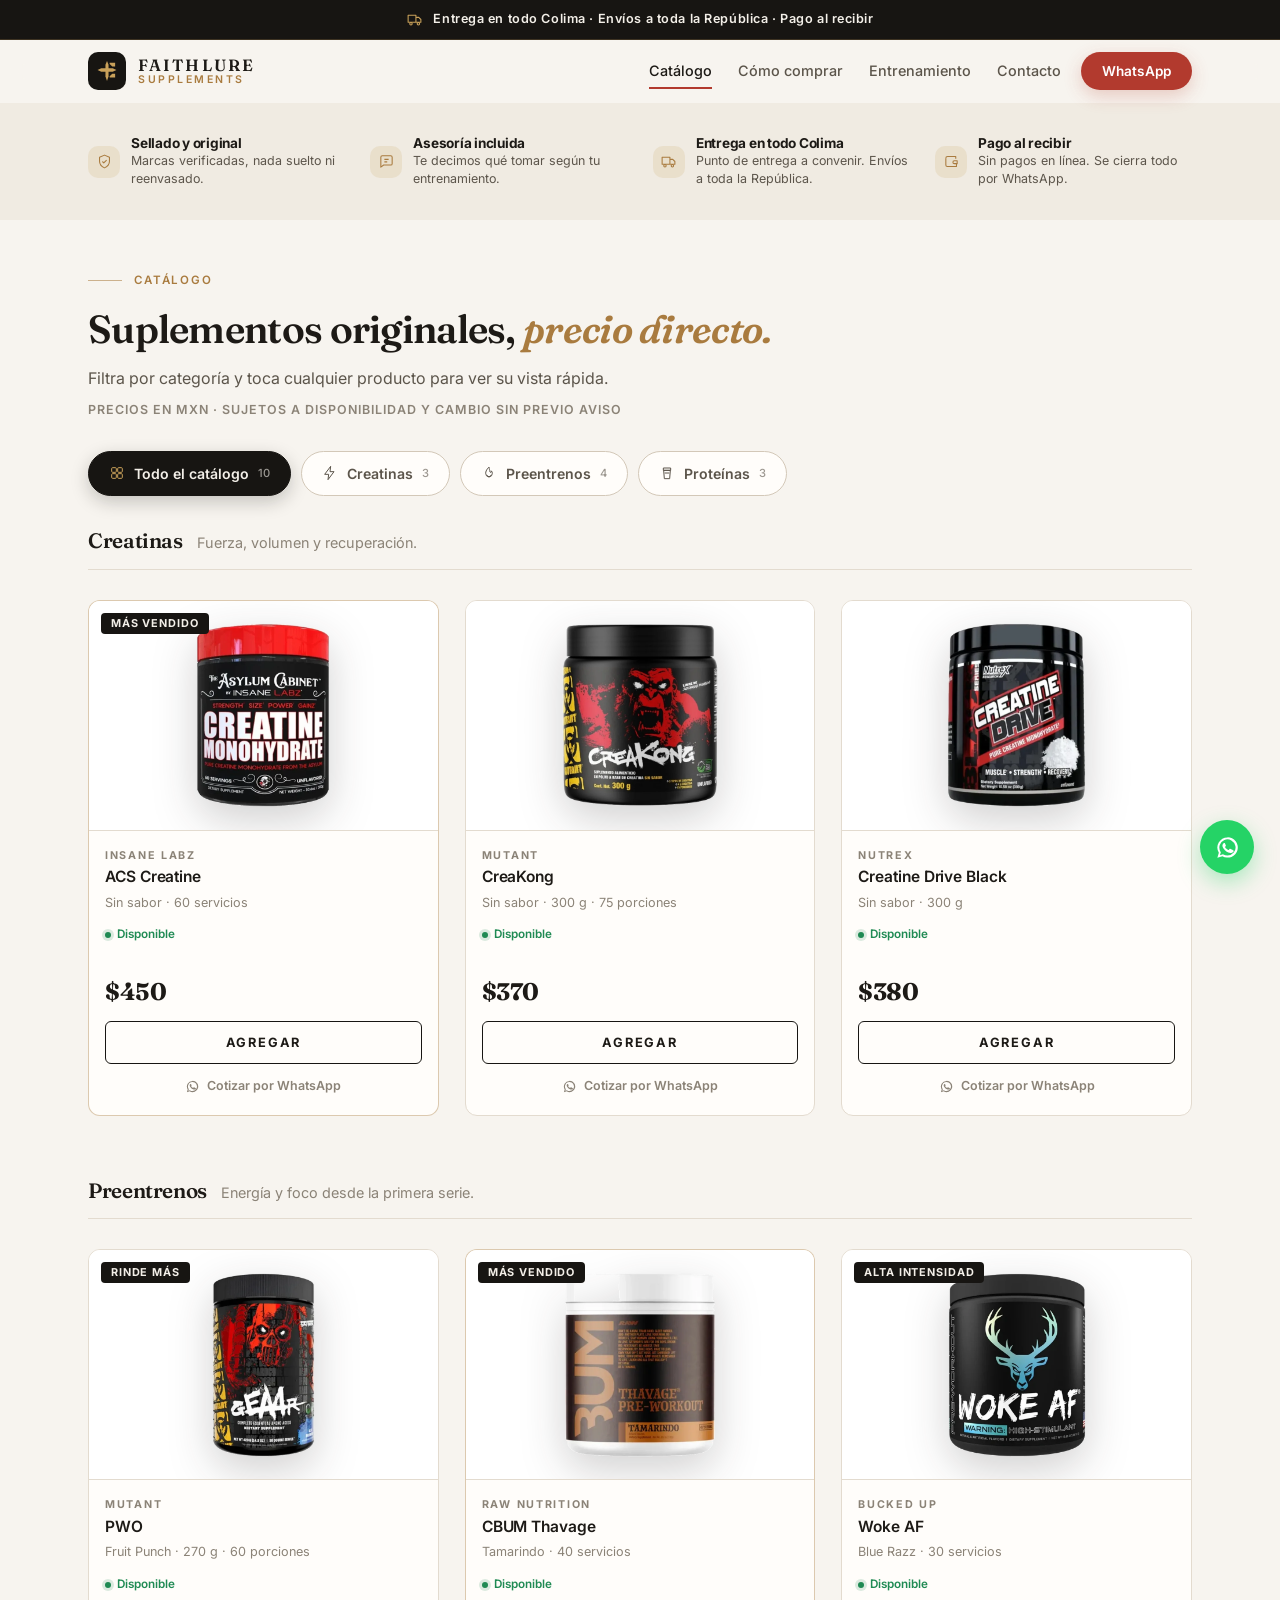
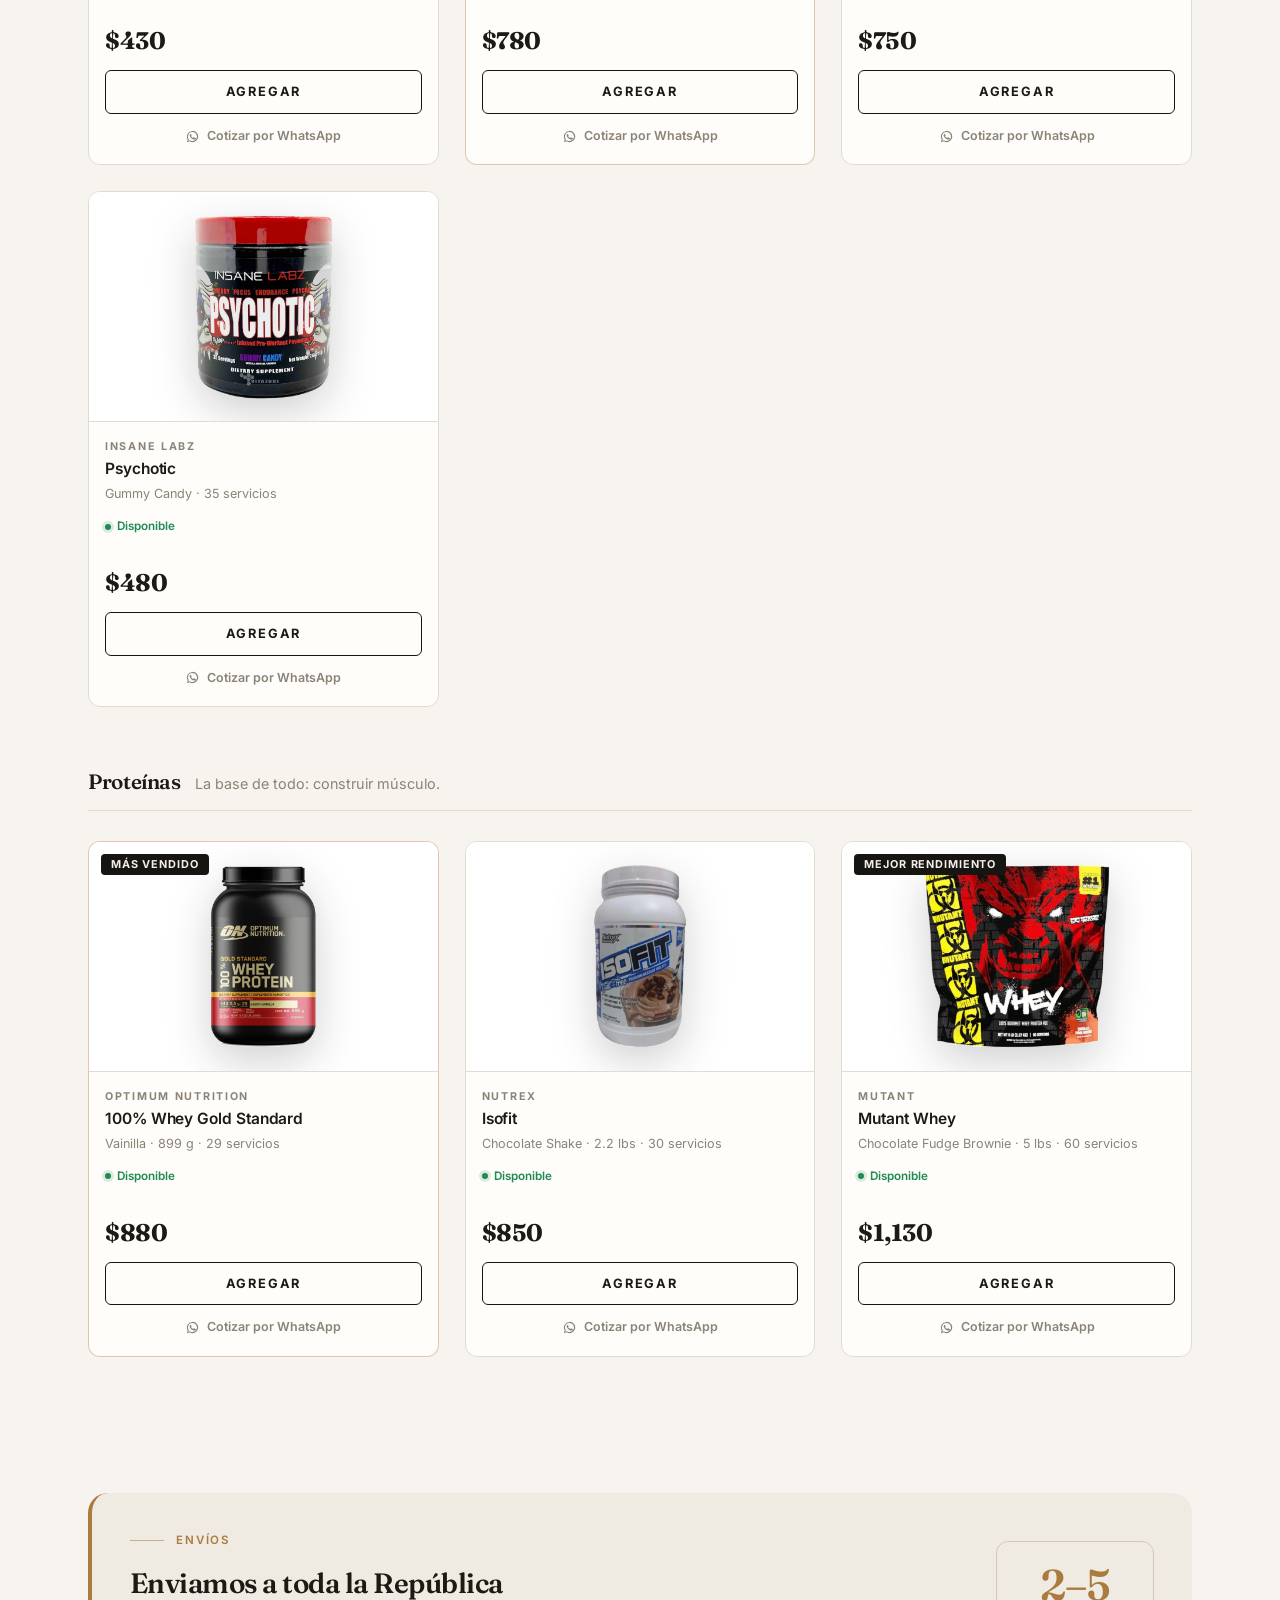
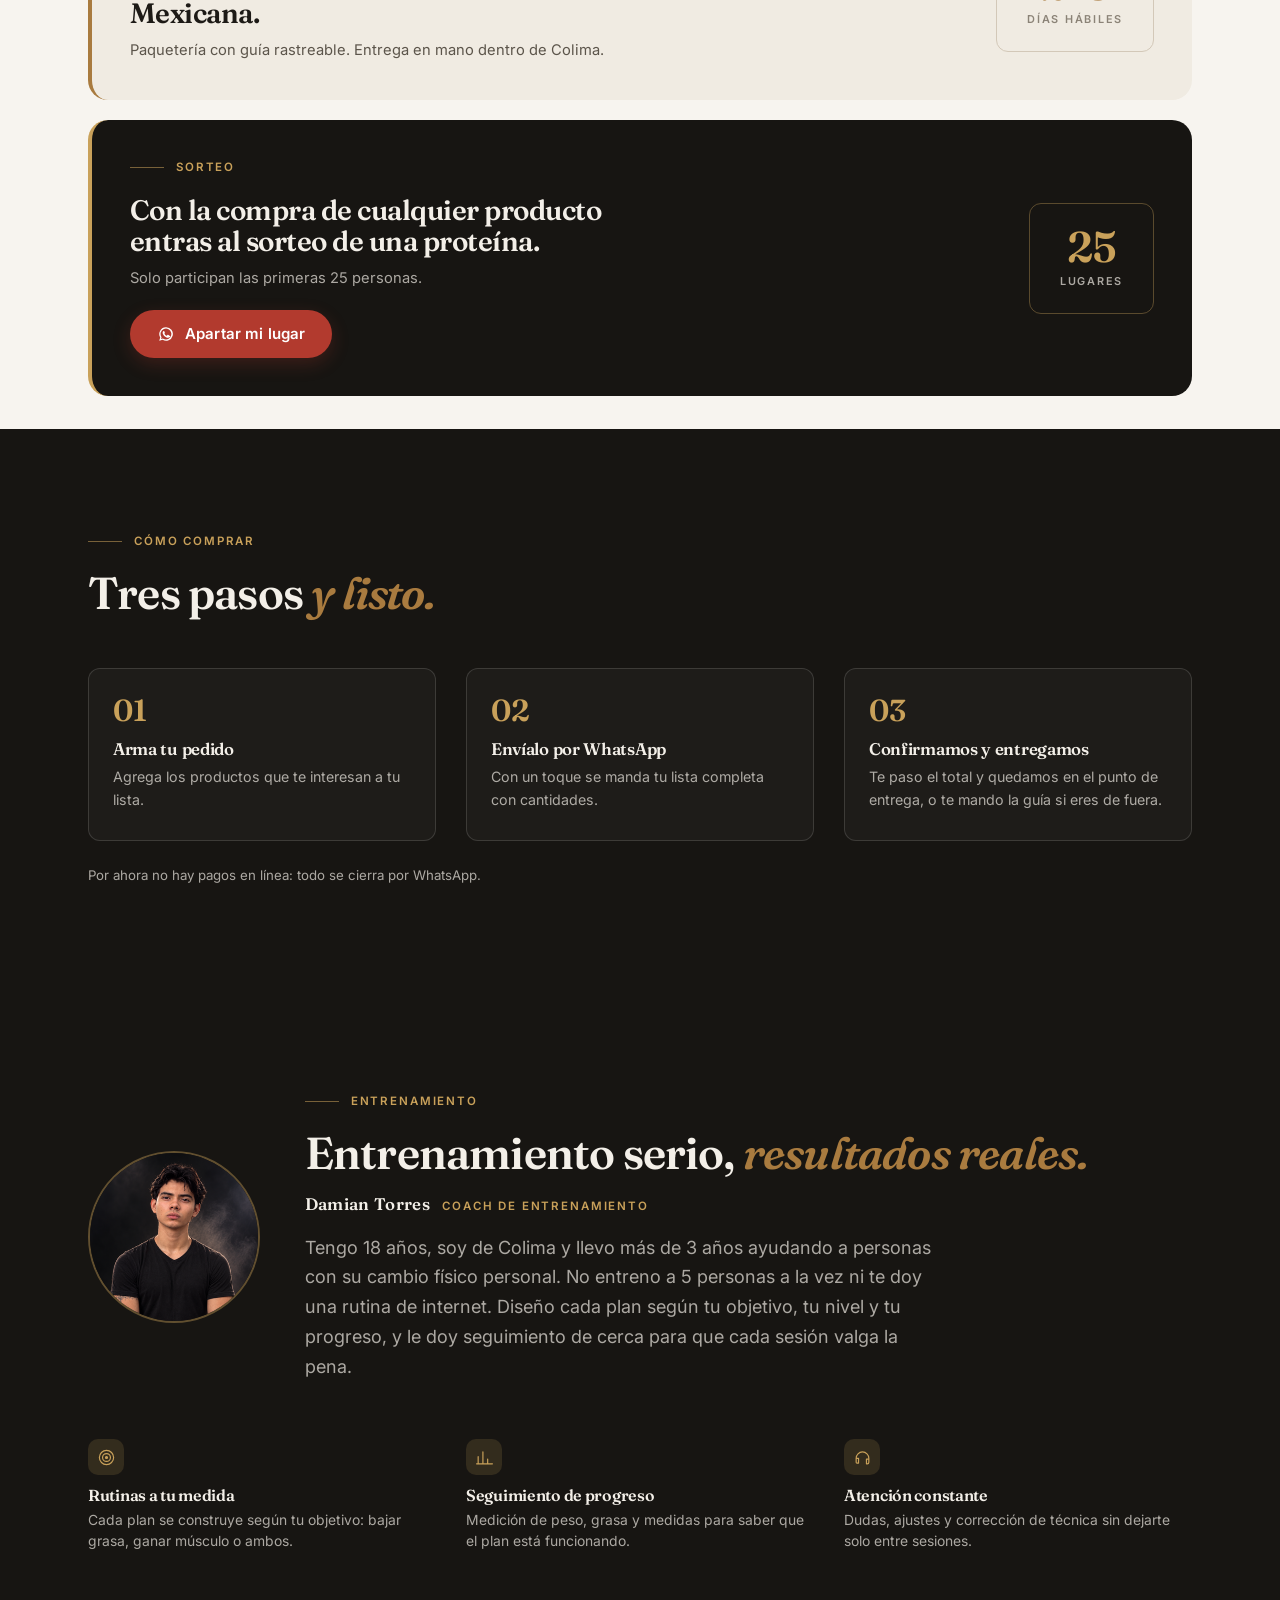
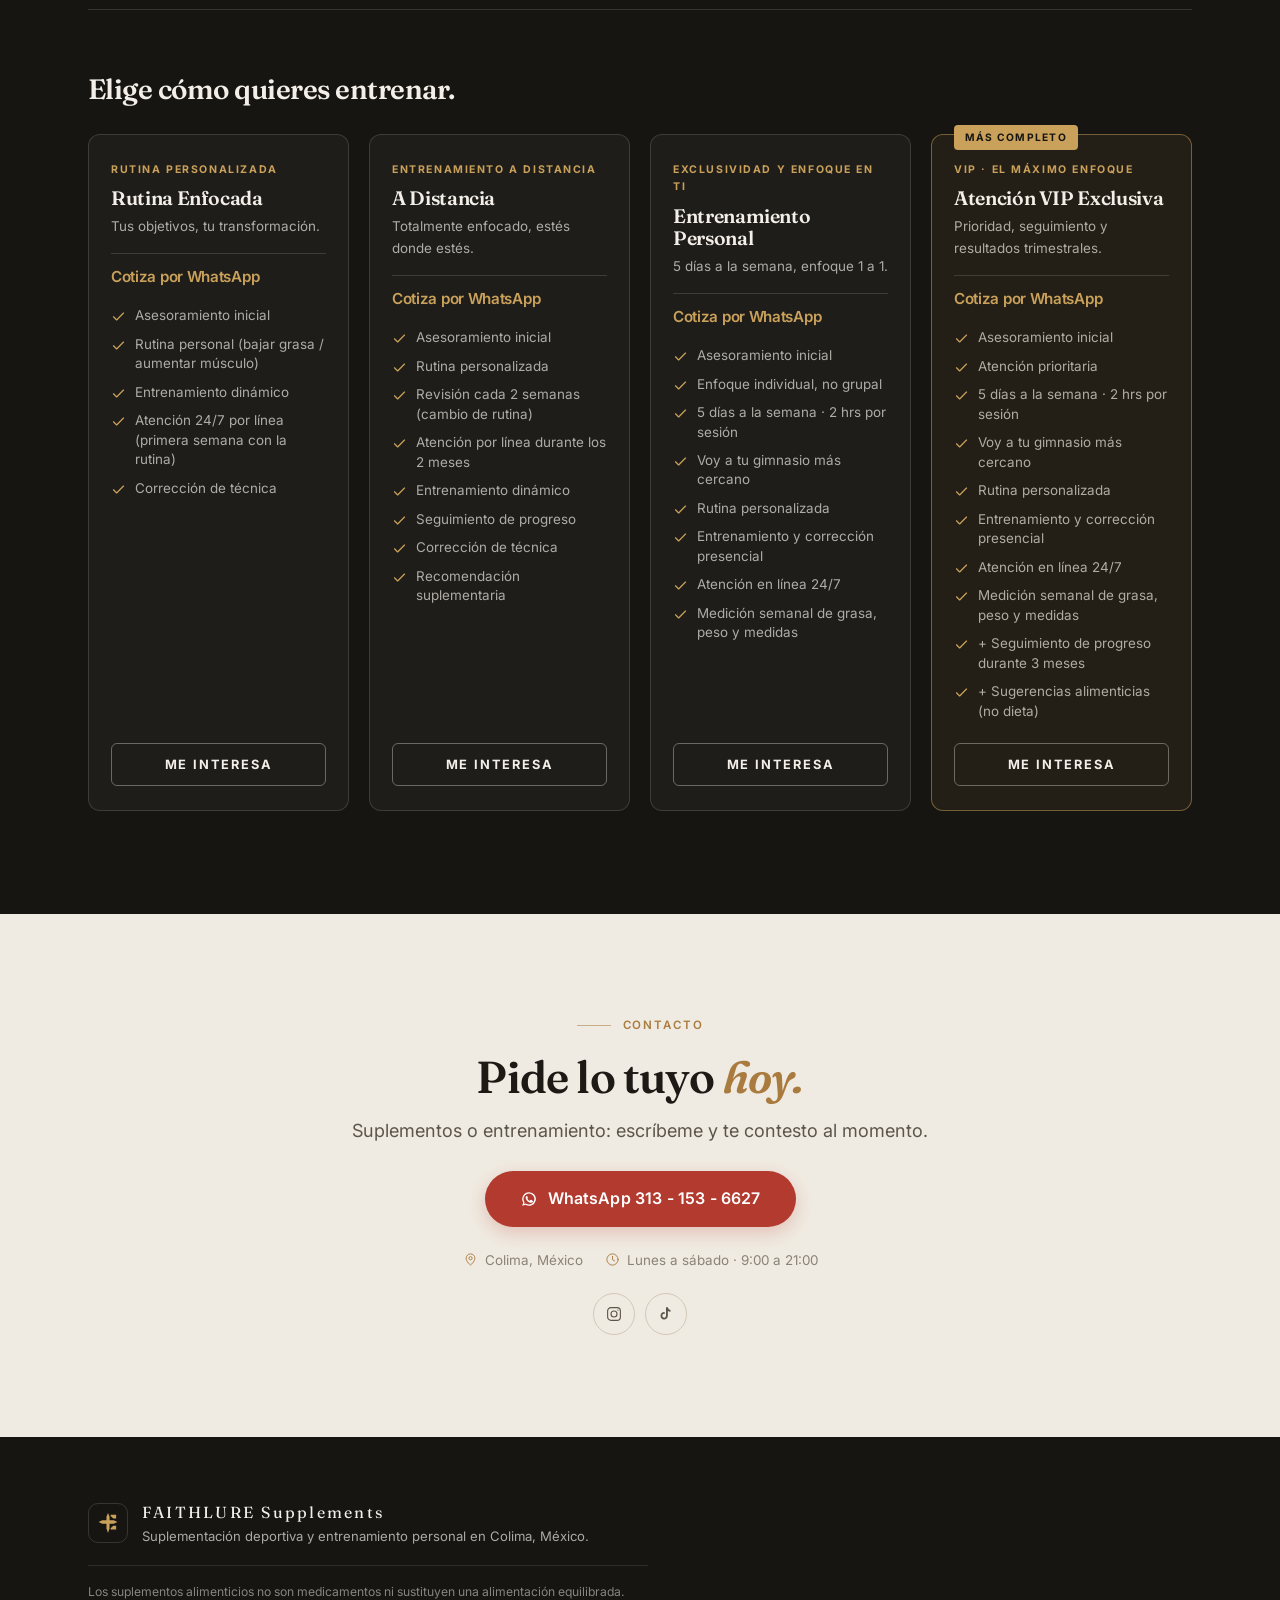
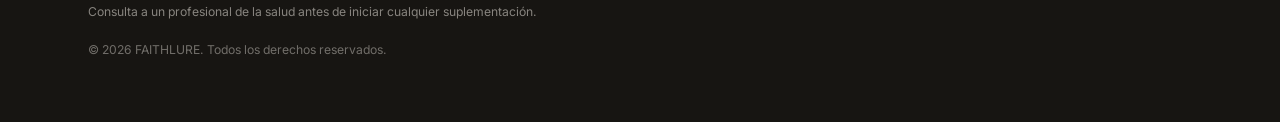
==== commit dbd3be29: "Unir tienda y entrenamiento en una sola página La venta de suplementos queda como apartado principal" ====
--- a/suplementos/index.html
+++ b/suplementos/index.html
@@ -3,13 +3,13 @@
 <head>
 <meta charset="UTF-8">
 <meta name="viewport" content="width=device-width, initial-scale=1.0">
-<title>FaithLure Supplements — Suplementos deportivos en Colima</title>
-<meta name="description" content="Creatinas, preentrenos y proteínas originales en Colima, México. Cotiza y compra por WhatsApp con asesoría incluida.">
+<title>FaithLure Supplements — Suplementos y entrenamiento en Colima</title>
+<meta name="description" content="Creatinas, preentrenos y proteínas originales en Colima, México, y entrenamiento personal con Damian Torres. Pide por WhatsApp.">
 <meta name="theme-color" content="#171512">
 
 <meta property="og:type" content="website">
 <meta property="og:title" content="FaithLure Supplements">
-<meta property="og:description" content="Creatinas, preentrenos y proteínas originales en Colima, México. Cotiza y compra por WhatsApp.">
+<meta property="og:description" content="Suplementos originales y entrenamiento personal en Colima, México. Pide por WhatsApp.">
 <meta property="og:image" content="img/faithlure-mark.svg">
 
 <link rel="icon" href="img/faithlure-mark.svg">
@@ -56,7 +56,7 @@
     <nav class="nav__links" id="navLinks" aria-label="Navegación principal">
       <a href="#catalogo">Catálogo</a>
       <a href="#como-comprar">Cómo comprar</a>
-      <a href="#asesoria">Asesoría</a>
+      <a href="#entrenamiento">Entrenamiento</a>
       <a href="#contacto">Contacto</a>
     </nav>
 
@@ -121,20 +121,27 @@
   </section>
 
   <!-- ============================================================
-       ASESORÍA / COACH
-       ============================================================ -->
-  <section class="section" id="asesoria">
-    <div class="container">
+       ENTRENAMIENTO
+       ============================================================ -->
+  <section class="section section--ink" id="entrenamiento" hidden>
+    <div class="container">
+
       <div class="coach reveal">
-        <div class="coach__text">
-          <p class="eyebrow"><span class="eyebrow__rule" aria-hidden="true"></span><span id="coachEyebrow"></span></p>
-          <h2 class="section__title" id="coachTitle"></h2>
-          <p class="lead" id="coachText"></p>
-        </div>
-        <div class="coach__action">
-          <a href="#" class="btn btn--ink btn--lg" id="coachCta" target="_blank" rel="noopener"></a>
+        <figure class="coach__photo">
+          <img id="coachPhoto" alt="" loading="lazy">
+        </figure>
+        <div class="coach__intro">
+          <p class="eyebrow"><span class="eyebrow__rule" aria-hidden="true"></span><span id="trainingEyebrow"></span></p>
+          <h2 class="section__title" id="trainingTitle"></h2>
+          <p class="coach__who"><strong id="coachName"></strong><span id="coachRole"></span></p>
+          <p class="lead" id="trainingText"></p>
         </div>
       </div>
+
+      <ul class="pillars reveal" id="pillars"></ul>
+
+      <h3 class="packages__title" id="packagesTitle"></h3>
+      <div class="packages" id="packages"></div>
     </div>
   </section>
 
--- a/suplementos/style.css
+++ b/suplementos/style.css
@@ -1118,21 +1118,172 @@
 @media (max-width: 760px) { .steps { grid-template-columns: 1fr; } }
 
 /* -------------------------------------------------------------------------
-   17. ASESORÍA / COACH
-   ------------------------------------------------------------------------- */
+   17. ENTRENAMIENTO
+   ------------------------------------------------------------------------- */
+#entrenamiento[hidden] { display: none; }
+
+/* Presentación del coach */
 .coach {
   display: grid;
-  grid-template-columns: 1fr auto;
-  gap: clamp(22px, 3vw, 48px);
+  grid-template-columns: auto 1fr;
+  gap: clamp(22px, 3.5vw, 48px);
   align-items: center;
-  padding: clamp(28px, 3.6vw, 46px);
-  border: 1px solid var(--line);
-  border-radius: var(--r-lg);
-  background:
-    radial-gradient(80% 120% at 100% 0%, var(--gold-soft), transparent 60%),
-    var(--paper-card);
-}
-@media (max-width: 760px) { .coach { grid-template-columns: 1fr; } }
+  margin-bottom: clamp(36px, 4.5vw, 60px);
+}
+.coach__photo {
+  margin: 0;
+  width: clamp(112px, 15vw, 172px);
+  aspect-ratio: 1;
+  border-radius: 50%;
+  overflow: hidden;
+  border: 2px solid rgba(201, 161, 90, 0.42);
+  flex-shrink: 0;
+}
+.coach__photo img { width: 100%; height: 100%; object-fit: cover; }
+
+.coach__who {
+  display: flex;
+  flex-wrap: wrap;
+  align-items: baseline;
+  gap: 4px 12px;
+  margin-bottom: 14px;
+}
+.coach__who strong {
+  font-family: var(--font-display);
+  font-size: 1.05rem;
+  font-weight: 600;
+  letter-spacing: 0.02em;
+  color: var(--text-onink);
+}
+.coach__who span {
+  font-size: 0.72rem;
+  font-weight: 600;
+  letter-spacing: 0.16em;
+  text-transform: uppercase;
+  color: var(--gold);
+}
+
+@media (max-width: 680px) {
+  .coach { grid-template-columns: 1fr; justify-items: start; }
+}
+
+/* Los tres pilares */
+.pillars {
+  display: grid;
+  grid-template-columns: repeat(3, 1fr);
+  gap: clamp(18px, 2.6vw, 30px);
+  margin-bottom: clamp(40px, 5vw, 66px);
+  padding-bottom: clamp(36px, 4.5vw, 56px);
+  border-bottom: 1px solid var(--ink-line);
+}
+.pillars__icon {
+  display: grid;
+  place-items: center;
+  width: 36px; height: 36px;
+  border-radius: 10px;
+  background: var(--gold-soft);
+  color: var(--gold);
+  margin-bottom: 12px;
+}
+.pillars__icon svg { width: 19px; height: 19px; }
+.pillars h3 { font-size: 1rem; margin-bottom: 5px; color: var(--text-onink); }
+.pillars p { font-size: 0.87rem; line-height: 1.55; }
+@media (max-width: 760px) { .pillars { grid-template-columns: 1fr; } }
+
+/* Paquetes de entrenamiento */
+.packages__title {
+  font-family: var(--font-display);
+  font-size: clamp(1.3rem, 1.05rem + 1vw, 1.75rem);
+  color: var(--text-onink);
+  margin-bottom: clamp(20px, 2.6vw, 30px);
+}
+.packages {
+  display: grid;
+  grid-template-columns: repeat(auto-fit, minmax(248px, 1fr));
+  gap: clamp(14px, 1.8vw, 20px);
+  align-items: stretch;   /* misma altura: los botones quedan alineados */
+}
+
+.pack {
+  position: relative;
+  display: flex;
+  flex-direction: column;
+  padding: 26px 22px 24px;
+  border: 1px solid var(--ink-line);
+  border-radius: var(--r-md);
+  background: rgba(247, 244, 239, 0.035);
+  transition: transform 0.25s var(--ease), border-color 0.25s var(--ease);
+}
+.pack:hover { transform: translateY(-4px); border-color: rgba(201, 161, 90, 0.45); }
+.pack--top {
+  border-color: rgba(201, 161, 90, 0.5);
+  background: rgba(201, 161, 90, 0.07);
+}
+.pack__ribbon {
+  position: absolute;
+  top: -10px; left: 22px;
+  padding: 4px 11px;
+  border-radius: 4px;
+  background: var(--gold);
+  color: var(--ink);
+  font-size: 0.64rem;
+  font-weight: 700;
+  letter-spacing: 0.12em;
+  text-transform: uppercase;
+}
+
+.pack__tag {
+  font-size: 0.66rem;
+  font-weight: 700;
+  letter-spacing: 0.15em;
+  text-transform: uppercase;
+  color: var(--gold);
+  margin-bottom: 9px;
+}
+.pack__title {
+  font-family: var(--font-display);
+  font-size: 1.22rem;
+  font-weight: 600;
+  color: var(--text-onink);
+  line-height: 1.15;
+}
+.pack__sub { font-size: 0.84rem; margin-top: 5px; }
+
+.pack__price {
+  margin: 16px 0 4px;
+  padding-top: 15px;
+  border-top: 1px solid var(--ink-line);
+  display: flex;
+  align-items: baseline;
+  gap: 8px;
+  flex-wrap: wrap;
+}
+.pack__price strong {
+  font-family: var(--font-display);
+  font-size: 1.55rem;
+  font-weight: 700;
+  letter-spacing: -0.02em;
+  color: var(--gold);
+  line-height: 1;
+}
+.pack__price span {
+  font-size: 0.74rem;
+  letter-spacing: 0.08em;
+  text-transform: uppercase;
+  color: var(--text-onink-soft);
+}
+.pack__price--quote strong { font-family: var(--font-body); font-size: 0.95rem; font-weight: 600; }
+
+.pack__list { display: grid; gap: 9px; margin: 18px 0 22px; }
+.pack__list li { display: flex; gap: 9px; font-size: 0.84rem; line-height: 1.45; color: var(--text-onink-soft); }
+.pack__list svg { width: 15px; height: 15px; color: var(--gold); flex-shrink: 0; margin-top: 3px; }
+
+.pack__cta {
+  margin-top: auto;
+  border-color: rgba(247, 244, 239, 0.35);
+  color: var(--text-onink);
+}
+.pack__cta:hover { background: var(--paper); border-color: var(--paper); color: var(--text); }
 
 /* -------------------------------------------------------------------------
    18. CONTACTO
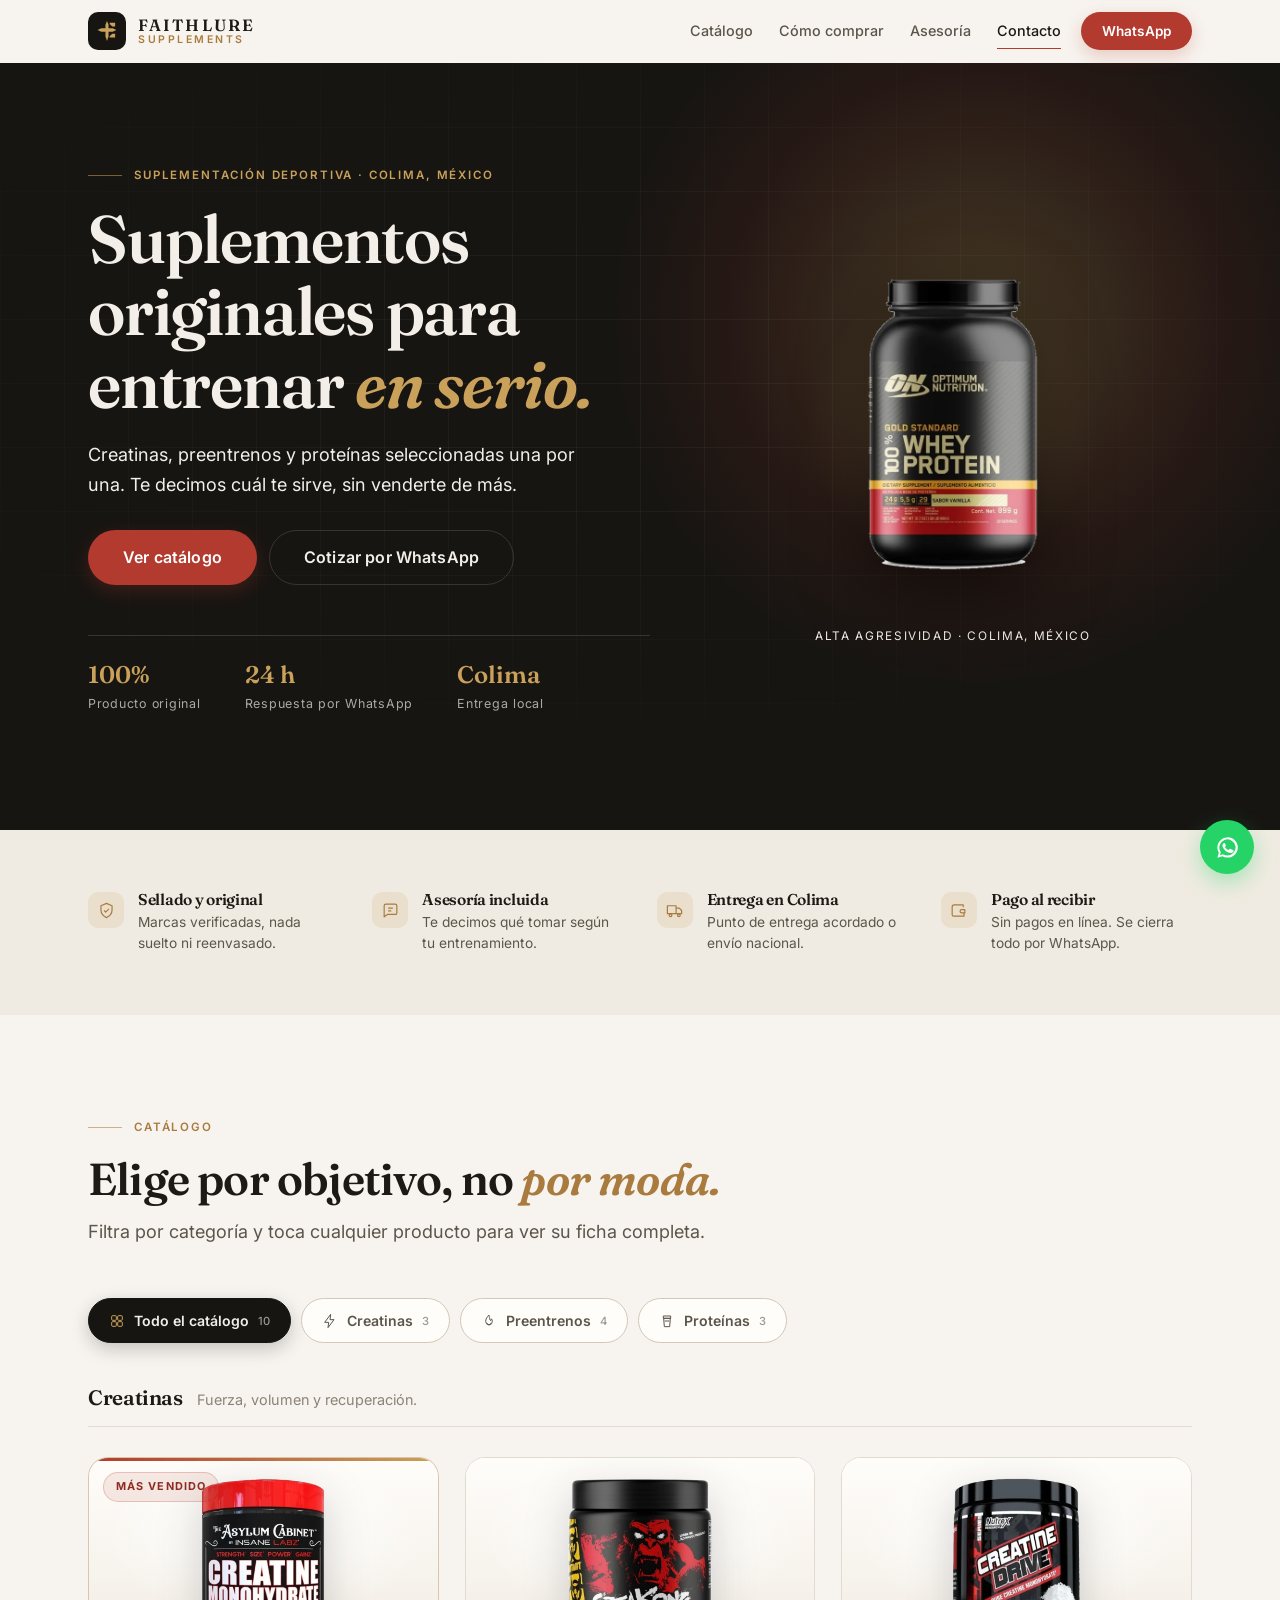
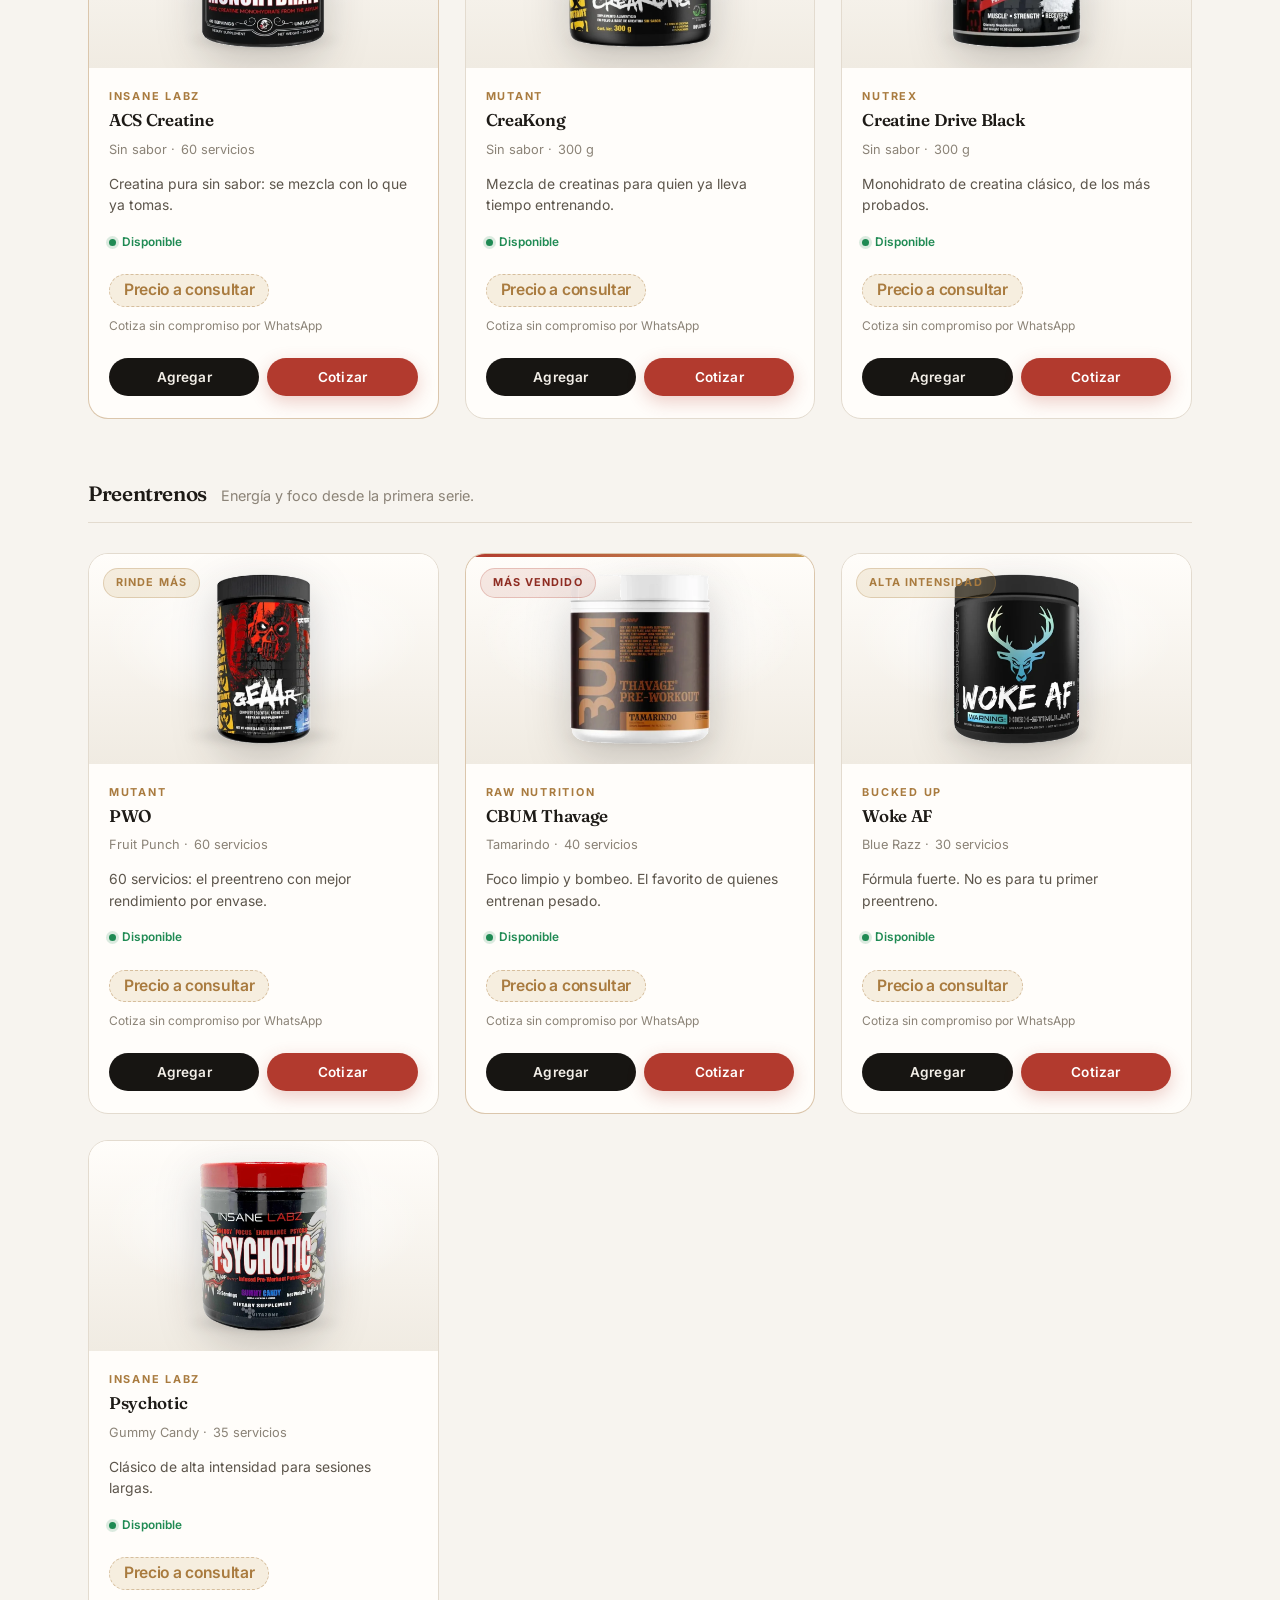
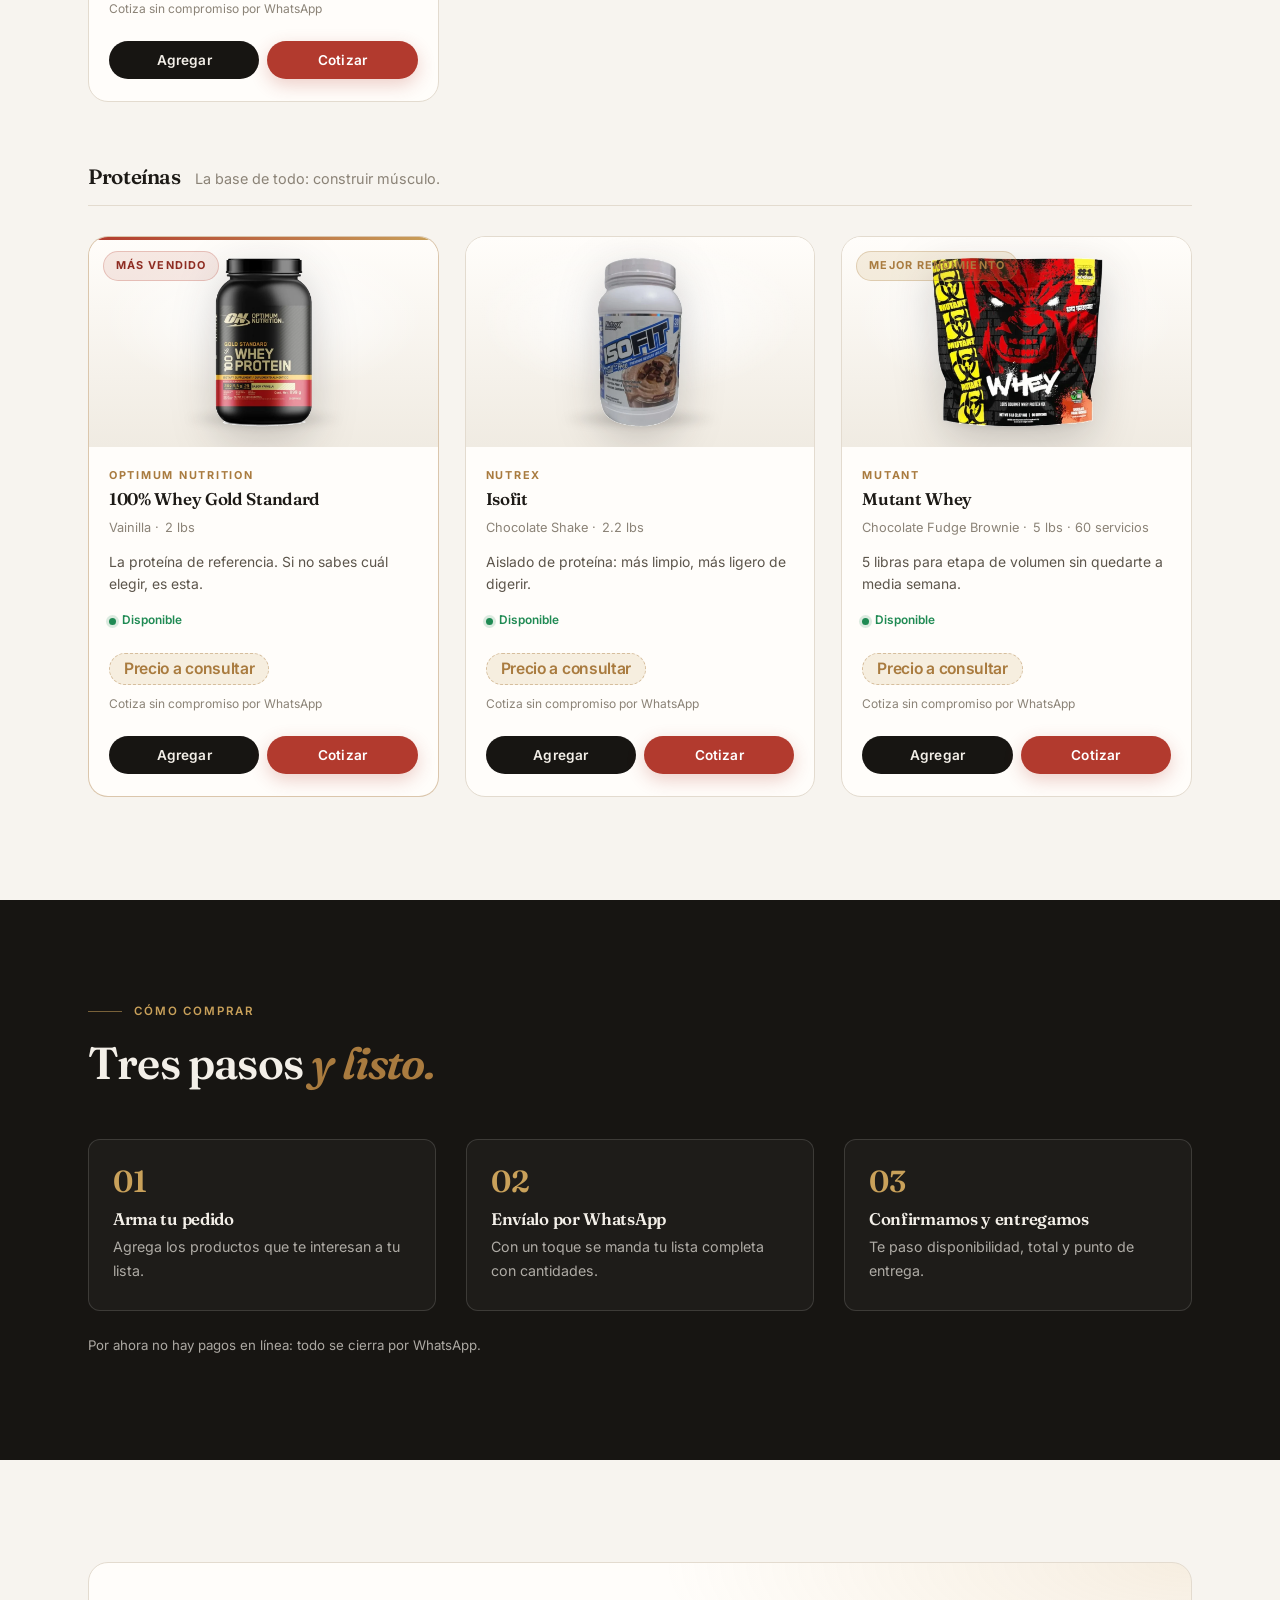
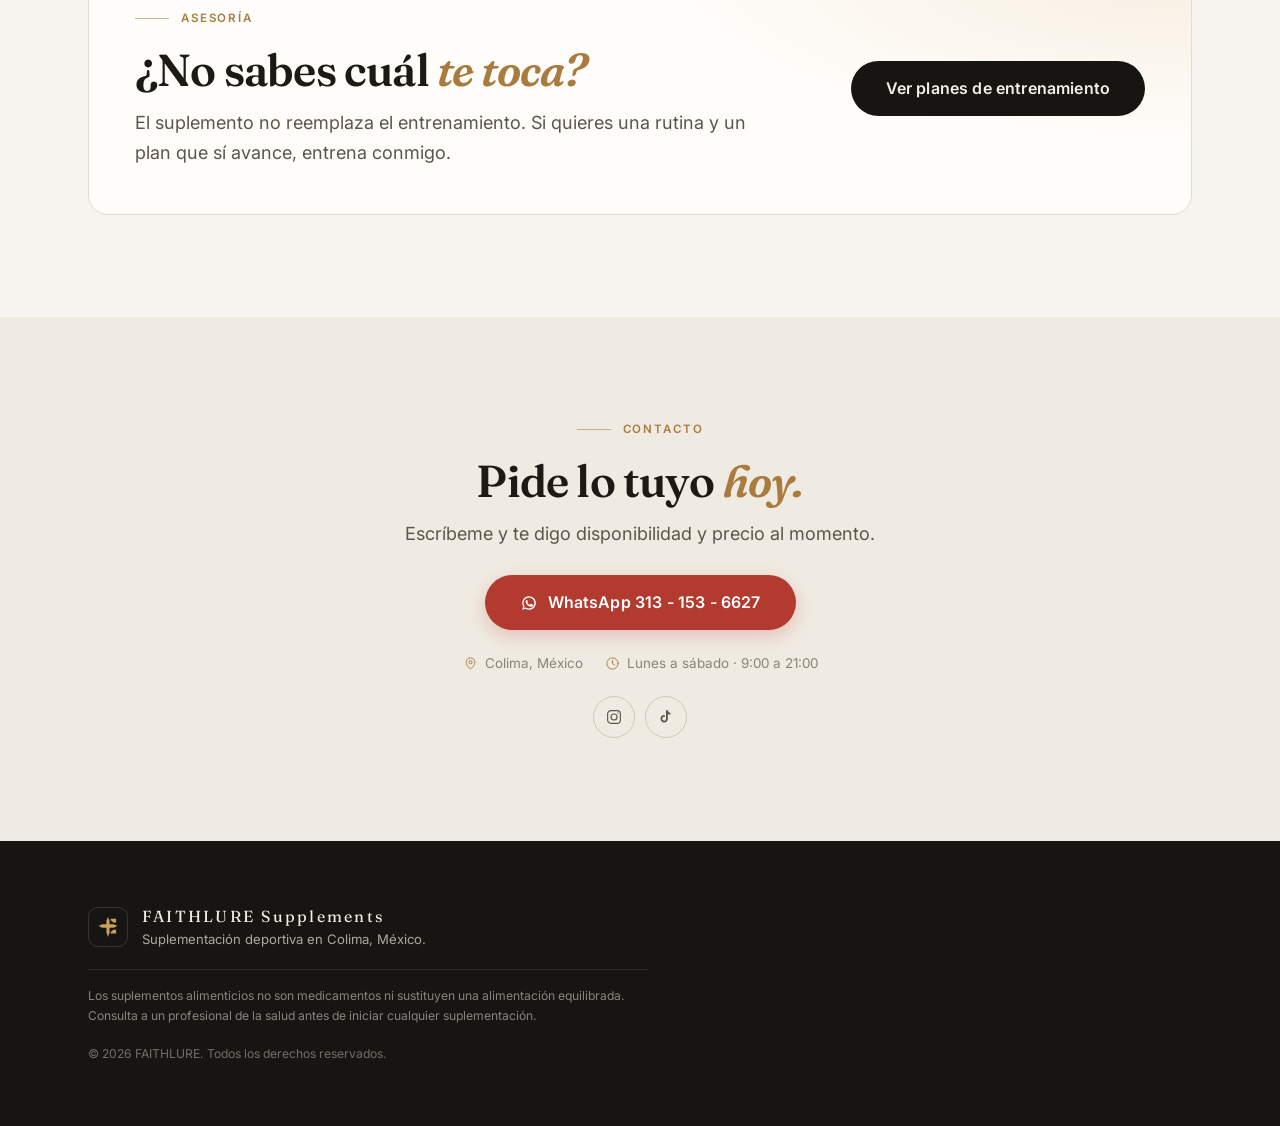
==== commit e45aa1ae: "Merge main (catálogo de suplementos e info actualizada) en la rama de trabajo" ====
--- a/suplementos/index.html
+++ b/suplementos/index.html
@@ -3,13 +3,13 @@
 <head>
 <meta charset="UTF-8">
 <meta name="viewport" content="width=device-width, initial-scale=1.0">
-<title>FaithLure Supplements — Suplementos y entrenamiento en Colima</title>
-<meta name="description" content="Creatinas, preentrenos y proteínas originales en Colima, México, y entrenamiento personal con Damian Torres. Pide por WhatsApp.">
+<title>FaithLure Supplements — Suplementos deportivos en Colima</title>
+<meta name="description" content="Creatinas, preentrenos y proteínas originales en Colima, México. Cotiza y compra por WhatsApp con asesoría incluida.">
 <meta name="theme-color" content="#171512">
 
 <meta property="og:type" content="website">
 <meta property="og:title" content="FaithLure Supplements">
-<meta property="og:description" content="Suplementos originales y entrenamiento personal en Colima, México. Pide por WhatsApp.">
+<meta property="og:description" content="Creatinas, preentrenos y proteínas originales en Colima, México. Cotiza y compra por WhatsApp.">
 <meta property="og:image" content="img/faithlure-mark.svg">
 
 <link rel="icon" href="img/faithlure-mark.svg">
@@ -22,16 +22,6 @@
 <body>
 
 <a href="#top" class="skip-link">Saltar al contenido</a>
-
-<!-- ============================================================
-     AVISO DE COBERTURA
-     ============================================================ -->
-<div class="announce" id="announce" hidden>
-  <p class="announce__inner">
-    <span class="announce__icon" aria-hidden="true"></span>
-    <span id="announceText"></span>
-  </p>
-</div>
 
 <!-- ============================================================
      NAV
@@ -56,7 +46,7 @@
     <nav class="nav__links" id="navLinks" aria-label="Navegación principal">
       <a href="#catalogo">Catálogo</a>
       <a href="#como-comprar">Cómo comprar</a>
-      <a href="#entrenamiento">Entrenamiento</a>
+      <a href="#asesoria">Asesoría</a>
       <a href="#contacto">Contacto</a>
     </nav>
 
@@ -71,6 +61,34 @@
 <main id="top">
 
   <!-- ============================================================
+       HERO
+       ============================================================ -->
+  <section class="hero">
+    <span class="hero__glow" aria-hidden="true"></span>
+    <span class="hero__grid-lines" aria-hidden="true"></span>
+
+    <div class="hero__inner">
+      <div class="hero__content reveal">
+        <p class="eyebrow"><span class="eyebrow__rule" aria-hidden="true"></span><span id="heroEyebrow"></span></p>
+        <h1 class="hero__headline" id="heroHeadline"></h1>
+        <p class="hero__sub" id="heroSub"></p>
+
+        <div class="hero__ctas">
+          <a href="#catalogo" class="btn btn--primary btn--lg btn--glow" id="heroCtaPrimary"></a>
+          <a href="#" class="btn btn--outline btn--lg" id="heroCtaSecondary"></a>
+        </div>
+
+        <ul class="hero__stats" id="heroStats"></ul>
+      </div>
+
+      <div class="hero__stage reveal reveal--delay">
+        <div class="stage" id="heroStage" aria-hidden="true"></div>
+        <p class="stage__hint" id="heroStageHint"></p>
+      </div>
+    </div>
+  </section>
+
+  <!-- ============================================================
        CONFIANZA
        ============================================================ -->
   <section class="section section--tight section--alt" aria-label="Por qué comprar aquí">
@@ -86,23 +104,13 @@
     <div class="container">
       <header class="section__head reveal">
         <p class="eyebrow"><span class="eyebrow__rule" aria-hidden="true"></span><span id="catalogEyebrow"></span></p>
-        <h1 class="section__title" id="catalogTitle"></h1>
+        <h2 class="section__title" id="catalogTitle"></h2>
         <p class="lead" id="catalogText"></p>
-        <p class="catalog__pricenote" id="catalogPriceNote" hidden></p>
       </header>
 
       <div class="filters reveal" id="filters" role="tablist" aria-label="Categorías"></div>
 
       <div class="catalog" id="catalogGroups"></div>
-    </div>
-  </section>
-
-  <!-- ============================================================
-       ENVÍOS Y SORTEO
-       ============================================================ -->
-  <section class="section section--tight" id="envios" hidden>
-    <div class="container">
-      <div class="bands" id="bands"></div>
     </div>
   </section>
 
@@ -121,27 +129,20 @@
   </section>
 
   <!-- ============================================================
-       ENTRENAMIENTO
-       ============================================================ -->
-  <section class="section section--ink" id="entrenamiento" hidden>
-    <div class="container">
-
+       ASESORÍA / COACH
+       ============================================================ -->
+  <section class="section" id="asesoria">
+    <div class="container">
       <div class="coach reveal">
-        <figure class="coach__photo">
-          <img id="coachPhoto" alt="" loading="lazy">
-        </figure>
-        <div class="coach__intro">
-          <p class="eyebrow"><span class="eyebrow__rule" aria-hidden="true"></span><span id="trainingEyebrow"></span></p>
-          <h2 class="section__title" id="trainingTitle"></h2>
-          <p class="coach__who"><strong id="coachName"></strong><span id="coachRole"></span></p>
-          <p class="lead" id="trainingText"></p>
+        <div class="coach__text">
+          <p class="eyebrow"><span class="eyebrow__rule" aria-hidden="true"></span><span id="coachEyebrow"></span></p>
+          <h2 class="section__title" id="coachTitle"></h2>
+          <p class="lead" id="coachText"></p>
         </div>
-      </div>
-
-      <ul class="pillars reveal" id="pillars"></ul>
-
-      <h3 class="packages__title" id="packagesTitle"></h3>
-      <div class="packages" id="packages"></div>
+        <div class="coach__action">
+          <a href="#" class="btn btn--ink btn--lg" id="coachCta" target="_blank" rel="noopener"></a>
+        </div>
+      </div>
     </div>
   </section>
 
--- a/suplementos/style.css
+++ b/suplementos/style.css
@@ -138,7 +138,7 @@
 }
 
 .section { padding-block: var(--section-y); position: relative; }
-.section--tight { padding-block: clamp(22px, 2.6vw, 34px); }
+.section--tight { padding-block: clamp(38px, 5vw, 62px); }
 .section--alt { background: var(--paper-warm); }
 
 .section--ink {
@@ -154,24 +154,9 @@
 .section--ink h2, .section--ink h3 { color: var(--text-onink); }
 
 .section__head { max-width: 660px; margin-bottom: clamp(32px, 4vw, 52px); }
-
-/* El catálogo es lo primero de la página: entra pronto y sin tanto aire */
-#catalogo { padding-block: clamp(30px, 4vw, 52px) var(--section-y); }
-#catalogo .section__head { max-width: 720px; margin-bottom: clamp(20px, 2.4vw, 30px); }
-#catalogo .section__title { font-size: clamp(1.7rem, 1.1rem + 2vw, 2.45rem); }
-#catalogo .lead { font-size: 1rem; }
 .section__title { font-size: var(--fs-h2); margin-bottom: 14px; }
 .section__title em { font-style: italic; color: var(--bronze); font-variation-settings: 'SOFT' 40, 'WONK' 1; }
 .lead { font-size: var(--fs-lead); max-width: 58ch; }
-.catalog__pricenote {
-  margin-top: 9px;
-  font-size: 0.78rem;
-  font-weight: 600;
-  letter-spacing: 0.08em;
-  text-transform: uppercase;
-  color: var(--text-mute);
-}
-.catalog__pricenote[hidden] { display: none; }
 
 /* -------------------------------------------------------------------------
    4. EYEBROW / DISTINTIVOS
@@ -296,43 +281,7 @@
 .btn--disabled { opacity: 0.45; pointer-events: none; animation: none; }
 
 /* -------------------------------------------------------------------------
-   6. AVISO DE COBERTURA
-   ------------------------------------------------------------------------- */
-.announce {
-  background: var(--ink);
-  color: var(--text-onink);
-  border-bottom: 1px solid rgba(201, 161, 90, 0.22);
-}
-.announce[hidden] { display: none; }
-.announce__inner {
-  max-width: var(--maxw);
-  margin: 0 auto;
-  padding: 9px var(--gutter);
-  display: flex;
-  align-items: center;
-  justify-content: center;
-  gap: 10px;
-  text-align: center;
-  font-size: 0.79rem;
-  font-weight: 600;
-  letter-spacing: 0.045em;
-  color: var(--text-onink);
-}
-.announce__icon {
-  display: inline-flex;
-  width: 17px;
-  height: 17px;
-  flex-shrink: 0;
-  color: var(--gold);
-}
-.announce__icon svg { width: 100%; height: 100%; }
-
-@media (max-width: 560px) {
-  .announce__inner { font-size: 0.72rem; letter-spacing: 0.02em; line-height: 1.4; }
-}
-
-/* -------------------------------------------------------------------------
-   7. NAV
+   6. NAV
    ------------------------------------------------------------------------- */
 .nav {
   position: sticky;
@@ -428,10 +377,8 @@
   .nav__toggle { display: grid; }
   .nav__cta { display: none; }
   .nav__links {
-    position: absolute;
-    top: 100%;
-    left: 0;
-    right: 0;
+    position: fixed;
+    inset: 66px 0 auto 0;
     flex-direction: column;
     align-items: stretch;
     gap: 0;
@@ -442,7 +389,7 @@
     opacity: 0;
     pointer-events: none;
     transition: opacity 0.25s var(--ease), transform 0.25s var(--ease);
-    max-height: calc(100vh - 100px);
+    max-height: calc(100vh - 66px);
     overflow-y: auto;
   }
   .nav__links.is-open { opacity: 1; transform: none; pointer-events: auto; }
@@ -451,10 +398,132 @@
 }
 
 /* -------------------------------------------------------------------------
+   7. HERO
+   ------------------------------------------------------------------------- */
+.hero {
+  position: relative;
+  background: var(--ink);
+  color: var(--text-onink);
+  overflow: hidden;
+  padding-block: clamp(56px, 8vw, 104px) clamp(64px, 9vw, 116px);
+}
+.hero h1, .hero p { color: inherit; }
+
+.hero__glow {
+  position: absolute;
+  top: -16%; right: -6%;
+  width: min(760px, 88vw);
+  aspect-ratio: 1;
+  background: radial-gradient(circle, rgba(201, 161, 90, 0.26), rgba(178, 58, 46, 0.10) 45%, transparent 68%);
+  pointer-events: none;
+}
+.hero__grid-lines {
+  position: absolute;
+  inset: 0;
+  background-image:
+    linear-gradient(rgba(247, 244, 239, 0.045) 1px, transparent 1px),
+    linear-gradient(90deg, rgba(247, 244, 239, 0.045) 1px, transparent 1px);
+  background-size: 64px 64px;
+  mask-image: radial-gradient(90% 70% at 50% 40%, #000 20%, transparent 78%);
+  -webkit-mask-image: radial-gradient(90% 70% at 50% 40%, #000 20%, transparent 78%);
+  pointer-events: none;
+}
+
+.hero__inner {
+  position: relative;
+  z-index: 1;
+  max-width: var(--maxw);
+  margin: 0 auto;
+  padding-inline: var(--gutter);
+  display: grid;
+  grid-template-columns: 1.08fr 0.92fr;
+  gap: clamp(32px, 5vw, 64px);
+  align-items: center;
+}
+.hero .eyebrow { color: var(--gold); }
+.hero__headline {
+  font-size: var(--fs-display);
+  color: var(--text-onink);
+  margin-bottom: 20px;
+  max-width: 15ch;
+}
+.hero__headline em { font-style: italic; color: var(--gold); font-variation-settings: 'SOFT' 40, 'WONK' 1; }
+.hero__sub { font-size: var(--fs-lead); color: var(--text-onink-soft); max-width: 46ch; }
+
+.hero__ctas { display: flex; flex-wrap: wrap; gap: 12px; margin-top: 30px; }
+.hero .btn--outline { color: var(--text-onink); border-color: var(--ink-line); }
+.hero .btn--outline:hover { border-color: var(--text-onink); background: rgba(247, 244, 239, 0.07); }
+
+.hero__stats {
+  display: flex;
+  flex-wrap: wrap;
+  gap: clamp(20px, 4vw, 44px);
+  margin-top: clamp(34px, 4vw, 50px);
+  padding-top: 26px;
+  border-top: 1px solid var(--ink-line);
+}
+.hero__stats strong {
+  display: block;
+  font-family: var(--font-display);
+  font-size: 1.5rem;
+  font-weight: 600;
+  color: var(--gold);
+  line-height: 1.1;
+}
+.hero__stats span {
+  font-size: 0.78rem;
+  letter-spacing: 0.06em;
+  color: var(--text-onink-soft);
+}
+
+.hero__stage { display: grid; justify-items: center; gap: 14px; }
+.stage__hint {
+  font-size: 0.74rem;
+  letter-spacing: 0.14em;
+  text-transform: uppercase;
+  color: rgba(243, 239, 232, 0.42);
+  text-align: center;
+}
+
+@media (max-width: 900px) {
+  .hero__inner { grid-template-columns: 1fr; }
+  .hero__headline { max-width: 100%; }
+  .hero__stage { order: -1; }
+}
+
+/* -------------------------------------------------------------------------
    8. FOTO DEL PRODUCTO
    -------------------------------------------------------------------------
    Los productos se muestran con su foto real sobre un fondo de estudio.
    ------------------------------------------------------------------------- */
+
+/* Estudio del hero */
+.stage {
+  position: relative;
+  width: 100%;
+  max-width: 360px;
+  aspect-ratio: 1 / 1.05;
+  display: grid;
+  place-items: center;
+}
+.stage::before {
+  content: "";
+  position: absolute;
+  width: 82%;
+  aspect-ratio: 1;
+  border-radius: 50%;
+  background: radial-gradient(circle, rgba(201, 161, 90, 0.30), rgba(201, 161, 90, 0.06) 48%, transparent 70%);
+}
+.stage::after {
+  content: "";
+  position: absolute;
+  bottom: 14%;
+  width: 48%;
+  height: 22px;
+  border-radius: 50%;
+  background: radial-gradient(ellipse at center, rgba(0, 0, 0, 0.55), transparent 70%);
+  filter: blur(7px);
+}
 
 .shot {
   position: relative;
@@ -473,8 +542,9 @@
   filter: drop-shadow(0 14px 22px rgba(23, 21, 18, 0.20));
   transition: transform 0.4s var(--ease);
 }
-.shot--sm .shot__img { height: 186px; }
-.shot--lg .shot__img { height: 320px; filter: drop-shadow(0 20px 30px rgba(23, 21, 18, 0.24)); }
+.shot--sm .shot__img { height: 172px; }
+.shot--lg .shot__img { height: 300px; filter: drop-shadow(0 20px 30px rgba(23, 21, 18, 0.24)); }
+.stage .shot--lg .shot__img { height: 296px; filter: drop-shadow(0 22px 34px rgba(0, 0, 0, 0.5)); }
 
 @media (max-width: 760px) {
   .shot--lg .shot__img { height: 236px; }
@@ -496,45 +566,37 @@
 }
 
 /* -------------------------------------------------------------------------
-   10. BARRA DE CONFIANZA
+   9. BARRA DE CONFIANZA
    ------------------------------------------------------------------------- */
 .trust {
   display: grid;
   grid-template-columns: repeat(4, 1fr);
-  gap: clamp(14px, 2vw, 26px);
-}
-.trust li { display: flex; gap: 11px; align-items: center; }
+  gap: clamp(18px, 2.6vw, 34px);
+}
+.trust li { display: flex; gap: 14px; align-items: flex-start; }
 .trust__icon {
-  width: 32px; height: 32px;
+  width: 36px; height: 36px;
   flex-shrink: 0;
   display: grid; place-items: center;
   border-radius: 10px;
   background: var(--gold-soft);
   color: var(--bronze);
 }
-.trust__icon svg { width: 17px; height: 17px; }
-.trust h3 { font-family: var(--font-body); font-size: 0.85rem; font-weight: 700; margin-bottom: 1px; }
-.trust p { font-size: 0.78rem; line-height: 1.4; }
+.trust__icon svg { width: 19px; height: 19px; }
+.trust h3 { font-size: 0.98rem; margin-bottom: 3px; }
+.trust p { font-size: 0.86rem; line-height: 1.5; }
 
 @media (max-width: 860px) { .trust { grid-template-columns: repeat(2, 1fr); } }
-
-/* En celular se queda solo el titular de cada punto: ocupa la mitad */
-@media (max-width: 560px) {
-  .trust { gap: 12px 10px; }
-  .trust p { display: none; }
-  .trust h3 { font-size: 0.79rem; line-height: 1.25; }
-  .trust__icon { width: 28px; height: 28px; border-radius: 8px; }
-  .trust__icon svg { width: 15px; height: 15px; }
-}
-
-/* -------------------------------------------------------------------------
-   11. FILTROS DE CATEGORÍA
+@media (max-width: 470px) { .trust { grid-template-columns: 1fr; } }
+
+/* -------------------------------------------------------------------------
+   10. FILTROS DE CATEGORÍA
    ------------------------------------------------------------------------- */
 .filters {
   display: flex;
   flex-wrap: wrap;
   gap: 10px;
-  margin-bottom: clamp(22px, 2.8vw, 34px);
+  margin-bottom: clamp(28px, 3.6vw, 44px);
 }
 .filter {
   display: inline-flex;
@@ -566,7 +628,7 @@
 }
 
 /* -------------------------------------------------------------------------
-   12. CATÁLOGO
+   11. CATÁLOGO
    ------------------------------------------------------------------------- */
 .catalog { display: grid; gap: clamp(42px, 5vw, 74px); }
 .catalog__group[hidden] { display: none; }
@@ -589,191 +651,161 @@
   gap: clamp(18px, 2.4vw, 26px);
 }
 
-/* --- Tarjeta de producto -------------------------------------------------
-   Estructura de tienda: foto grande sobre fondo claro, datos cortos y un
-   botón ancho de "Agregar". Lo demás vive en la vista rápida.
-   ------------------------------------------------------------------------- */
+/* --- Tarjeta de producto ------------------------------------------------ */
 .card {
   position: relative;
   display: flex;
   flex-direction: column;
   background: var(--paper-card);
   border: 1px solid var(--line);
-  border-radius: var(--r-md);
+  border-radius: var(--r-lg);
   overflow: hidden;
-  transition: transform 0.25s var(--ease), box-shadow 0.25s var(--ease), border-color 0.25s var(--ease);
+  transition: transform 0.3s var(--ease), box-shadow 0.3s var(--ease), border-color 0.3s var(--ease);
 }
 .card:hover {
-  transform: translateY(-4px);
+  transform: translateY(-6px);
   box-shadow: var(--shadow-md);
   border-color: var(--line-strong);
 }
-.card--featured { border-color: rgba(169, 123, 63, 0.4); }
-
-/* Distintivos de la esquina */
-.card__flags {
-  position: absolute;
-  top: 12px;
-  left: 12px;
+.card--featured { border-color: rgba(169, 123, 63, 0.42); }
+.card--featured::before {
+  content: "";
+  position: absolute;
+  inset-inline: 0;
+  top: 0;
+  height: 3px;
+  background: linear-gradient(90deg, var(--clay), var(--gold));
   z-index: 3;
-  display: flex;
-  flex-direction: column;
-  align-items: flex-start;
-  gap: 6px;
-  pointer-events: none;
-}
-.flag {
-  display: inline-flex;
-  align-items: center;
-  padding: 5px 10px;
-  border-radius: 4px;
-  font-size: 0.68rem;
-  font-weight: 700;
-  letter-spacing: 0.08em;
-  text-transform: uppercase;
-  line-height: 1;
-}
-.flag--off { background: var(--clay); color: #fff; }
-.flag--tag { background: var(--ink); color: var(--text-onink); }
-
-/* Foto: abre la vista rápida */
+}
+
+.card__badge {
+  position: absolute;
+  top: 14px; left: 14px;
+  z-index: 3;
+}
+
+/* Escenario 3D dentro de la tarjeta */
 .card__stage {
   position: relative;
   overflow: hidden;
-  height: 230px;
+  height: 210px;
   display: grid;
   place-items: center;
-  background: #fff;
+  background:
+    radial-gradient(64% 52% at 50% 38%, #ffffff, transparent 72%),
+    linear-gradient(180deg, var(--paper-card), var(--paper-warm));
   border: 0;
-  border-bottom: 1px solid var(--line);
   padding: 0;
   width: 100%;
   cursor: pointer;
   font: inherit;
 }
-.card:hover .card__stage .shot__img { transform: scale(1.06) translateY(-3px); }
-
-.card__quick {
-  position: absolute;
-  inset-inline: 0;
-  bottom: 0;
-  padding: 9px;
-  background: rgba(23, 21, 18, 0.88);
-  color: var(--text-onink);
-  font-size: 0.72rem;
-  font-weight: 600;
-  letter-spacing: 0.14em;
-  text-transform: uppercase;
-  text-align: center;
-  transform: translateY(100%);
-  transition: transform 0.25s var(--ease);
-}
-.card:hover .card__quick, .card__stage:focus-visible .card__quick { transform: none; }
-
-.card__body {
-  padding: 16px 16px 18px;
-  display: flex;
-  flex-direction: column;
-  flex: 1;
-  gap: 3px;
-}
+.card__stage::after {
+  content: "";
+  position: absolute;
+  bottom: 20px;
+  width: 46%;
+  height: 16px;
+  border-radius: 50%;
+  background: radial-gradient(ellipse at center, rgba(23, 21, 18, 0.30), transparent 70%);
+  filter: blur(4px);
+}
+.card:hover .card__stage .shot__img { transform: scale(1.07) translateY(-3px); }
+
+.card__zoom {
+  position: absolute;
+  right: 12px; bottom: 12px;
+  width: 32px; height: 32px;
+  display: grid; place-items: center;
+  border-radius: 50%;
+  background: rgba(255, 253, 250, 0.9);
+  border: 1px solid var(--line);
+  color: var(--text-soft);
+  opacity: 0;
+  transform: translateY(6px);
+  transition: opacity 0.25s var(--ease), transform 0.25s var(--ease);
+}
+.card__zoom svg { width: 15px; height: 15px; }
+.card:hover .card__zoom, .card__stage:focus-visible .card__zoom { opacity: 1; transform: none; }
+
+.card__body { padding: 20px 20px 22px; display: flex; flex-direction: column; flex: 1; gap: 4px; }
 .card__brand {
-  font-size: 0.67rem;
+  font-size: 0.68rem;
   font-weight: 700;
   letter-spacing: 0.16em;
   text-transform: uppercase;
+  color: var(--bronze);
+}
+.card__name { font-size: 1.06rem; line-height: 1.2; }
+.card__meta {
+  font-size: 0.8rem;
   color: var(--text-mute);
-}
-.card__name {
-  font-family: var(--font-body);
-  font-size: 0.97rem;
-  font-weight: 600;
-  line-height: 1.3;
-  letter-spacing: -0.005em;
-}
-.card__meta { font-size: 0.79rem; color: var(--text-mute); margin-top: 2px; }
-
-/* --- Precio ------------------------------------------------------------- */
+  display: flex;
+  flex-wrap: wrap;
+  gap: 6px;
+  margin-top: 4px;
+}
+.card__meta span::after { content: " ·"; }
+.card__meta span:last-child::after { content: ""; }
+.card__short { font-size: 0.87rem; line-height: 1.55; margin-top: 10px; }
+
+/* --- Precio resaltado --------------------------------------------------- */
 .price {
   margin-top: auto;
-  padding-top: 14px;
-  min-height: 56px;          /* el hueco se reserva aunque no haya precio */
+  padding-top: 18px;
+  min-height: 74px;           /* espacio reservado aunque no haya precio */
   display: flex;
   flex-direction: column;
   justify-content: flex-end;
 }
-.price__row { display: flex; align-items: baseline; gap: 9px; flex-wrap: wrap; }
-.price__now {
+.price__value {
   font-family: var(--font-display);
-  font-size: 1.5rem;
+  font-size: 1.62rem;
   font-weight: 700;
-  line-height: 1;
+  line-height: 1.05;
+  color: var(--text);
   letter-spacing: -0.02em;
-  color: var(--text);
-}
-.price__now--off { color: var(--clay); }
-.price__was {
-  font-size: 0.92rem;
-  font-weight: 500;
-  color: var(--text-mute);
-  text-decoration: line-through;
-}
-.price__note { font-size: 0.72rem; color: var(--text-mute); margin-top: 7px; }
-.price--soon .price__soon {
+  position: relative;
   display: inline-block;
   width: fit-content;
-  font-size: 0.93rem;
+}
+.price__value::after {
+  content: "";
+  position: absolute;
+  left: 0; right: 0; bottom: -4px;
+  height: 6px;
+  background: linear-gradient(90deg, rgba(201, 161, 90, 0.55), rgba(201, 161, 90, 0));
+  border-radius: 3px;
+}
+.price__note { font-size: 0.75rem; color: var(--text-mute); margin-top: 9px; }
+.price--soon .price__value {
+  font-family: var(--font-body);
+  font-size: 0.98rem;
   font-weight: 600;
   color: var(--bronze);
-  padding: 6px 13px;
+  padding: 7px 14px;
   border-radius: var(--r-pill);
   background: var(--gold-soft);
   border: 1px dashed rgba(169, 123, 63, 0.42);
 }
-
-/* --- Botón ancho de agregar --------------------------------------------- */
-.btn--add {
-  width: 100%;
-  margin-top: 14px;
-  padding: 13px 18px;
-  border-radius: var(--r-sm);
-  background: transparent;
-  border: 1.5px solid var(--ink);
-  color: var(--text);
-  font-size: 0.8rem;
-  font-weight: 700;
-  letter-spacing: 0.14em;
-  text-transform: uppercase;
-  box-shadow: none;
-}
-.btn--add:hover { background: var(--ink); color: var(--text-onink); transform: none; }
-
-.card__wa {
-  display: inline-flex;
-  align-items: center;
-  justify-content: center;
-  gap: 7px;
-  margin-top: 9px;
-  font-size: 0.78rem;
-  font-weight: 600;
-  color: var(--text-mute);
-  transition: color 0.2s var(--ease);
-}
-.card__wa svg { width: 15px; height: 15px; }
-.card__wa:hover { color: var(--green); }
+.price--soon .price__value::after { display: none; }
+
+.card__actions { display: flex; gap: 8px; margin-top: 18px; }
+.card__actions .btn { flex: 1; padding-inline: 14px; font-size: 0.85rem; }
+.card__actions .btn--icon { flex: 0 0 auto; width: 46px; padding: 0; }
 
 .stock {
   display: inline-flex;
   align-items: center;
   gap: 6px;
-  font-size: 0.73rem;
+  font-size: 0.74rem;
   font-weight: 600;
   color: var(--green);
-  margin-top: 9px;
+  margin-top: 12px;
 }
 .stock::before {
   content: "";
-  width: 6px; height: 6px;
+  width: 7px; height: 7px;
   border-radius: 50%;
   background: currentColor;
   box-shadow: 0 0 0 3px rgba(31, 138, 83, 0.16);
@@ -781,10 +813,14 @@
 .stock--order { color: var(--bronze); }
 .stock--order::before { box-shadow: 0 0 0 3px var(--gold-soft); }
 
-.catalog__empty { padding: 40px 0; text-align: center; color: var(--text-mute); }
-
-/* -------------------------------------------------------------------------
-   13. VISTA RÁPIDA DEL PRODUCTO (modal)
+.catalog__empty {
+  padding: 40px 0;
+  text-align: center;
+  color: var(--text-mute);
+}
+
+/* -------------------------------------------------------------------------
+   12. FICHA EN 3D (modal)
    ------------------------------------------------------------------------- */
 .modal { position: fixed; inset: 0; z-index: 200; }
 .modal[hidden] { display: none; }
@@ -798,13 +834,13 @@
 }
 .modal__dialog {
   position: relative;
-  max-width: 900px;
+  max-width: 880px;
   width: calc(100% - 2 * var(--gutter));
   max-height: 88vh;
   overflow-y: auto;
   margin: max(6vh, 24px) auto;
   background: var(--paper-card);
-  border-radius: var(--r-md);
+  border-radius: var(--r-lg);
   box-shadow: var(--shadow-lg);
   animation: pop-in 0.32s var(--ease);
 }
@@ -827,112 +863,52 @@
 .modal__close:hover, .cart__close:hover { background: var(--ink); color: var(--text-onink); border-color: var(--ink); }
 .modal__close svg, .cart__close svg { width: 16px; height: 16px; }
 
-.quick { display: grid; grid-template-columns: 0.92fr 1.08fr; }
-
-.quick__media {
+.detail { display: grid; grid-template-columns: 0.95fr 1.05fr; }
+.detail__stage {
   position: relative;
   display: grid;
   place-items: center;
   padding: 34px 24px;
-  background: #fff;
-  border-right: 1px solid var(--line);
-  border-radius: var(--r-md) 0 0 var(--r-md);
-}
-.quick__flag { position: absolute; top: 16px; left: 16px; }
-
-.quick__body { padding: clamp(24px, 3vw, 38px); display: flex; flex-direction: column; }
-.quick__brand {
+  background:
+    radial-gradient(58% 46% at 50% 36%, #ffffff, transparent 74%),
+    linear-gradient(170deg, var(--paper-card) 20%, var(--paper-warm));
+  border-radius: var(--r-lg) 0 0 var(--r-lg);
+}
+.detail__stage::before {
+  content: "";
+  position: absolute;
+  bottom: 15%;
+  width: 46%;
+  height: 22px;
+  border-radius: 50%;
+  background: radial-gradient(ellipse at center, rgba(23, 21, 18, 0.34), transparent 72%);
+  filter: blur(6px);
+}
+.detail__body { padding: clamp(26px, 3.2vw, 40px); display: flex; flex-direction: column; }
+.detail__brand {
   font-size: 0.7rem;
   font-weight: 700;
   letter-spacing: 0.18em;
   text-transform: uppercase;
-  color: var(--text-mute);
-  margin-bottom: 7px;
-}
-.quick__name {
-  font-family: var(--font-body);
-  font-size: clamp(1.3rem, 1.05rem + 1vw, 1.72rem);
-  font-weight: 700;
-  line-height: 1.18;
-  letter-spacing: -0.015em;
-  text-transform: uppercase;
-}
-.quick__meta { font-size: 0.85rem; color: var(--text-mute); margin-top: 7px; }
-
-.quick__price .price { min-height: 0; padding-top: 16px; margin-top: 0; }
-.quick__price .price__now { font-size: clamp(1.7rem, 1.3rem + 1.4vw, 2.2rem); }
-.quick__price .price__was { font-size: 1.05rem; }
-
-.quick__shipnote {
-  font-size: 0.79rem;
-  color: var(--text-mute);
-  margin-top: 4px;
-  padding-bottom: 16px;
-  border-bottom: 1px solid var(--line);
-}
-.quick__short { font-size: 0.93rem; margin-top: 16px; }
-.quick__list { display: grid; gap: 9px; margin-top: 14px; }
-.quick__list li { display: flex; gap: 10px; font-size: 0.88rem; color: var(--text-soft); }
-.quick__list svg { width: 16px; height: 16px; color: var(--green); flex-shrink: 0; margin-top: 3px; }
-
-/* Selector de cantidad */
-.quick__qty {
-  display: flex;
-  align-items: center;
-  gap: 16px;
-  margin-top: 20px;
-  padding-top: 18px;
-  border-top: 1px solid var(--line);
-}
-.quick__qtylabel { font-size: 0.85rem; font-weight: 600; }
-
-.qty { display: inline-flex; align-items: center; gap: 4px; }
-.qty button {
-  width: 34px; height: 34px;
-  border-radius: var(--r-sm);
-  border: 1px solid var(--line-strong);
-  background: var(--paper-card);
-  color: var(--text-soft);
-  cursor: pointer;
-  display: grid; place-items: center;
-  line-height: 1;
-  transition: all 0.18s var(--ease);
-}
-.qty button svg { width: 15px; height: 15px; }
-.qty button:hover { border-color: var(--ink); color: var(--text); }
-.qty span { min-width: 34px; text-align: center; font-size: 1rem; font-weight: 700; }
-
-.quick__actions { display: grid; gap: 9px; margin-top: 18px; }
-.btn--wa {
-  background: transparent;
-  border-color: var(--line-strong);
-  color: var(--text);
-  box-shadow: none;
-}
-.btn--wa svg { color: var(--green); }
-.btn--wa:hover { border-color: var(--green); color: var(--green); background: rgba(31, 138, 83, 0.06); }
-
-.quick__legal {
-  margin-top: 18px;
-  padding-top: 14px;
-  border-top: 1px solid var(--line);
-  font-size: 0.72rem;
-  line-height: 1.5;
-  color: var(--text-mute);
-}
+  color: var(--bronze);
+  margin-bottom: 6px;
+}
+.detail__name { font-size: clamp(1.5rem, 1.1rem + 1.4vw, 2.05rem); margin-bottom: 10px; }
+.detail__short { font-size: 0.98rem; margin-bottom: 20px; }
+.detail__list { display: grid; gap: 10px; margin-bottom: 22px; }
+.detail__list li { display: flex; gap: 10px; font-size: 0.9rem; color: var(--text-soft); }
+.detail__list svg { width: 16px; height: 16px; color: var(--green); flex-shrink: 0; margin-top: 4px; }
+.detail__price { border-top: 1px solid var(--line); padding-top: 18px; }
+.detail__actions { display: flex; flex-wrap: wrap; gap: 10px; margin-top: 20px; }
+.detail__actions .btn { flex: 1 1 160px; }
 
 @media (max-width: 760px) {
-  .quick { grid-template-columns: 1fr; }
-  .quick__media {
-    border-right: 0;
-    border-bottom: 1px solid var(--line);
-    border-radius: var(--r-md) var(--r-md) 0 0;
-    padding: 28px 20px;
-  }
-}
-
-/* -------------------------------------------------------------------------
-   14. LISTA DE PEDIDO
+  .detail { grid-template-columns: 1fr; }
+  .detail__stage { border-radius: var(--r-lg) var(--r-lg) 0 0; padding: 30px 24px; }
+}
+
+/* -------------------------------------------------------------------------
+   13. LISTA DE PEDIDO
    ------------------------------------------------------------------------- */
 .cart { position: fixed; inset: 0; z-index: 210; }
 .cart[hidden] { display: none; }
@@ -1019,77 +995,7 @@
 .cart__clear:hover { color: var(--clay); }
 
 /* -------------------------------------------------------------------------
-   15. ENVÍOS Y SORTEO
-   ------------------------------------------------------------------------- */
-#envios[hidden] { display: none; }
-
-.bands { display: grid; gap: clamp(14px, 1.8vw, 20px); }
-
-.band {
-  display: grid;
-  grid-template-columns: 1fr auto;
-  gap: clamp(20px, 3vw, 40px);
-  align-items: center;
-  padding: clamp(24px, 3vw, 38px);
-  border-radius: var(--r-lg);
-  border-left: 4px solid var(--bronze);
-}
-.band--light { background: var(--paper-warm); border-left-color: var(--bronze); }
-.band--ink {
-  background: var(--ink);
-  border-left-color: var(--gold);
-  --text: var(--text-onink);
-  --text-soft: var(--text-onink-soft);
-  color: var(--text-onink);
-}
-.band--ink .eyebrow { color: var(--gold); }
-
-.band__title {
-  font-size: clamp(1.25rem, 1rem + 1.1vw, 1.75rem);
-  margin-bottom: 10px;
-  max-width: 26ch;
-}
-.band--ink .band__title { color: var(--text-onink); }
-.band__note { font-size: 0.92rem; max-width: 54ch; }
-.band__cta { margin-top: 20px; }
-
-/* El número grande de la derecha */
-.band__stat {
-  display: grid;
-  justify-items: center;
-  gap: 4px;
-  padding: clamp(14px, 2vw, 22px) clamp(18px, 2.4vw, 30px);
-  border: 1px solid var(--line-strong);
-  border-radius: var(--r-md);
-  text-align: center;
-  flex-shrink: 0;
-}
-.band--ink .band__stat { border-color: rgba(201, 161, 90, 0.38); }
-.band__stat strong {
-  font-family: var(--font-display);
-  font-size: clamp(1.9rem, 1.4rem + 1.6vw, 2.7rem);
-  font-weight: 600;
-  line-height: 1;
-  color: var(--bronze);
-  letter-spacing: -0.02em;
-}
-.band--ink .band__stat strong { color: var(--gold); }
-.band__stat span {
-  font-size: 0.68rem;
-  font-weight: 600;
-  letter-spacing: 0.16em;
-  text-transform: uppercase;
-  color: var(--text-mute);
-}
-.band--ink .band__stat span { color: var(--text-onink-soft); }
-
-@media (max-width: 680px) {
-  .band { grid-template-columns: 1fr; justify-items: start; }
-  .band__stat { justify-self: stretch; }
-}
-
-/* -------------------------------------------------------------------------
-   16. CÓMO COMPRAR
+   14. CÓMO COMPRAR
    ------------------------------------------------------------------------- */
 .steps {
   display: grid;
@@ -1118,175 +1024,24 @@
 @media (max-width: 760px) { .steps { grid-template-columns: 1fr; } }
 
 /* -------------------------------------------------------------------------
-   17. ENTRENAMIENTO
-   ------------------------------------------------------------------------- */
-#entrenamiento[hidden] { display: none; }
-
-/* Presentación del coach */
+   15. ASESORÍA / COACH
+   ------------------------------------------------------------------------- */
 .coach {
   display: grid;
-  grid-template-columns: auto 1fr;
-  gap: clamp(22px, 3.5vw, 48px);
+  grid-template-columns: 1fr auto;
+  gap: clamp(22px, 3vw, 48px);
   align-items: center;
-  margin-bottom: clamp(36px, 4.5vw, 60px);
-}
-.coach__photo {
-  margin: 0;
-  width: clamp(112px, 15vw, 172px);
-  aspect-ratio: 1;
-  border-radius: 50%;
-  overflow: hidden;
-  border: 2px solid rgba(201, 161, 90, 0.42);
-  flex-shrink: 0;
-}
-.coach__photo img { width: 100%; height: 100%; object-fit: cover; }
-
-.coach__who {
-  display: flex;
-  flex-wrap: wrap;
-  align-items: baseline;
-  gap: 4px 12px;
-  margin-bottom: 14px;
-}
-.coach__who strong {
-  font-family: var(--font-display);
-  font-size: 1.05rem;
-  font-weight: 600;
-  letter-spacing: 0.02em;
-  color: var(--text-onink);
-}
-.coach__who span {
-  font-size: 0.72rem;
-  font-weight: 600;
-  letter-spacing: 0.16em;
-  text-transform: uppercase;
-  color: var(--gold);
-}
-
-@media (max-width: 680px) {
-  .coach { grid-template-columns: 1fr; justify-items: start; }
-}
-
-/* Los tres pilares */
-.pillars {
-  display: grid;
-  grid-template-columns: repeat(3, 1fr);
-  gap: clamp(18px, 2.6vw, 30px);
-  margin-bottom: clamp(40px, 5vw, 66px);
-  padding-bottom: clamp(36px, 4.5vw, 56px);
-  border-bottom: 1px solid var(--ink-line);
-}
-.pillars__icon {
-  display: grid;
-  place-items: center;
-  width: 36px; height: 36px;
-  border-radius: 10px;
-  background: var(--gold-soft);
-  color: var(--gold);
-  margin-bottom: 12px;
-}
-.pillars__icon svg { width: 19px; height: 19px; }
-.pillars h3 { font-size: 1rem; margin-bottom: 5px; color: var(--text-onink); }
-.pillars p { font-size: 0.87rem; line-height: 1.55; }
-@media (max-width: 760px) { .pillars { grid-template-columns: 1fr; } }
-
-/* Paquetes de entrenamiento */
-.packages__title {
-  font-family: var(--font-display);
-  font-size: clamp(1.3rem, 1.05rem + 1vw, 1.75rem);
-  color: var(--text-onink);
-  margin-bottom: clamp(20px, 2.6vw, 30px);
-}
-.packages {
-  display: grid;
-  grid-template-columns: repeat(auto-fit, minmax(248px, 1fr));
-  gap: clamp(14px, 1.8vw, 20px);
-  align-items: stretch;   /* misma altura: los botones quedan alineados */
-}
-
-.pack {
-  position: relative;
-  display: flex;
-  flex-direction: column;
-  padding: 26px 22px 24px;
-  border: 1px solid var(--ink-line);
-  border-radius: var(--r-md);
-  background: rgba(247, 244, 239, 0.035);
-  transition: transform 0.25s var(--ease), border-color 0.25s var(--ease);
-}
-.pack:hover { transform: translateY(-4px); border-color: rgba(201, 161, 90, 0.45); }
-.pack--top {
-  border-color: rgba(201, 161, 90, 0.5);
-  background: rgba(201, 161, 90, 0.07);
-}
-.pack__ribbon {
-  position: absolute;
-  top: -10px; left: 22px;
-  padding: 4px 11px;
-  border-radius: 4px;
-  background: var(--gold);
-  color: var(--ink);
-  font-size: 0.64rem;
-  font-weight: 700;
-  letter-spacing: 0.12em;
-  text-transform: uppercase;
-}
-
-.pack__tag {
-  font-size: 0.66rem;
-  font-weight: 700;
-  letter-spacing: 0.15em;
-  text-transform: uppercase;
-  color: var(--gold);
-  margin-bottom: 9px;
-}
-.pack__title {
-  font-family: var(--font-display);
-  font-size: 1.22rem;
-  font-weight: 600;
-  color: var(--text-onink);
-  line-height: 1.15;
-}
-.pack__sub { font-size: 0.84rem; margin-top: 5px; }
-
-.pack__price {
-  margin: 16px 0 4px;
-  padding-top: 15px;
-  border-top: 1px solid var(--ink-line);
-  display: flex;
-  align-items: baseline;
-  gap: 8px;
-  flex-wrap: wrap;
-}
-.pack__price strong {
-  font-family: var(--font-display);
-  font-size: 1.55rem;
-  font-weight: 700;
-  letter-spacing: -0.02em;
-  color: var(--gold);
-  line-height: 1;
-}
-.pack__price span {
-  font-size: 0.74rem;
-  letter-spacing: 0.08em;
-  text-transform: uppercase;
-  color: var(--text-onink-soft);
-}
-.pack__price--quote strong { font-family: var(--font-body); font-size: 0.95rem; font-weight: 600; }
-
-.pack__list { display: grid; gap: 9px; margin: 18px 0 22px; }
-.pack__list li { display: flex; gap: 9px; font-size: 0.84rem; line-height: 1.45; color: var(--text-onink-soft); }
-.pack__list svg { width: 15px; height: 15px; color: var(--gold); flex-shrink: 0; margin-top: 3px; }
-
-.pack__cta {
-  margin-top: auto;
-  border-color: rgba(247, 244, 239, 0.35);
-  color: var(--text-onink);
-}
-.pack__cta:hover { background: var(--paper); border-color: var(--paper); color: var(--text); }
-
-/* -------------------------------------------------------------------------
-   18. CONTACTO
+  padding: clamp(28px, 3.6vw, 46px);
+  border: 1px solid var(--line);
+  border-radius: var(--r-lg);
+  background:
+    radial-gradient(80% 120% at 100% 0%, var(--gold-soft), transparent 60%),
+    var(--paper-card);
+}
+@media (max-width: 760px) { .coach { grid-template-columns: 1fr; } }
+
+/* -------------------------------------------------------------------------
+   16. CONTACTO
    ------------------------------------------------------------------------- */
 .contact { max-width: 620px; margin: 0 auto; text-align: center; }
 .contact .eyebrow { justify-content: center; }
@@ -1318,7 +1073,7 @@
 .contact__social svg { width: 18px; height: 18px; }
 
 /* -------------------------------------------------------------------------
-   19. FOOTER
+   17. FOOTER
    ------------------------------------------------------------------------- */
 .footer { background: var(--ink); color: var(--text-onink-soft); padding-block: clamp(40px, 5vw, 62px); }
 .footer__inner { display: grid; gap: 18px; }
@@ -1343,7 +1098,7 @@
 .footer__copy { font-size: 0.76rem; opacity: 0.6; }
 
 /* -------------------------------------------------------------------------
-   20. BOTONES FLOTANTES Y AVISOS
+   18. BOTONES FLOTANTES Y AVISOS
    ------------------------------------------------------------------------- */
 .fabs {
   position: fixed;
@@ -1432,14 +1187,14 @@
 .toast.is-visible { opacity: 1; transform: translate(-50%, 0); }
 
 /* -------------------------------------------------------------------------
-   21. APARICIÓN AL HACER SCROLL
+   19. APARICIÓN AL HACER SCROLL
    ------------------------------------------------------------------------- */
 .reveal { opacity: 0; transform: translateY(22px); transition: opacity 0.7s var(--ease), transform 0.7s var(--ease); }
 .reveal.is-in { opacity: 1; transform: none; }
 .reveal--delay { transition-delay: 0.12s; }
 
 /* -------------------------------------------------------------------------
-   22. ACCESIBILIDAD Y IMPRESIÓN
+   20. ACCESIBILIDAD Y IMPRESIÓN
    ------------------------------------------------------------------------- */
 @media (prefers-reduced-motion: reduce) {
   html { scroll-behavior: auto; }
@@ -1452,8 +1207,8 @@
 }
 
 @media print {
-  .announce, .nav, .fabs, .cart, .modal, .toast, .card__quick, .btn--add, .card__wa { display: none !important; }
+  .nav, .fabs, .cart, .modal, .toast, .card__zoom, .card__actions { display: none !important; }
   body { background: #fff; }
-  .section--ink, .band--ink, .footer { background: #fff !important; color: #000 !important; }
+  .hero, .section--ink, .footer { background: #fff !important; color: #000 !important; }
   .card { break-inside: avoid; border-color: #ccc; }
 }
